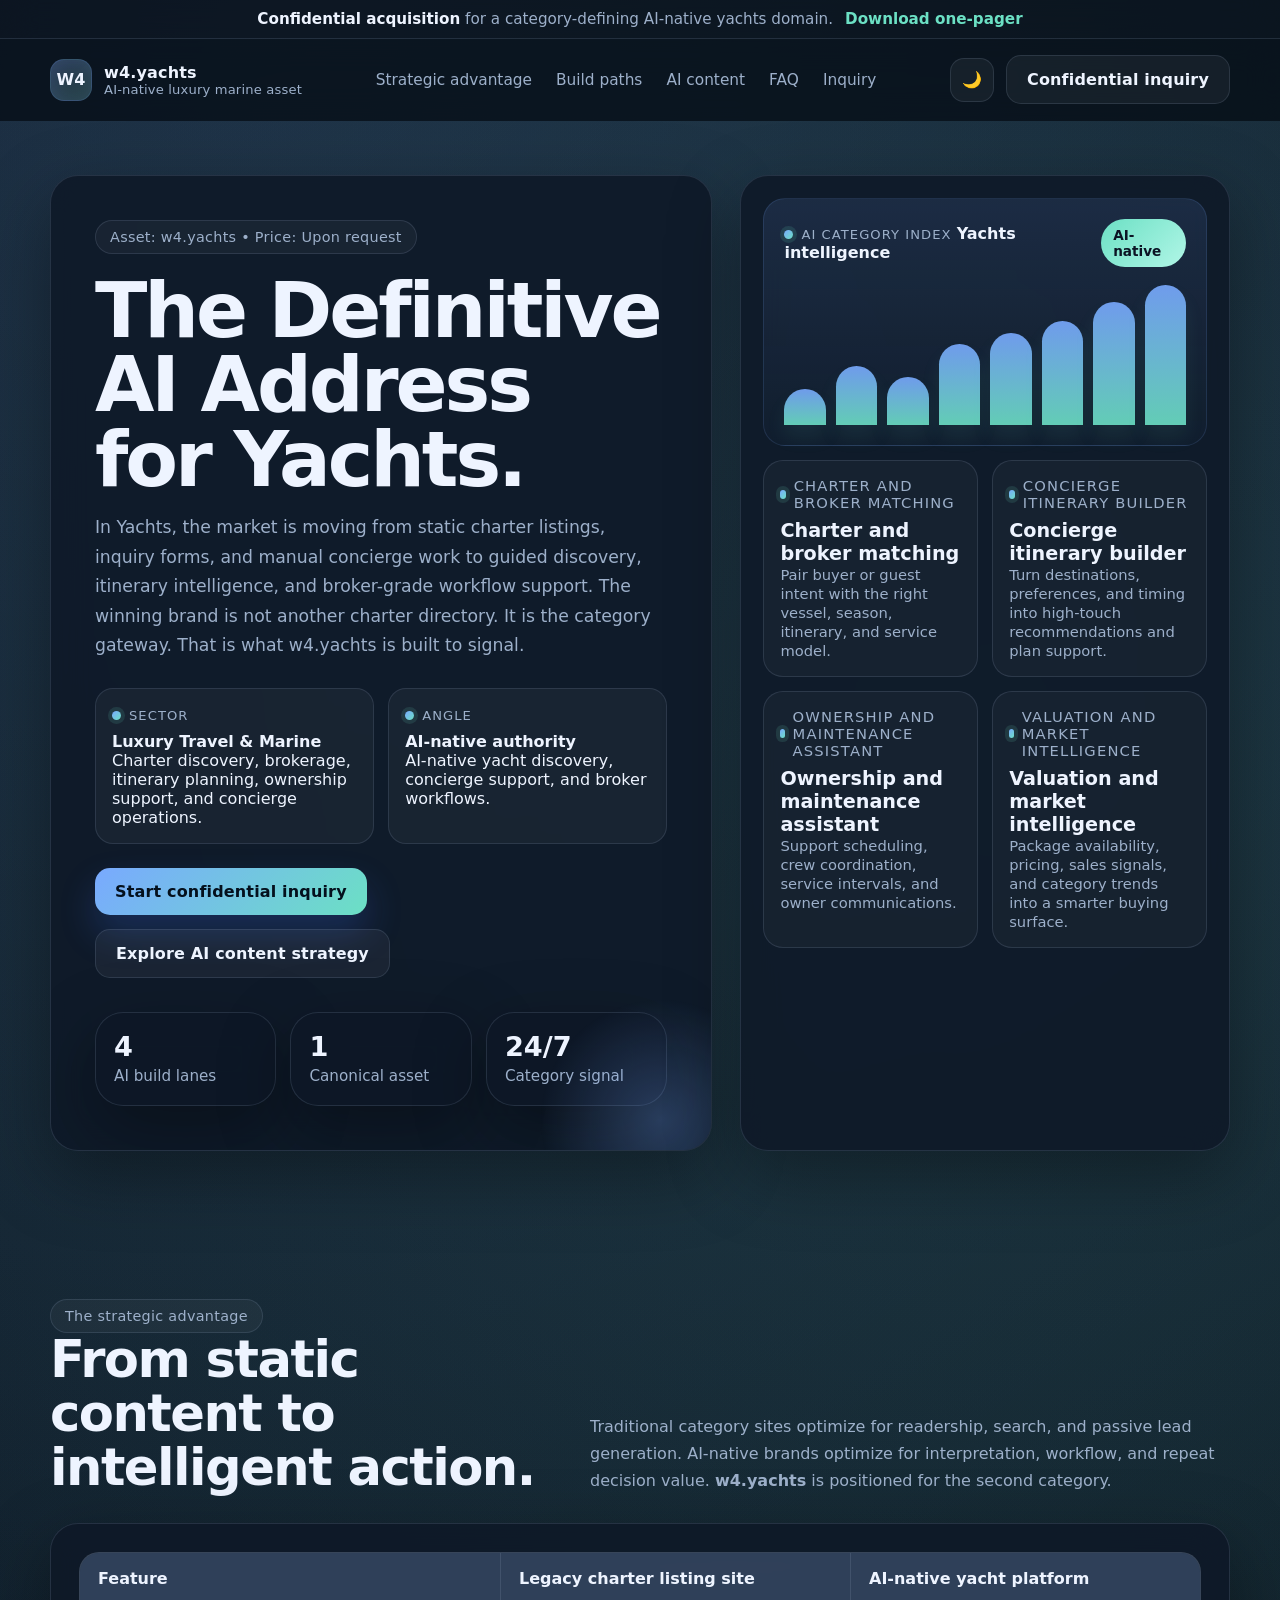
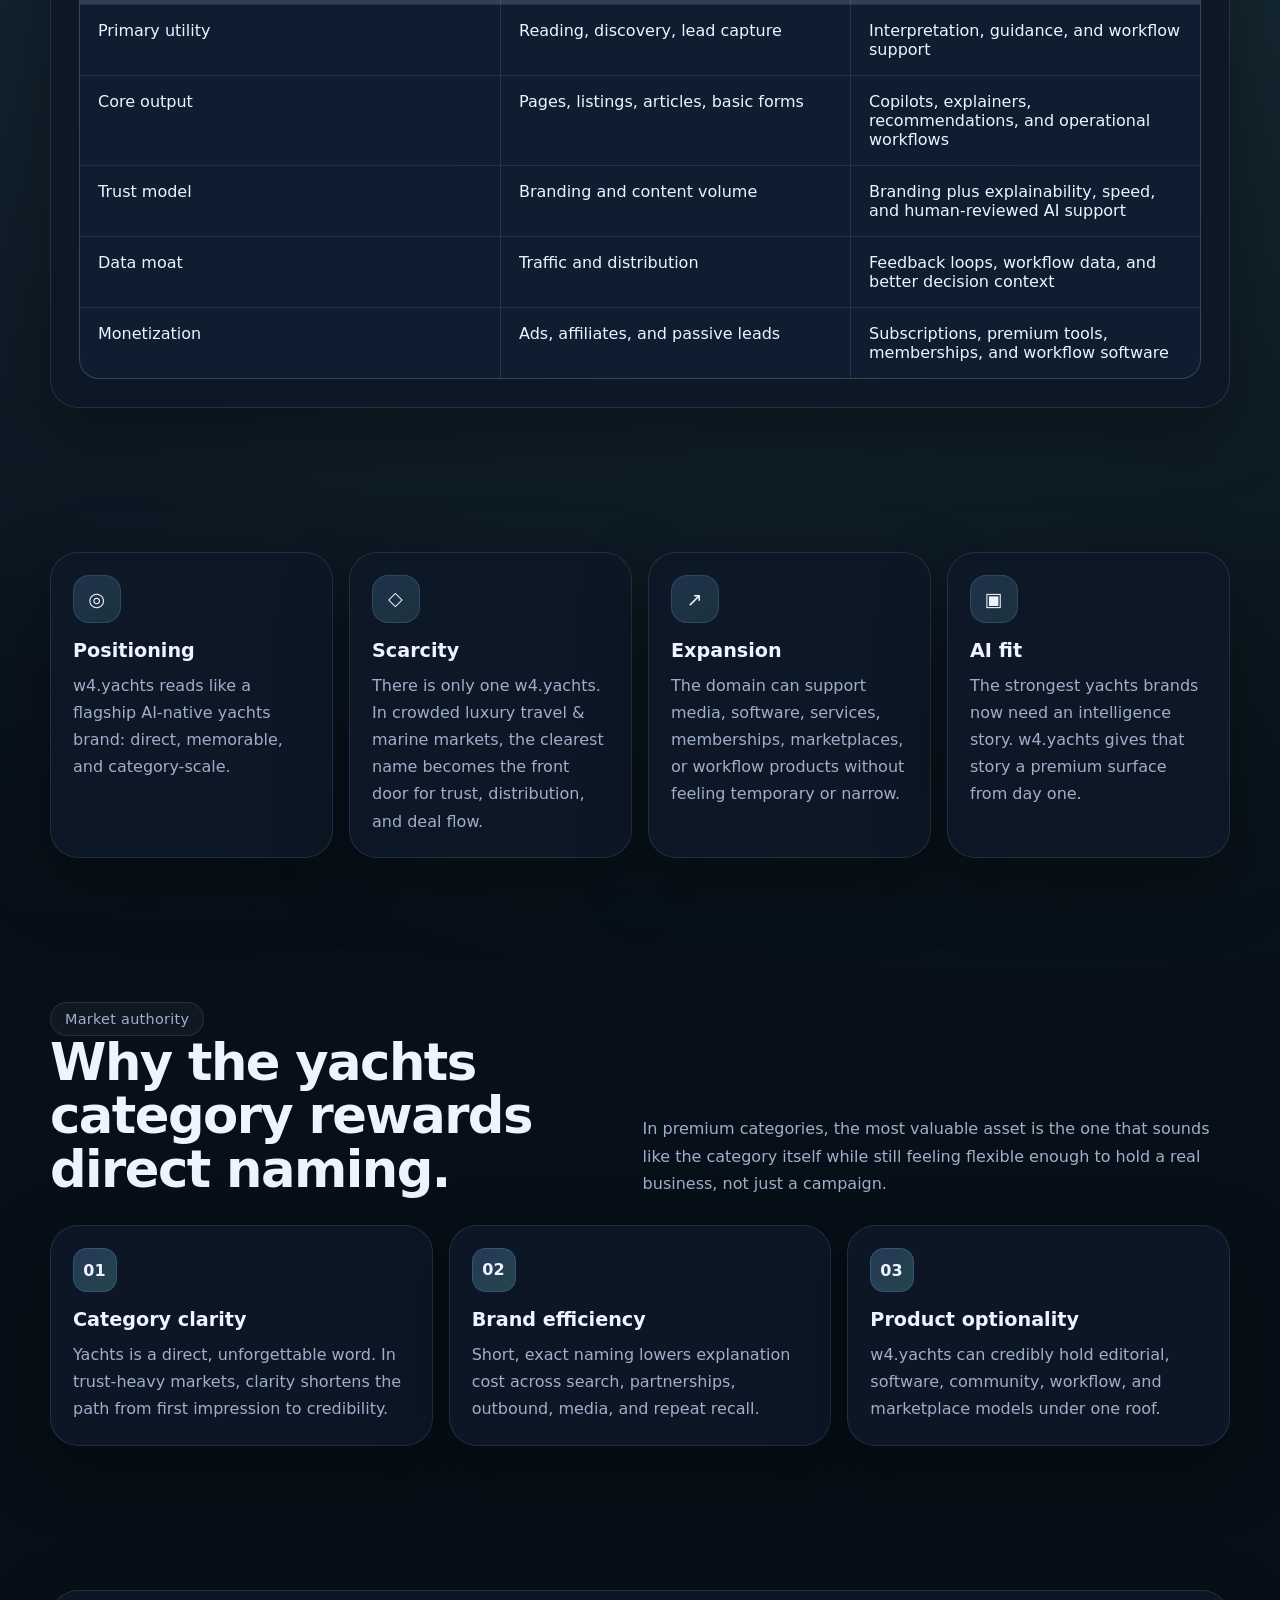
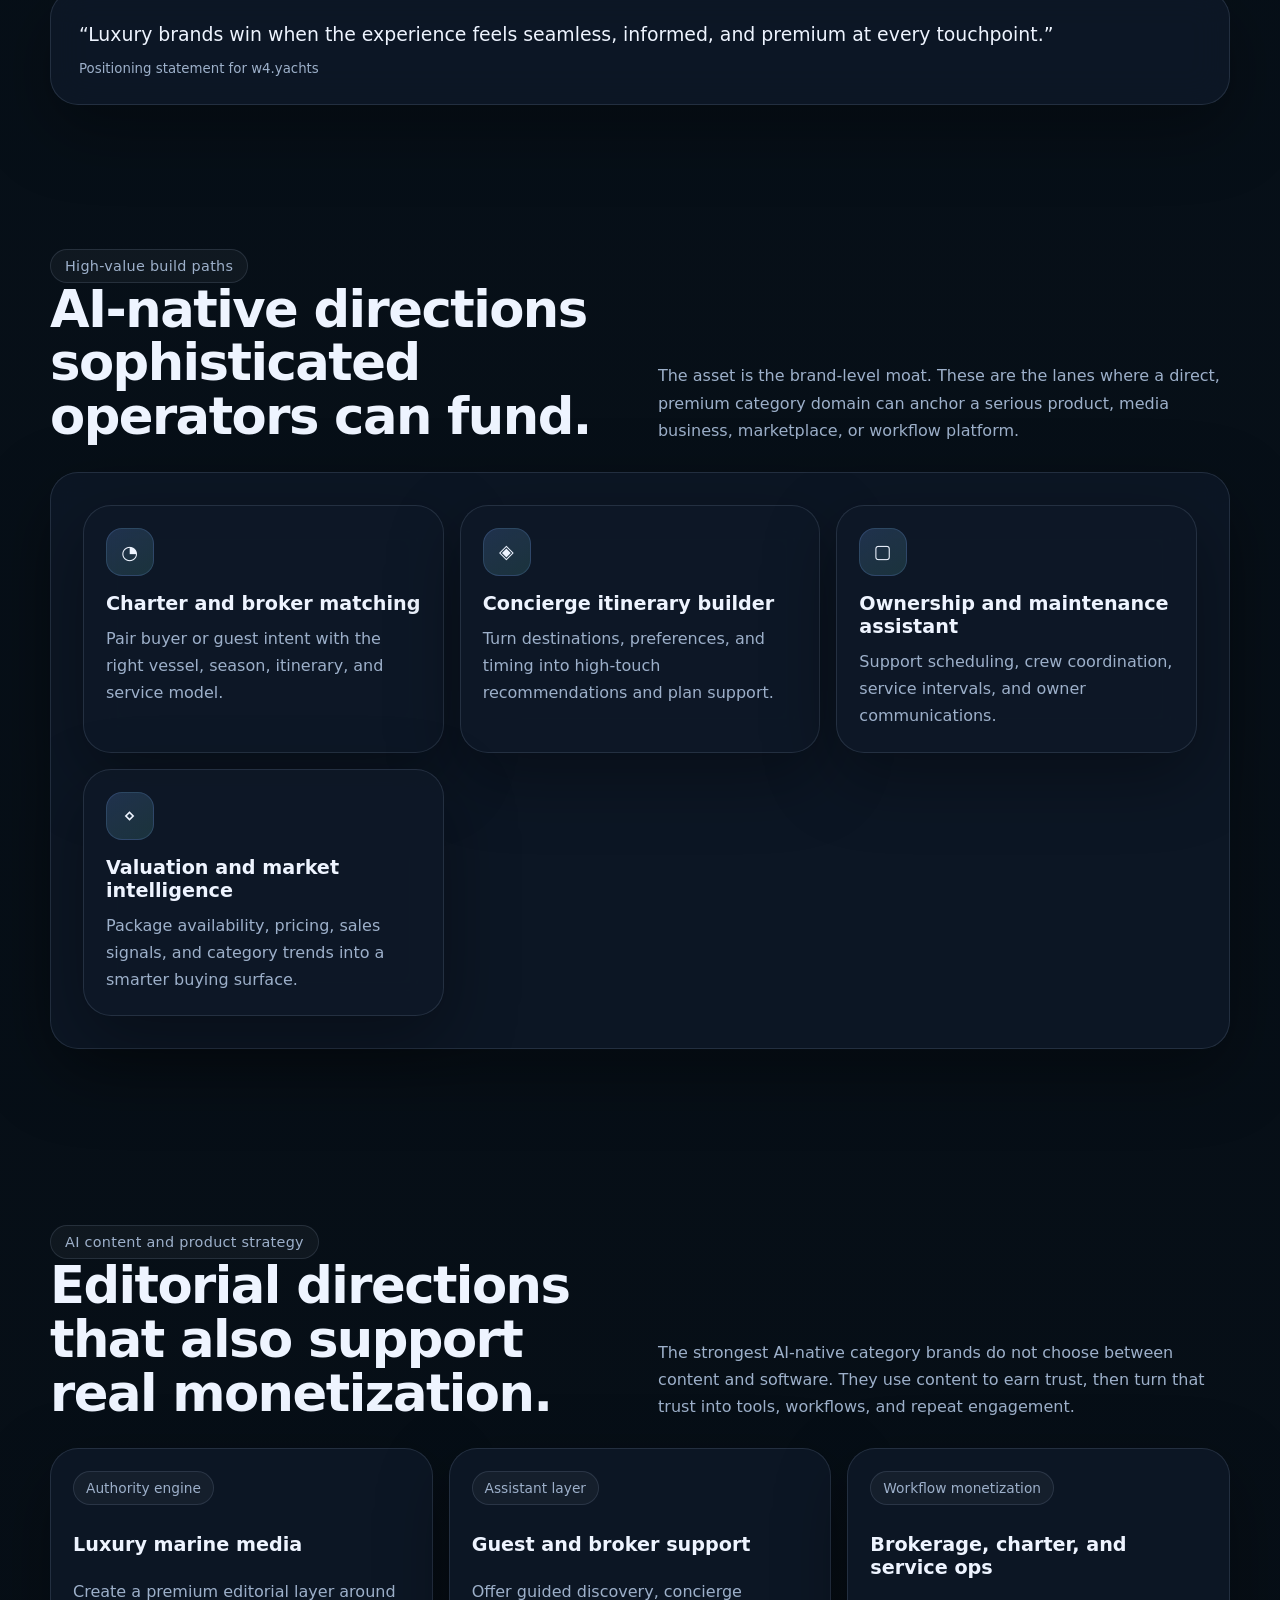
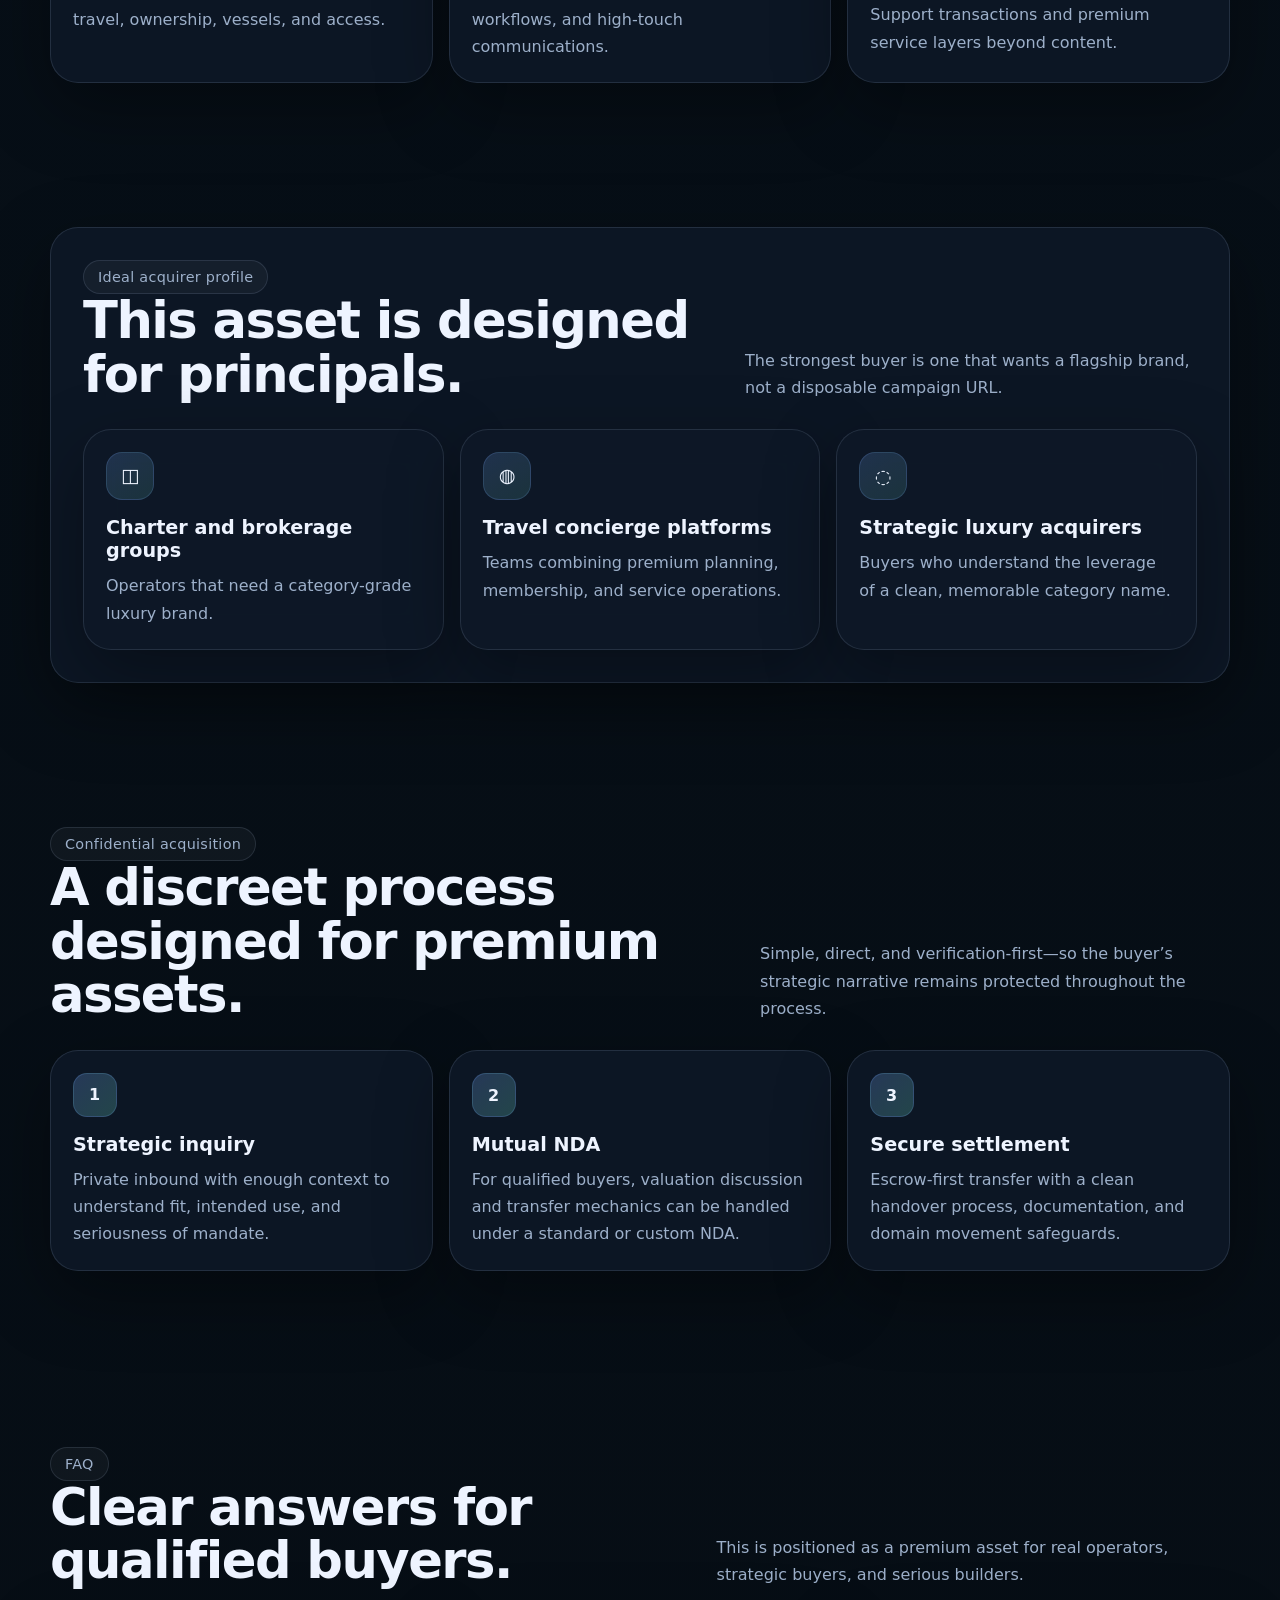
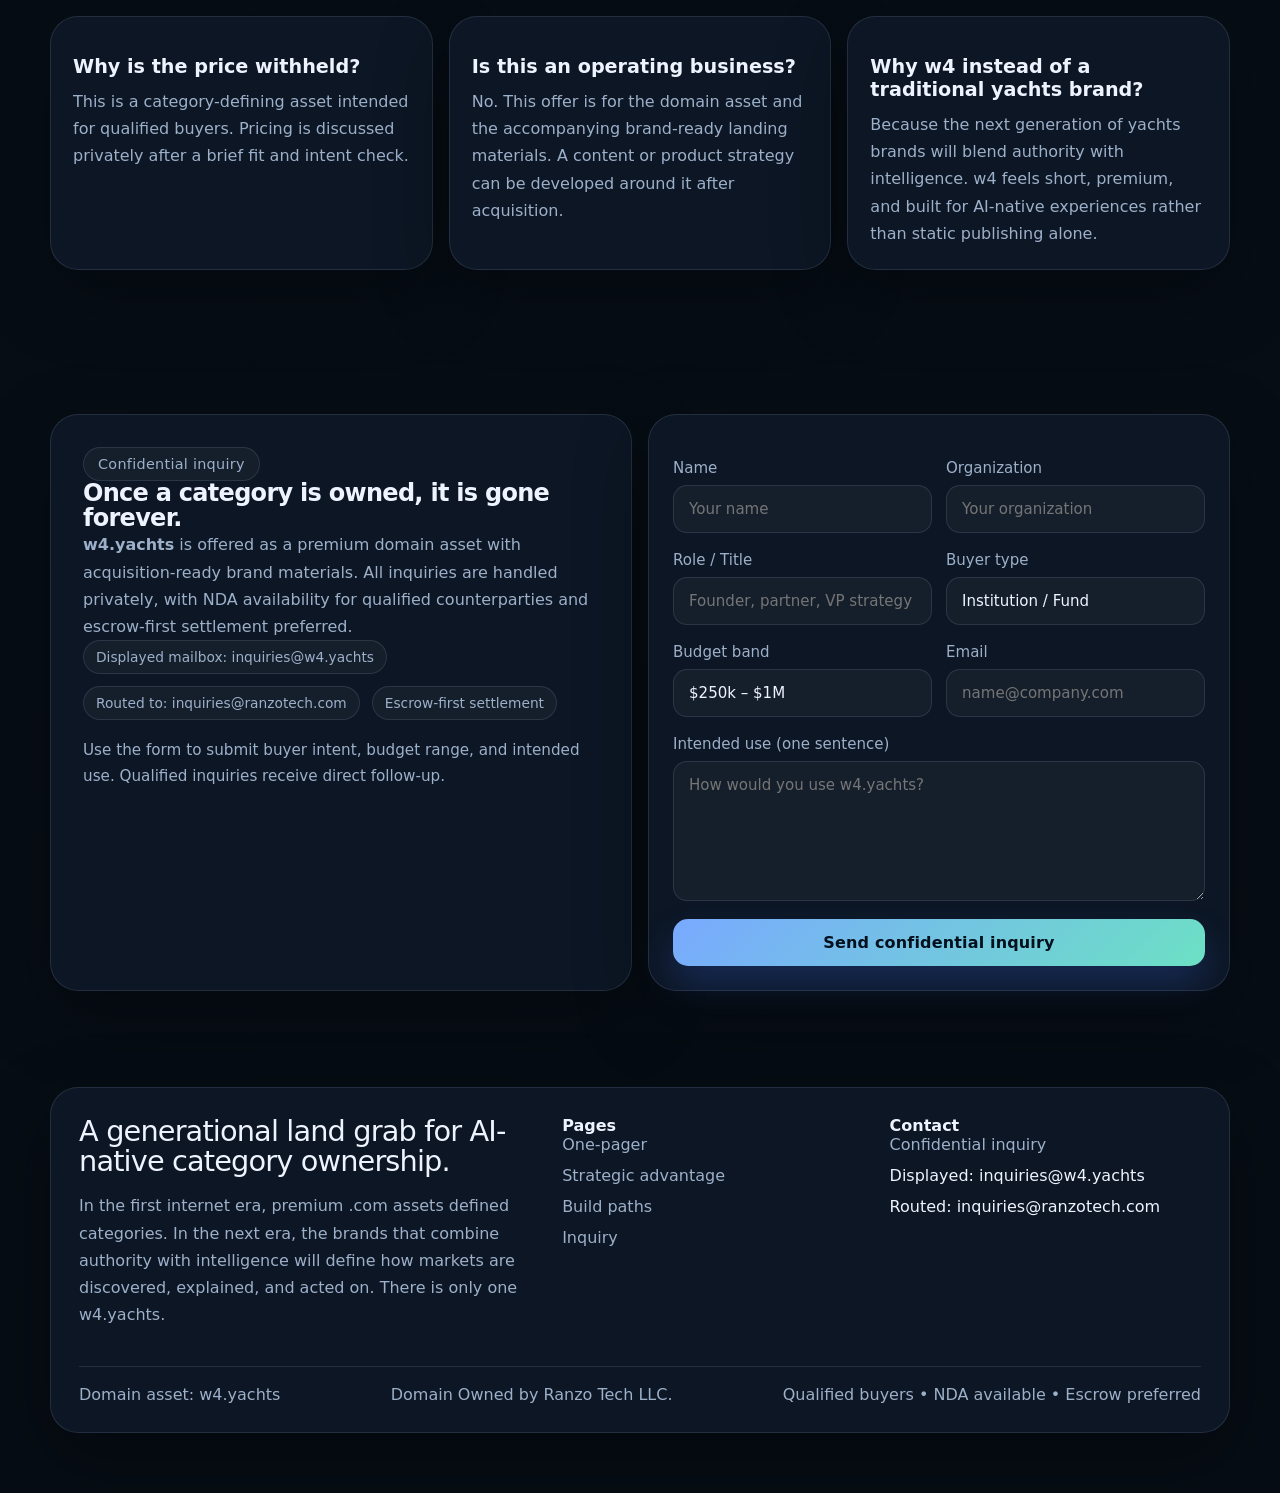
==== index.html @ 31eb798c "Initial commit" ====
<!DOCTYPE html>
<html lang="en">
<head>
  <meta charset="utf-8">
  <meta name="viewport" content="width=device-width, initial-scale=1">
  <title>w4.yachts — Confidential Acquisition</title>
  <meta name="description" content="w4.yachts is a premium AI-first yachts domain positioned for confidential acquisition, built for ai-native yacht discovery, concierge support, and broker workflows">
  <link rel="canonical" href="https://w4.yachts/">
  <meta property="og:title" content="w4.yachts — Confidential Acquisition">
  <meta property="og:description" content="w4.yachts is a premium AI-first yachts domain positioned for confidential acquisition, built for ai-native yacht discovery, concierge support, and broker workflows">
  <meta property="og:type" content="website">
  <meta property="og:url" content="https://w4.yachts/">
  <meta property="og:site_name" content="w4.yachts">
  <meta property="og:image" content="https://w4.yachts/social-card.svg">
  <meta name="twitter:card" content="summary_large_image">
  <meta name="twitter:title" content="w4.yachts — Confidential Acquisition">
  <meta name="twitter:description" content="w4.yachts is a premium AI-first yachts domain positioned for confidential acquisition, built for ai-native yacht discovery, concierge support, and broker workflows">
  <meta name="twitter:image" content="https://w4.yachts/social-card.svg">
  <link rel="icon" href="favicon.svg" type="image/svg+xml">
  <link rel="stylesheet" href="styles.css">
  <script type="application/ld+json">
  {"@context": "https://schema.org", "@type": "WebSite", "name": "w4.yachts", "url": "https://w4.yachts/", "description": "w4.yachts is a premium AI-first yachts domain positioned for confidential acquisition, built for ai-native yacht discovery, concierge support, and broker workflows", "publisher": {"@type": "Organization", "name": "Ranzo Tech LLC"}}
  </script>
</head>
<body>
  <div class="announcement">
    <div class="container">
      <span><strong>Confidential acquisition</strong> for a category-defining AI-native yachts domain.</span>
      <a href="one-pager.html">Download one-pager</a>
    </div>
  </div>

  <header class="site-header">
    <div class="container nav-shell">
      <a class="brand" href="index.html">
        <span class="brand-mark"><span>W4</span></span>
        <span>
          w4.yachts
          <small>AI-native luxury marine asset</small>
        </span>
      </a>

      <nav class="nav-links" data-mobile-nav>
        <a href="#advantage">Strategic advantage</a>
        <a href="#paths">Build paths</a>
        <a href="#content">AI content</a>
        <a href="#faq">FAQ</a>
        <a href="#inquiry">Inquiry</a>
      </nav>

      <div class="nav-actions">
        <button class="icon-button" type="button" data-theme-toggle aria-label="Switch theme">🌙</button>
        <a class="button button-secondary print-hide" href="#inquiry">Confidential inquiry</a>
        <button class="icon-button mobile-toggle" type="button" data-mobile-toggle aria-expanded="false" aria-label="Open menu">☰</button>
      </div>
    </div>
  </header>

  <main>
    <section class="hero">
      <div class="container hero-grid">
        <article class="hero-copy">
          <span class="eyebrow">Asset: w4.yachts • Price: Upon request</span>
          <h1>The Definitive AI Address for Yachts.</h1>
          <p class="hero-lead">In Yachts, the market is moving from static charter listings, inquiry forms, and manual concierge work to guided discovery, itinerary intelligence, and broker-grade workflow support. The winning brand is not another charter directory. It is the category gateway. That is what w4.yachts is built to signal.</p>

          <div class="hero-meta">
            <article>
              <span class="small-label">Sector</span>
              <strong>Luxury Travel &amp; Marine</strong>
              <span>Charter discovery, brokerage, itinerary planning, ownership support, and concierge operations.</span>
            </article>
            <article>
              <span class="small-label">Angle</span>
              <strong>AI-native authority</strong>
              <span>AI-native yacht discovery, concierge support, and broker workflows.</span>
            </article>
          </div>

          <div class="hero-actions">
            <a class="button button-primary" href="#inquiry">Start confidential inquiry</a>
            <a class="button button-secondary" href="#content">Explore AI content strategy</a>
          </div>

          <div class="hero-mini-grid">
            <article class="metric-card">
              <strong>4</strong>
              <span>AI build lanes</span>
            </article>
            <article class="metric-card">
              <strong>1</strong>
              <span>Canonical asset</span>
            </article>
            <article class="metric-card">
              <strong>24/7</strong>
              <span>Category signal</span>
            </article>
          </div>
        </article>

        <aside class="hero-panel">
          <div class="dashboard">
            <div class="dashboard-main">
              <div class="dashboard-top">
                <div>
                  <span class="small-label">AI category index</span>
                  <strong>Yachts intelligence</strong>
                </div>
                <span class="dashboard-badge">AI-native</span>
              </div>
              <div class="sparkline" aria-hidden="true">
                <span style="height: 26%"></span>
                <span style="height: 42%"></span>
                <span style="height: 34%"></span>
                <span style="height: 58%"></span>
                <span style="height: 66%"></span>
                <span style="height: 74%"></span>
                <span style="height: 88%"></span>
                <span style="height: 100%"></span>
              </div>
            </div>

            <div class="dashboard-grid">

              <article class="small-panel">
                <span class="small-label">Charter and broker matching</span>
                <strong>Charter and broker matching</strong>
                <span>Pair buyer or guest intent with the right vessel, season, itinerary, and service model.</span>
              </article>

              <article class="small-panel">
                <span class="small-label">Concierge itinerary builder</span>
                <strong>Concierge itinerary builder</strong>
                <span>Turn destinations, preferences, and timing into high-touch recommendations and plan support.</span>
              </article>

              <article class="small-panel">
                <span class="small-label">Ownership and maintenance assistant</span>
                <strong>Ownership and maintenance assistant</strong>
                <span>Support scheduling, crew coordination, service intervals, and owner communications.</span>
              </article>

              <article class="small-panel">
                <span class="small-label">Valuation and market intelligence</span>
                <strong>Valuation and market intelligence</strong>
                <span>Package availability, pricing, sales signals, and category trends into a smarter buying surface.</span>
              </article>
            </div>
          </div>
        </aside>
      </div>
    </section>

    <section class="section" id="advantage">
      <div class="container">
        <div class="section-header">
          <div>
            <span class="eyebrow">The strategic advantage</span>
            <h2>From static content to intelligent action.</h2>
          </div>
          <p>
            Traditional category sites optimize for readership, search, and passive lead generation. AI-native brands optimize for interpretation, workflow, and repeat decision value. <strong>w4.yachts</strong> is positioned for the second category.
          </p>
        </div>

        <div class="comparison-shell">
          <div class="comparison-table">
            <div class="comparison-row header">
              <div>Feature</div>
              <div>Legacy charter listing site</div>
              <div>AI-native yacht platform</div>
            </div>
            <div class="comparison-row">
              <div>Primary utility</div>
              <div>Reading, discovery, lead capture</div>
              <div>Interpretation, guidance, and workflow support</div>
            </div>
            <div class="comparison-row">
              <div>Core output</div>
              <div>Pages, listings, articles, basic forms</div>
              <div>Copilots, explainers, recommendations, and operational workflows</div>
            </div>
            <div class="comparison-row">
              <div>Trust model</div>
              <div>Branding and content volume</div>
              <div>Branding plus explainability, speed, and human-reviewed AI support</div>
            </div>
            <div class="comparison-row">
              <div>Data moat</div>
              <div>Traffic and distribution</div>
              <div>Feedback loops, workflow data, and better decision context</div>
            </div>
            <div class="comparison-row">
              <div>Monetization</div>
              <div>Ads, affiliates, and passive leads</div>
              <div>Subscriptions, premium tools, memberships, and workflow software</div>
            </div>
          </div>
        </div>
      </div>
    </section>

    <section class="section-tight">
      <div class="container cards-grid">
        <article class="card">
          <div class="card-icon">◎</div>
          <h3>Positioning</h3>
          <p>w4.yachts reads like a flagship AI-native yachts brand: direct, memorable, and category-scale.</p>
        </article>
        <article class="card">
          <div class="card-icon">◇</div>
          <h3>Scarcity</h3>
          <p>There is only one w4.yachts. In crowded luxury travel &amp; marine markets, the clearest name becomes the front door for trust, distribution, and deal flow.</p>
        </article>
        <article class="card">
          <div class="card-icon">↗</div>
          <h3>Expansion</h3>
          <p>The domain can support media, software, services, memberships, marketplaces, or workflow products without feeling temporary or narrow.</p>
        </article>
        <article class="card">
          <div class="card-icon">▣</div>
          <h3>AI fit</h3>
          <p>The strongest yachts brands now need an intelligence story. w4.yachts gives that story a premium surface from day one.</p>
        </article>
      </div>
    </section>

    <section class="section">
      <div class="container">
        <div class="section-header">
          <div>
            <span class="eyebrow">Market authority</span>
            <h2>Why the yachts category rewards direct naming.</h2>
          </div>
          <p>
            In premium categories, the most valuable asset is the one that sounds like the category itself while still feeling flexible enough to hold a real business, not just a campaign.
          </p>
        </div>

        <div class="market-grid">

          <article>
            <strong>01</strong>
            <h3>Category clarity</h3>
            <p>Yachts is a direct, unforgettable word. In trust-heavy markets, clarity shortens the path from first impression to credibility.</p>
          </article>
          <article>
            <strong>02</strong>
            <h3>Brand efficiency</h3>
            <p>Short, exact naming lowers explanation cost across search, partnerships, outbound, media, and repeat recall.</p>
          </article>
          <article>
            <strong>03</strong>
            <h3>Product optionality</h3>
            <p>w4.yachts can credibly hold editorial, software, community, workflow, and marketplace models under one roof.</p>
          </article>
        </div>
      </div>
    </section>

    <section class="section-tight">
      <div class="container">
        <div class="quote-card">
          <p>“Luxury brands win when the experience feels seamless, informed, and premium at every touchpoint.”</p>
          <small>Positioning statement for w4.yachts</small>
        </div>
      </div>
    </section>

    <section class="section" id="paths">
      <div class="container">
        <div class="section-header">
          <div>
            <span class="eyebrow">High-value build paths</span>
            <h2>AI-native directions sophisticated operators can fund.</h2>
          </div>
          <p>
            The asset is the brand-level moat. These are the lanes where a direct, premium category domain can anchor a serious product, media business, marketplace, or workflow platform.
          </p>
        </div>

        <div class="topics-shell">
          <div class="topics-grid">

            <article class="card">
              <div class="card-icon">◔</div>
              <h3>Charter and broker matching</h3>
              <p>Pair buyer or guest intent with the right vessel, season, itinerary, and service model.</p>
            </article>

            <article class="card">
              <div class="card-icon">◈</div>
              <h3>Concierge itinerary builder</h3>
              <p>Turn destinations, preferences, and timing into high-touch recommendations and plan support.</p>
            </article>

            <article class="card">
              <div class="card-icon">▢</div>
              <h3>Ownership and maintenance assistant</h3>
              <p>Support scheduling, crew coordination, service intervals, and owner communications.</p>
            </article>

            <article class="card">
              <div class="card-icon">⋄</div>
              <h3>Valuation and market intelligence</h3>
              <p>Package availability, pricing, sales signals, and category trends into a smarter buying surface.</p>
            </article>
          </div>
        </div>
      </div>
    </section>

    <section class="section" id="content">
      <div class="container">
        <div class="section-header">
          <div>
            <span class="eyebrow">AI content and product strategy</span>
            <h2>Editorial directions that also support real monetization.</h2>
          </div>
          <p>
            The strongest AI-native category brands do not choose between content and software. They use content to earn trust, then turn that trust into tools, workflows, and repeat engagement.
          </p>
        </div>

        <div class="insights-grid no-links">

          <article class="insight-card">
            <span class="tag">Authority engine</span>
            <h3>Luxury marine media</h3>
            <p>Create a premium editorial layer around travel, ownership, vessels, and access.</p>
          </article>

          <article class="insight-card">
            <span class="tag">Assistant layer</span>
            <h3>Guest and broker support</h3>
            <p>Offer guided discovery, concierge workflows, and high-touch communications.</p>
          </article>

          <article class="insight-card">
            <span class="tag">Workflow monetization</span>
            <h3>Brokerage, charter, and service ops</h3>
            <p>Support transactions and premium service layers beyond content.</p>
          </article>
        </div>
      </div>
    </section>

    <section class="section-tight">
      <div class="container value-shell">
        <div class="section-header">
          <div>
            <span class="eyebrow">Ideal acquirer profile</span>
            <h2>This asset is designed for principals.</h2>
          </div>
          <p>The strongest buyer is one that wants a flagship brand, not a disposable campaign URL.</p>
        </div>
        <div class="value-grid">

          <article class="card">
            <div class="card-icon">◫</div>
            <h3>Charter and brokerage groups</h3>
            <p>Operators that need a category-grade luxury brand.</p>
          </article>

          <article class="card">
            <div class="card-icon">◍</div>
            <h3>Travel concierge platforms</h3>
            <p>Teams combining premium planning, membership, and service operations.</p>
          </article>

          <article class="card">
            <div class="card-icon">◌</div>
            <h3>Strategic luxury acquirers</h3>
            <p>Buyers who understand the leverage of a clean, memorable category name.</p>
          </article>
        </div>
      </div>
    </section>

    <section class="section">
      <div class="container">
        <div class="section-header">
          <div>
            <span class="eyebrow">Confidential acquisition</span>
            <h2>A discreet process designed for premium assets.</h2>
          </div>
          <p>Simple, direct, and verification-first—so the buyer’s strategic narrative remains protected throughout the process.</p>
        </div>
        <div class="process-grid">
          <article>
            <span class="process-step">1</span>
            <h3>Strategic inquiry</h3>
            <p>Private inbound with enough context to understand fit, intended use, and seriousness of mandate.</p>
          </article>
          <article>
            <span class="process-step">2</span>
            <h3>Mutual NDA</h3>
            <p>For qualified buyers, valuation discussion and transfer mechanics can be handled under a standard or custom NDA.</p>
          </article>
          <article>
            <span class="process-step">3</span>
            <h3>Secure settlement</h3>
            <p>Escrow-first transfer with a clean handover process, documentation, and domain movement safeguards.</p>
          </article>
        </div>
      </div>
    </section>

    <section class="section" id="faq">
      <div class="container">
        <div class="section-header">
          <div>
            <span class="eyebrow">FAQ</span>
            <h2>Clear answers for qualified buyers.</h2>
          </div>
          <p>This is positioned as a premium asset for real operators, strategic buyers, and serious builders.</p>
        </div>

        <div class="faq-grid">
          <article>
            <h3>Why is the price withheld?</h3>
            <p>This is a category-defining asset intended for qualified buyers. Pricing is discussed privately after a brief fit and intent check.</p>
          </article>
          <article>
            <h3>Is this an operating business?</h3>
            <p>No. This offer is for the domain asset and the accompanying brand-ready landing materials. A content or product strategy can be developed around it after acquisition.</p>
          </article>
          <article>
            <h3>Why w4 instead of a traditional yachts brand?</h3>
            <p>Because the next generation of yachts brands will blend authority with intelligence. w4 feels short, premium, and built for AI-native experiences rather than static publishing alone.</p>
          </article>
        </div>
      </div>
    </section>

    <section class="section-tight" id="inquiry">
      <div class="container contact-grid">
        <article class="contact-shell">
          <span class="eyebrow">Confidential inquiry</span>
          <h2>Once a category is owned, it is gone forever.</h2>
          <p>
            <strong>w4.yachts</strong> is offered as a premium domain asset with acquisition-ready brand materials. All inquiries are handled privately, with NDA availability for qualified counterparties and escrow-first settlement preferred.
          </p>
          <div class="tag-row">
            <span class="chip">Displayed mailbox: inquiries@w4.yachts</span>
            <span class="chip">Routed to: inquiries@ranzotech.com</span>
            <span class="chip">Escrow-first settlement</span>
          </div>
          <p class="contact-note">Use the form to submit buyer intent, budget range, and intended use. Qualified inquiries receive direct follow-up.</p>
        </article>

        <aside class="form-shell">
          <form method="POST" action="/api/inquiry" accept-charset="UTF-8">
            <input type="hidden" name="portfolio" value="w4">
            <input type="hidden" name="asset_domain" value="w4.yachts">
            <input type="hidden" name="displayed_mailbox" value="inquiries@w4.yachts">
            <input type="hidden" name="route_to" value="inquiries@ranzotech.com">
            <input class="hidden-field" type="text" name="website" tabindex="-1" autocomplete="off">
            <div class="form-row">
              <label class="label">Name
                <input class="input" type="text" name="name" placeholder="Your name" required>
              </label>
              <label class="label">Organization
                <input class="input" type="text" name="organization" placeholder="Your organization">
              </label>
            </div>
            <div class="form-row">
              <label class="label">Role / Title
                <input class="input" type="text" name="role" placeholder="Founder, partner, VP strategy">
              </label>
              <label class="label">Buyer type
                <select class="select" name="buyer_type">
                  <option>Institution / Fund</option>
                  <option>Operating company</option>
                  <option>Publisher / Operator</option>
                  <option>Founder / Builder</option>
                </select>
              </label>
            </div>
            <div class="form-row">
              <label class="label">Budget band
                <select class="select" name="budget_band">
                  <option>$250k – $1M</option>
                  <option>$1M – $3M</option>
                  <option>$3M – $7M</option>
                  <option>$7M+</option>
                  <option>Prefer not to say</option>
                </select>
              </label>
              <label class="label">Email
                <input class="input" type="email" name="email" placeholder="name@company.com" required>
              </label>
            </div>
            <label class="label">Intended use (one sentence)
              <textarea class="textarea" name="message" placeholder="How would you use w4.yachts?" required></textarea>
            </label>
            <button class="button button-primary button-block" type="submit">Send confidential inquiry</button>
          </form>
        </aside>
      </div>
    </section>

    <div class="container">
      <footer class="footer-shell">
        <div class="footer-grid">
          <div>
            <div class="footer-title">A generational land grab for AI-native category ownership.</div>
            <p>
              In the first internet era, premium .com assets defined categories. In the next era, the brands that combine authority with intelligence will define how markets are discovered, explained, and acted on. There is only one w4.yachts.
            </p>
          </div>
          <div>
            <strong>Pages</strong>
            <div class="footer-links">
              <a href="one-pager.html">One-pager</a>
              <a href="#advantage">Strategic advantage</a>
              <a href="#paths">Build paths</a>
              <a href="#inquiry">Inquiry</a>
            </div>
          </div>
          <div>
            <strong>Contact</strong>
            <div class="footer-links">
              <a href="#inquiry">Confidential inquiry</a>
              <span>Displayed: inquiries@w4.yachts</span>
              <span>Routed: inquiries@ranzotech.com</span>
            </div>
          </div>
        </div>
        <div class="footer-meta">
          <span>Domain asset: w4.yachts</span>
          <span>Domain Owned by Ranzo Tech LLC.</span>
          <span>Qualified buyers • NDA available • Escrow preferred</span>
        </div>
      </footer>
    </div>
  </main>

  <script src="script.js"></script>
</body>
</html>
---- styles.css ----
:root {
  --bg: #071019;
  --bg-elevated: rgba(10, 19, 31, 0.85);
  --bg-soft: #0f1d31;
  --panel: rgba(14, 24, 39, 0.88);
  --panel-strong: #13263d;
  --text: #eef4ff;
  --muted: #9db0ca;
  --line: rgba(157, 176, 202, 0.16);
  --brand: #6ce0c4;
  --brand-2: #79a9ff;
  --accent: #9b8cff;
  --danger: #ff7a8a;
  --shadow: 0 24px 70px rgba(0, 0, 0, 0.35);
  --radius-lg: 28px;
  --radius-md: 18px;
  --radius-sm: 12px;
  --max: 1180px;
}

body.light-mode {
  --bg: #f2f6fc;
  --bg-elevated: rgba(255, 255, 255, 0.92);
  --bg-soft: #ffffff;
  --panel: rgba(255, 255, 255, 0.9);
  --panel-strong: #ffffff;
  --text: #0d1a2d;
  --muted: #607188;
  --line: rgba(24, 39, 64, 0.11);
  --brand: #0ea58b;
  --brand-2: #3f72ff;
  --accent: #775dff;
  --danger: #df546a;
  --shadow: 0 18px 44px rgba(21, 40, 74, 0.12);
}

* { box-sizing: border-box; }
html { scroll-behavior: smooth; }
body {
  margin: 0;
  font-family: Inter, ui-sans-serif, system-ui, -apple-system, BlinkMacSystemFont, "Segoe UI", sans-serif;
  color: var(--text);
  background:
    radial-gradient(circle at 20% 0%, rgba(121, 169, 255, 0.18), transparent 32%),
    radial-gradient(circle at 80% 10%, rgba(108, 224, 196, 0.14), transparent 26%),
    linear-gradient(180deg, #050d16 0%, var(--bg) 24%, #060d14 100%);
  min-height: 100vh;
}
body.light-mode {
  background:
    radial-gradient(circle at 20% 0%, rgba(63, 114, 255, 0.13), transparent 30%),
    radial-gradient(circle at 80% 10%, rgba(14, 165, 139, 0.12), transparent 24%),
    linear-gradient(180deg, #f8fbff 0%, var(--bg) 22%, #eef4fb 100%);
}
img { max-width: 100%; display: block; }
a { color: inherit; text-decoration: none; }
p { line-height: 1.7; }
.container { width: min(calc(100% - 32px), var(--max)); margin: 0 auto; }
.section { padding: 88px 0; }
.section-tight { padding: 56px 0; }
.eyebrow {
  display: inline-flex;
  align-items: center;
  gap: 8px;
  padding: 8px 14px;
  border-radius: 999px;
  border: 1px solid var(--line);
  background: rgba(255, 255, 255, 0.04);
  color: var(--muted);
  font-size: 0.9rem;
  letter-spacing: 0.02em;
}
body.light-mode .eyebrow { background: rgba(255, 255, 255, 0.7); }
.small-label {
  display: inline-flex;
  align-items: center;
  gap: 8px;
  color: var(--muted);
  font-size: 0.82rem;
  letter-spacing: 0.08em;
  text-transform: uppercase;
}
.small-label::before {
  content: "";
  width: 9px;
  height: 9px;
  border-radius: 999px;
  background: linear-gradient(135deg, var(--brand-2), var(--brand));
  box-shadow: 0 0 0 4px rgba(108, 224, 196, 0.12);
}
.announcement {
  border-bottom: 1px solid var(--line);
  background: rgba(6, 12, 20, 0.7);
  backdrop-filter: blur(18px);
}
body.light-mode .announcement { background: rgba(255, 255, 255, 0.8); }
.announcement .container {
  padding: 10px 0;
  display: flex;
  justify-content: center;
  align-items: center;
  gap: 12px;
  color: var(--muted);
  font-size: 0.95rem;
  text-align: center;
}
.announcement strong { color: var(--text); font-weight: 600; }
.announcement a { color: var(--brand); font-weight: 600; }
.site-header {
  position: sticky;
  top: 0;
  z-index: 20;
  border-bottom: 1px solid transparent;
  background: rgba(5, 12, 20, 0.74);
  backdrop-filter: blur(16px);
}
body.light-mode .site-header { background: rgba(248, 251, 255, 0.82); }
.site-header.scrolled { border-color: var(--line); }
.nav-shell {
  display: flex;
  align-items: center;
  justify-content: space-between;
  gap: 20px;
  padding: 16px 0;
}
.brand {
  display: inline-flex;
  align-items: center;
  gap: 12px;
  font-weight: 700;
  letter-spacing: 0.01em;
}
.brand-mark {
  width: 42px;
  height: 42px;
  border-radius: 14px;
  background:
    linear-gradient(145deg, rgba(121, 169, 255, 0.22), rgba(108, 224, 196, 0.16)),
    rgba(255, 255, 255, 0.05);
  border: 1px solid rgba(121, 169, 255, 0.2);
  display: grid;
  place-items: center;
  box-shadow: inset 0 0 18px rgba(121, 169, 255, 0.12);
}
.brand-mark span { font-size: 1rem; color: var(--text); }
.brand small { display: block; color: var(--muted); font-weight: 500; font-size: 0.82rem; }
.nav-links { display: flex; align-items: center; gap: 24px; }
.nav-links a { color: var(--muted); font-size: 0.96rem; }
.nav-links a:hover,
.nav-links a:focus-visible { color: var(--text); }
.nav-actions { display: flex; align-items: center; gap: 12px; }
.icon-button,
.button,
.chip-button,
.input,
.select,
.textarea {
  appearance: none;
  border: 0;
  font: inherit;
}
.icon-button,
.button,
.chip-button { cursor: pointer; }
.icon-button {
  width: 44px;
  height: 44px;
  display: grid;
  place-items: center;
  border-radius: 14px;
  background: rgba(255, 255, 255, 0.05);
  border: 1px solid var(--line);
  color: var(--text);
}
body.light-mode .icon-button { background: rgba(255, 255, 255, 0.78); }
.icon-button:hover { transform: translateY(-1px); }
.mobile-toggle { display: none; }
.button {
  display: inline-flex;
  align-items: center;
  justify-content: center;
  gap: 10px;
  padding: 14px 20px;
  border-radius: 15px;
  font-weight: 700;
  letter-spacing: 0.01em;
  transition: transform 0.18s ease, box-shadow 0.18s ease, background 0.18s ease;
}
.button:hover { transform: translateY(-2px); }
.button-primary {
  background: linear-gradient(135deg, var(--brand-2), var(--brand));
  color: #04101d;
  box-shadow: 0 18px 36px rgba(63, 114, 255, 0.22);
}
.button-secondary {
  background: rgba(255, 255, 255, 0.05);
  color: var(--text);
  border: 1px solid var(--line);
}
body.light-mode .button-secondary { background: rgba(255, 255, 255, 0.85); }
.button-text {
  color: var(--brand);
  padding: 0;
  background: transparent;
  font-weight: 700;
}
.button-block { width: 100%; }
.hero { padding: 54px 0 60px; }
.hero-grid {
  display: grid;
  grid-template-columns: 1.15fr 0.85fr;
  gap: 28px;
  align-items: stretch;
}
.hero-copy,
.hero-panel,
.card,
.metric-card,
.quote-card,
.insight-card,
.timeline,
.cta-panel,
.footer-shell,
.article-shell,
.article-side,
.article-summary,
.newsletter-shell,
.why-shell,
.topics-shell,
.value-shell,
.comparison-shell,
.market-grid > article,
.process-grid > article,
.faq-grid > article,
.contact-shell,
.form-shell,
.article-card,
.onepager-grid > article,
.note-panel {
  background: var(--panel);
  border: 1px solid var(--line);
  border-radius: var(--radius-lg);
  box-shadow: var(--shadow);
  backdrop-filter: blur(18px);
}
.hero-copy {
  padding: 44px;
  position: relative;
  overflow: hidden;
}
.hero-copy::after {
  content: "";
  position: absolute;
  inset: auto -80px -100px auto;
  width: 260px;
  height: 260px;
  background: radial-gradient(circle, rgba(121, 169, 255, 0.26), transparent 66%);
  pointer-events: none;
}
.hero h1 {
  font-size: clamp(2.8rem, 6vw, 5rem);
  line-height: 0.97;
  margin: 20px 0 16px;
  letter-spacing: -0.04em;
}
.gradient-text {
  background: linear-gradient(135deg, #c5d8ff, #8be8d4 62%, #9d91ff);
  -webkit-background-clip: text;
  background-clip: text;
  color: transparent;
}
body.light-mode .gradient-text {
  background: linear-gradient(135deg, #1d4ed8, #0f766e 62%, #6d28d9);
  -webkit-background-clip: text;
  background-clip: text;
}
.hero-lead {
  max-width: 640px;
  margin: 0 0 28px;
  color: var(--muted);
  font-size: 1.08rem;
}
.hero-meta {
  display: grid;
  grid-template-columns: repeat(2, minmax(0, 1fr));
  gap: 14px;
  margin: 0 0 24px;
}
.hero-meta article {
  padding: 16px;
  border-radius: 18px;
  background: rgba(255, 255, 255, 0.04);
  border: 1px solid var(--line);
}
.hero-meta strong { display: block; margin-top: 8px; }
.hero-actions { display: flex; flex-wrap: wrap; gap: 14px; margin-bottom: 34px; }
.hero-mini-grid {
  display: grid;
  grid-template-columns: repeat(3, minmax(0, 1fr));
  gap: 14px;
}
.metric-card { padding: 18px 18px 20px; }
.metric-card strong { display: block; font-size: 1.7rem; margin-bottom: 4px; }
.metric-card span { color: var(--muted); font-size: 0.95rem; }
.hero-panel { padding: 22px; display: flex; flex-direction: column; gap: 16px; }
.dashboard { display: grid; gap: 14px; }
.dashboard-main {
  padding: 20px;
  border-radius: 22px;
  background: linear-gradient(180deg, rgba(121, 169, 255, 0.12), rgba(121, 169, 255, 0.02));
  border: 1px solid rgba(121, 169, 255, 0.14);
}
.dashboard-top {
  display: flex;
  justify-content: space-between;
  align-items: center;
  gap: 16px;
  margin-bottom: 18px;
}
.dashboard-badge {
  font-size: 0.85rem;
  color: #0b1424;
  background: linear-gradient(135deg, var(--brand), #b1f6e7);
  border-radius: 999px;
  padding: 8px 12px;
  font-weight: 800;
}
body.light-mode .dashboard-badge { color: white; background: linear-gradient(135deg, var(--brand), var(--brand-2)); }
.sparkline {
  display: grid;
  grid-template-columns: repeat(8, 1fr);
  gap: 10px;
  align-items: end;
  min-height: 140px;
}
.sparkline span {
  display: block;
  border-radius: 999px 999px 10px 10px;
  background: linear-gradient(180deg, rgba(121, 169, 255, 0.9), rgba(108, 224, 196, 0.9));
  box-shadow: 0 12px 20px rgba(108, 224, 196, 0.08);
}
.dashboard-grid { display: grid; grid-template-columns: 1fr 1fr; gap: 14px; }
.small-panel {
  padding: 16px;
  border-radius: 20px;
  background: rgba(255, 255, 255, 0.03);
  border: 1px solid var(--line);
}
.small-panel strong { display: block; font-size: 1.2rem; margin-top: 8px; }
.small-panel span { color: var(--muted); font-size: 0.92rem; }
.section-header {
  display: flex;
  align-items: end;
  justify-content: space-between;
  gap: 22px;
  margin-bottom: 28px;
}
.section-header h2,
.cta-panel h2,
.footer-title,
.article-shell h1,
.newsletter-shell h2,
.why-shell h2,
.value-shell h2,
.comparison-shell h2,
.contact-shell h2,
.onepager-grid h1,
.onepager-grid h2 {
  margin: 0;
  line-height: 1.05;
  letter-spacing: -0.03em;
}
.section-header h2 { font-size: clamp(2rem, 4vw, 3.2rem); }
.section-header p { color: var(--muted); max-width: 640px; margin: 10px 0 0; }
.cards-grid {
  display: grid;
  grid-template-columns: repeat(4, minmax(0, 1fr));
  gap: 16px;
}
.card,
.insight-card,
.article-card,
.market-grid > article,
.process-grid > article,
.faq-grid > article { padding: 22px; }
.card h3,
.insight-card h3,
.article-card h3,
.market-grid > article h3,
.process-grid > article h3,
.faq-grid > article h3 { margin: 16px 0 10px; font-size: 1.2rem; }
.card p,
.insight-card p,
.article-card p,
.market-grid > article p,
.process-grid > article p,
.faq-grid > article p,
.market-grid > article li,
.process-grid > article li,
.article-side p,
.contact-shell p,
.note-panel p { color: var(--muted); margin: 0; }
.card-icon,
.article-icon {
  width: 48px;
  height: 48px;
  display: grid;
  place-items: center;
  border-radius: 16px;
  background: linear-gradient(145deg, rgba(121, 169, 255, 0.18), rgba(108, 224, 196, 0.14));
  border: 1px solid rgba(121, 169, 255, 0.18);
  font-size: 1.2rem;
}
.comparison-shell { padding: 28px; }
.comparison-table {
  display: grid;
  gap: 1px;
  overflow: hidden;
  border-radius: 20px;
  border: 1px solid var(--line);
  background: var(--line);
}
.comparison-row {
  display: grid;
  grid-template-columns: 1.2fr 1fr 1fr;
  background: var(--bg-soft);
}
.comparison-row > div { padding: 16px 18px; }
.comparison-row.header { font-weight: 700; background: rgba(121, 169, 255, 0.12); }
.comparison-row > div:not(:first-child) { border-left: 1px solid var(--line); }
.market-grid,
.process-grid,
.faq-grid,
.onepager-grid {
  display: grid;
  grid-template-columns: repeat(3, minmax(0, 1fr));
  gap: 16px;
}
.market-grid > article strong,
.process-step {
  display: inline-flex;
  align-items: center;
  justify-content: center;
  width: 44px;
  height: 44px;
  border-radius: 14px;
  background: linear-gradient(135deg, rgba(121, 169, 255, 0.24), rgba(108, 224, 196, 0.24));
  border: 1px solid rgba(121, 169, 255, 0.2);
  font-size: 1rem;
  font-weight: 800;
}
.quote-card {
  padding: 28px;
  display: grid;
  gap: 12px;
}
.quote-card p {
  margin: 0;
  font-size: 1.18rem;
  line-height: 1.6;
}
.quote-card small { color: var(--muted); }
.topics-shell,
.value-shell,
.why-shell,
.newsletter-shell,
.contact-shell {
  padding: 32px;
}
.topics-grid,
.value-grid,
.insights-grid,
.contact-grid,
.article-grid,
.footer-grid,
.onepager-grid {
  display: grid;
  gap: 16px;
}
.topics-grid,
.value-grid,
.insights-grid { grid-template-columns: repeat(3, minmax(0, 1fr)); }
.insight-card {
  display: flex;
  flex-direction: column;
  gap: 12px;
  min-height: 100%;
}
.insight-card .tag,
.article-tag,
.chip {
  display: inline-flex;
  align-items: center;
  gap: 8px;
  align-self: flex-start;
  padding: 8px 12px;
  border-radius: 999px;
  color: var(--muted);
  border: 1px solid var(--line);
  background: rgba(255, 255, 255, 0.04);
  font-size: 0.86rem;
}
.tag-row,
.chip-row {
  display: flex;
  gap: 12px;
  flex-wrap: wrap;
  margin-bottom: 18px;
}
.article-link {
  display: inline-flex;
  align-items: center;
  gap: 8px;
  color: var(--brand);
  font-weight: 700;
  margin-top: auto;
}
.filter-bar {
  display: flex;
  gap: 10px;
  flex-wrap: wrap;
  margin-bottom: 20px;
}
.chip-button {
  padding: 10px 14px;
  border-radius: 999px;
  background: rgba(255, 255, 255, 0.04);
  border: 1px solid var(--line);
  color: var(--muted);
  font-weight: 600;
}
.chip-button.active,
.chip-button:hover {
  background: rgba(121, 169, 255, 0.16);
  color: var(--text);
}
.cta-panel {
  padding: 36px;
  display: grid;
  grid-template-columns: 1.1fr 0.9fr;
  gap: 22px;
  align-items: center;
}
.cta-panel p,
.footer-shell p,
.value-shell p,
.why-shell p,
.newsletter-shell p { color: var(--muted); }
.cta-panel .button-row,
.newsletter-actions,
.contact-actions { display: flex; gap: 12px; flex-wrap: wrap; }
.note-panel { padding: 22px; }
.note-panel ul { margin: 10px 0 0 18px; color: var(--muted); }
.newsletter-shell form,
.form-shell form { display: grid; gap: 14px; margin-top: 20px; }
.form-row { display: grid; grid-template-columns: 1fr 1fr; gap: 14px; }
.label {
  display: grid;
  gap: 8px;
  color: var(--muted);
  font-size: 0.94rem;
}
.input,
.select,
.textarea {
  width: 100%;
  padding: 14px 15px;
  border-radius: 14px;
  border: 1px solid var(--line);
  background: rgba(255, 255, 255, 0.04);
  color: var(--text);
}
body.light-mode .input,
body.light-mode .select,
body.light-mode .textarea { background: rgba(255, 255, 255, 0.86); }
.textarea { min-height: 140px; resize: vertical; }
.form-message {
  display: none;
  padding: 14px 16px;
  border-radius: 14px;
  background: rgba(108, 224, 196, 0.12);
  border: 1px solid rgba(108, 224, 196, 0.22);
  color: var(--text);
}
.form-message.visible { display: block; }
.contact-grid { grid-template-columns: 1fr 1fr; }
.form-shell { padding: 24px; }
.footer-shell { padding: 28px; margin: 40px 0 60px; }
.footer-grid { grid-template-columns: 1.2fr 0.8fr 0.8fr; }
.footer-title { font-size: 1.8rem; margin-bottom: 10px; }
.footer-links { display: grid; gap: 12px; }
.footer-links a { color: var(--muted); }
.footer-links a:hover { color: var(--text); }
.footer-meta {
  padding-top: 18px;
  margin-top: 22px;
  border-top: 1px solid var(--line);
  display: flex;
  justify-content: space-between;
  gap: 16px;
  flex-wrap: wrap;
  color: var(--muted);
}
.article-hero { padding: 42px 0 24px; }
.article-grid { grid-template-columns: minmax(0, 1fr) 320px; align-items: start; }
.article-shell { padding: 34px; }
.article-shell h1 { font-size: clamp(2.4rem, 5vw, 4rem); margin-top: 16px; }
.article-shell .article-lead { font-size: 1.08rem; color: var(--muted); max-width: 780px; }
.article-shell h2 { margin: 30px 0 12px; font-size: 1.6rem; }
.article-shell ul,
.article-shell ol { color: var(--muted); padding-left: 20px; }
.article-shell li { margin-bottom: 10px; }
.article-side,
.article-summary { padding: 24px; position: sticky; top: 104px; }
.article-summary { margin-top: 16px; }
.kicker {
  color: var(--brand);
  font-weight: 800;
  letter-spacing: 0.12em;
  text-transform: uppercase;
  font-size: 0.82rem;
}
.back-link {
  display: inline-flex;
  align-items: center;
  gap: 8px;
  color: var(--muted);
  margin-bottom: 18px;
}
.hidden { display: none !important; }
.onepager-main { padding: 38px 0 60px; }
.onepager-grid { grid-template-columns: 1.2fr 0.8fr; align-items: start; }
.onepager-grid > article { padding: 28px; }
.onepager-grid .full { grid-column: 1 / -1; }
.print-only { display: none; }
@media print {
  body {
    background: white;
    color: #081323;
  }
  .announcement,
  .site-header,
  .footer-shell,
  .button,
  .newsletter-shell,
  .contact-shell,
  .print-hide { display: none !important; }
  .print-only { display: block; }
  .onepager-grid,
  .market-grid,
  .process-grid,
  .faq-grid { grid-template-columns: 1fr 1fr; }
  .onepager-main { padding: 0; }
  .onepager-grid > article,
  .comparison-shell,
  .note-panel { box-shadow: none; border-color: #d7e1ef; }
}
@media (max-width: 1080px) {
  .hero-grid,
  .cta-panel,
  .contact-grid,
  .article-grid,
  .onepager-grid,
  .footer-grid { grid-template-columns: 1fr; }
  .cards-grid,
  .market-grid,
  .process-grid,
  .faq-grid,
  .topics-grid,
  .value-grid,
  .insights-grid { grid-template-columns: repeat(2, minmax(0, 1fr)); }
  .article-side,
  .article-summary { position: static; }
}
@media (max-width: 780px) {
  .mobile-toggle { display: grid; }
  .nav-links {
    position: absolute;
    top: calc(100% + 10px);
    left: 16px;
    right: 16px;
    display: none;
    flex-direction: column;
    align-items: stretch;
    gap: 8px;
    padding: 14px;
    background: var(--bg-elevated);
    border: 1px solid var(--line);
    border-radius: 18px;
    box-shadow: var(--shadow);
  }
  .nav-links.open { display: flex; }
  .nav-links a { padding: 12px; border-radius: 12px; }
  .nav-links a:hover { background: rgba(255, 255, 255, 0.04); }
  .hero-copy,
  .hero-panel,
  .comparison-shell,
  .topics-shell,
  .value-shell,
  .why-shell,
  .newsletter-shell,
  .contact-shell,
  .cta-panel,
  .footer-shell,
  .article-shell,
  .article-side,
  .article-summary,
  .form-shell,
  .onepager-grid > article { padding: 24px; }
  .hero-meta,
  .form-row,
  .comparison-row,
  .hero-mini-grid,
  .dashboard-grid,
  .cards-grid,
  .market-grid,
  .process-grid,
  .faq-grid,
  .topics-grid,
  .value-grid,
  .insights-grid { grid-template-columns: 1fr; }
  .section { padding: 72px 0; }
  .hero { padding-top: 32px; }
  .section-header { align-items: start; flex-direction: column; }
}


.insights-grid.no-links .insight-card { min-height: 100%; }
.insights-grid.no-links .insight-card p:last-child { margin-bottom: 0; }
.contact-note { color: var(--muted); margin-top: 14px; font-size: 0.95rem; }
.footer-meta { gap: 18px; }
.form-shell form { display: grid; gap: 18px; }
.hidden-field { position: absolute; left: -9999px; opacity: 0; pointer-events: none; }
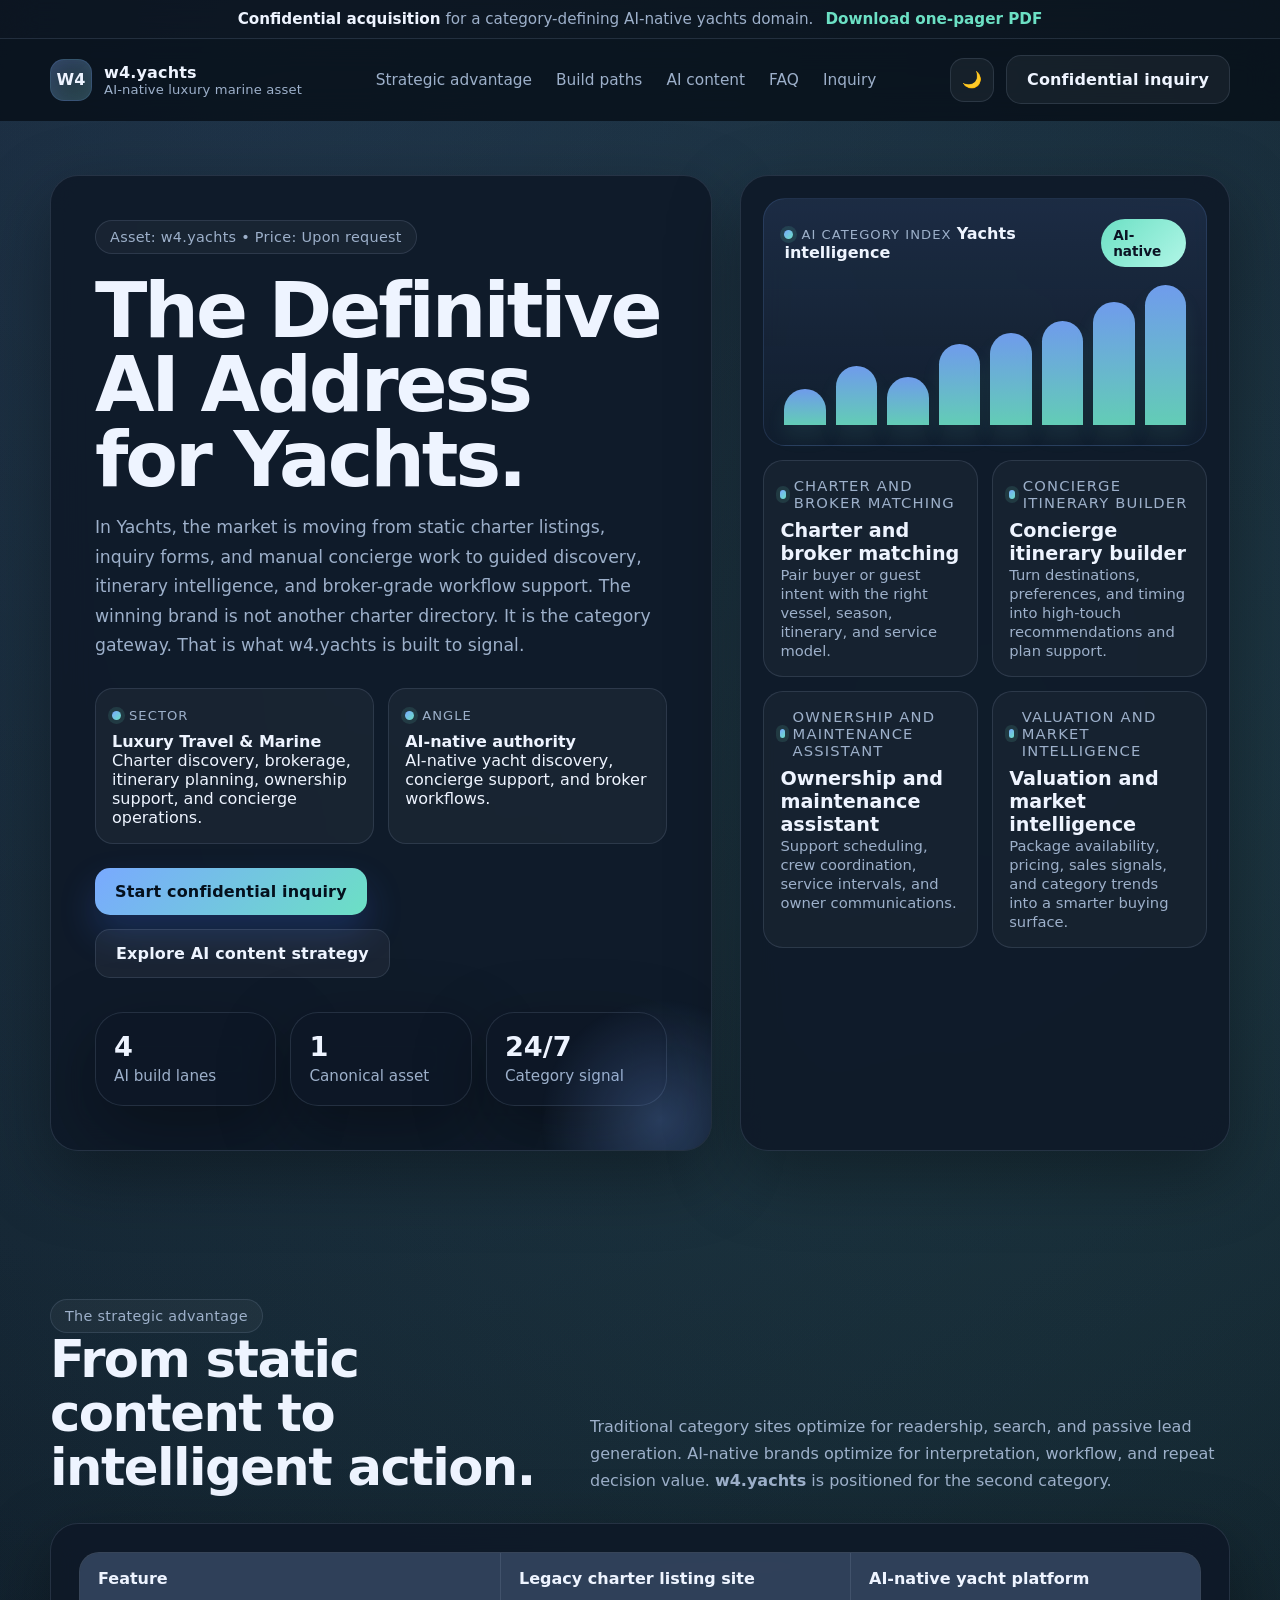
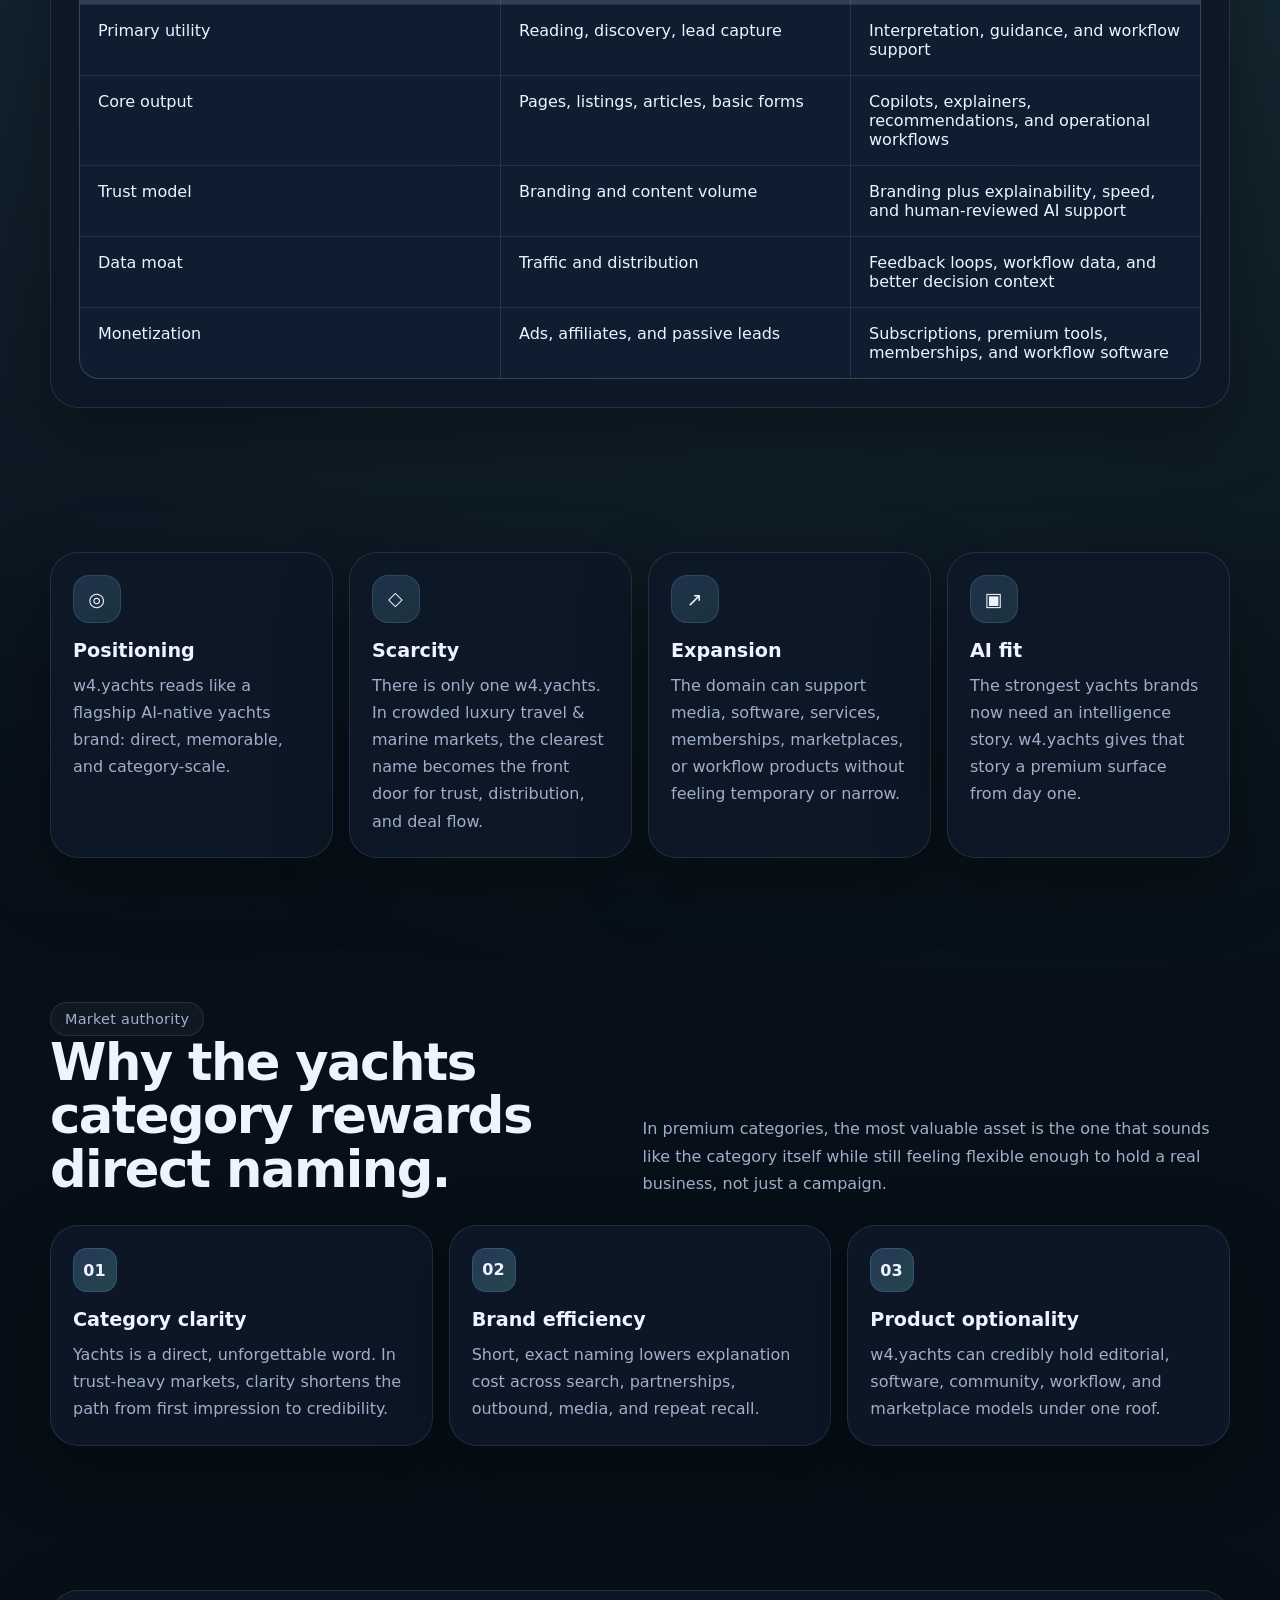
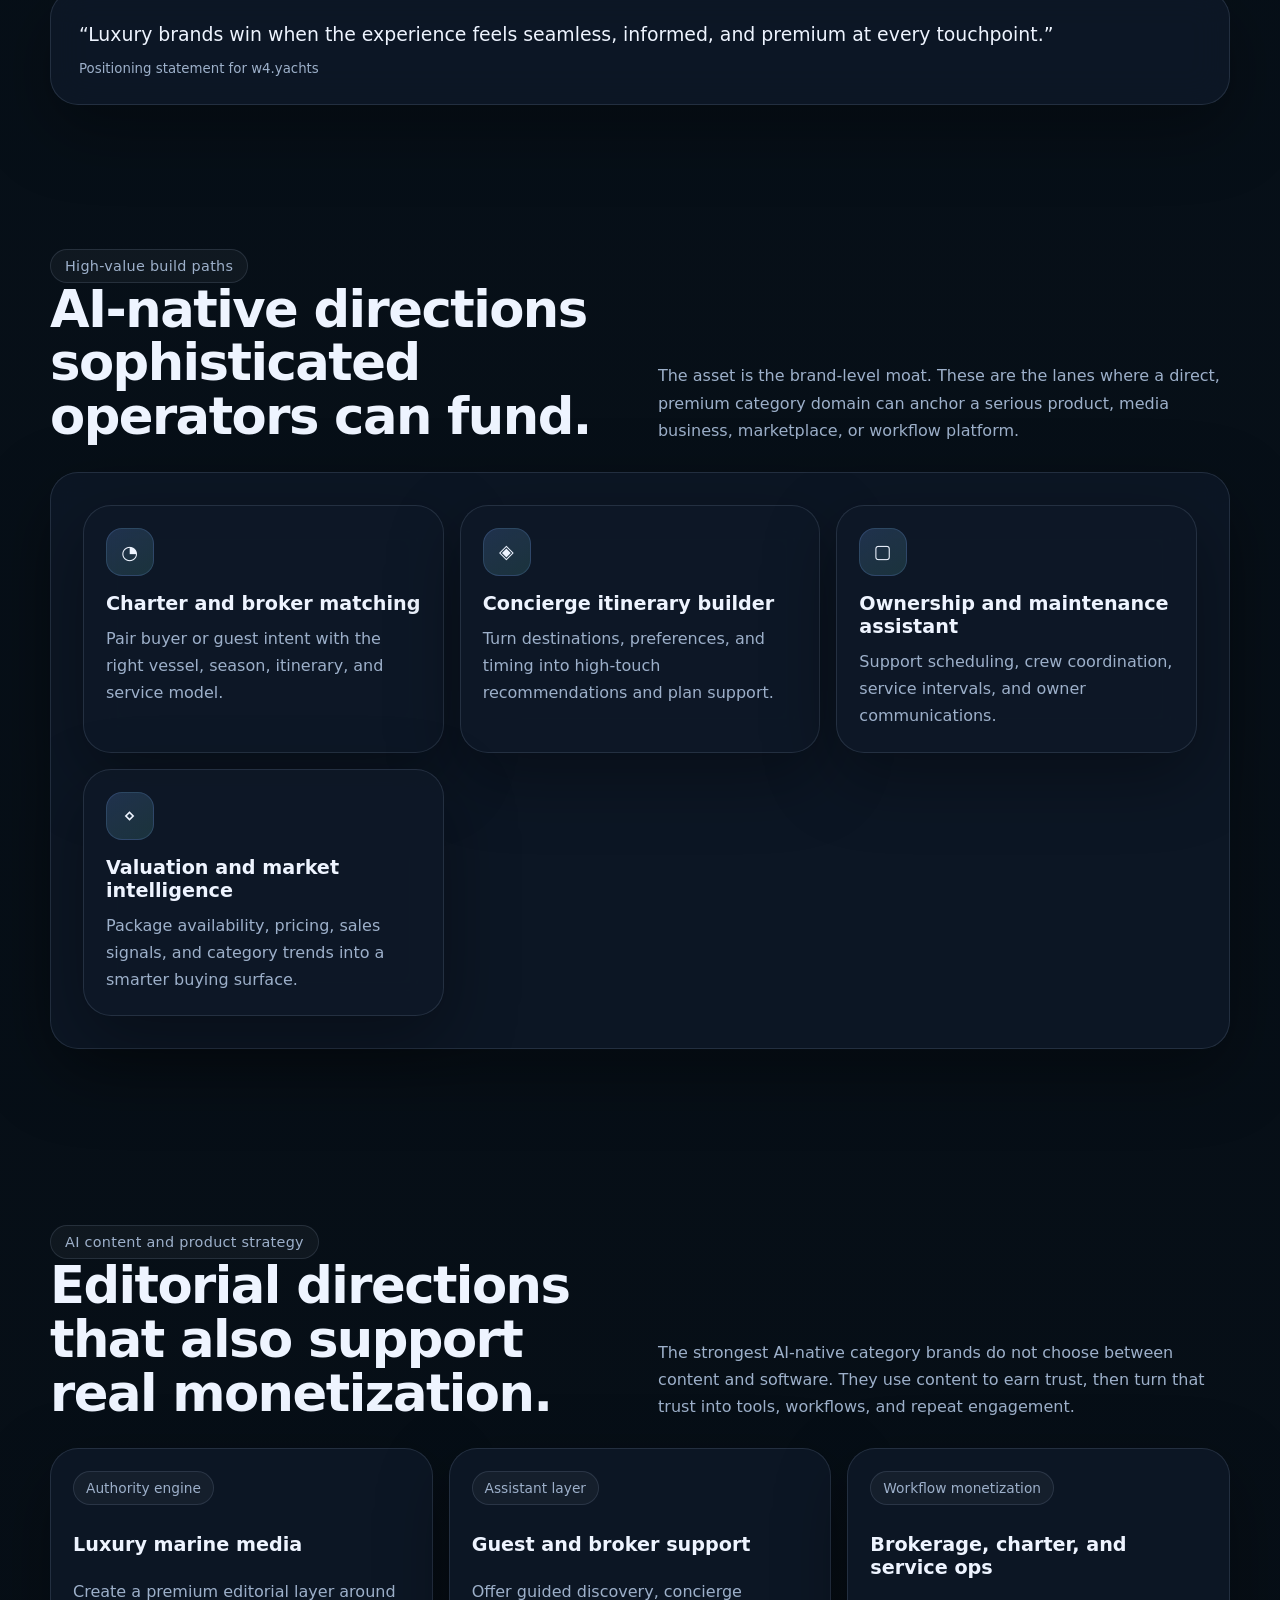
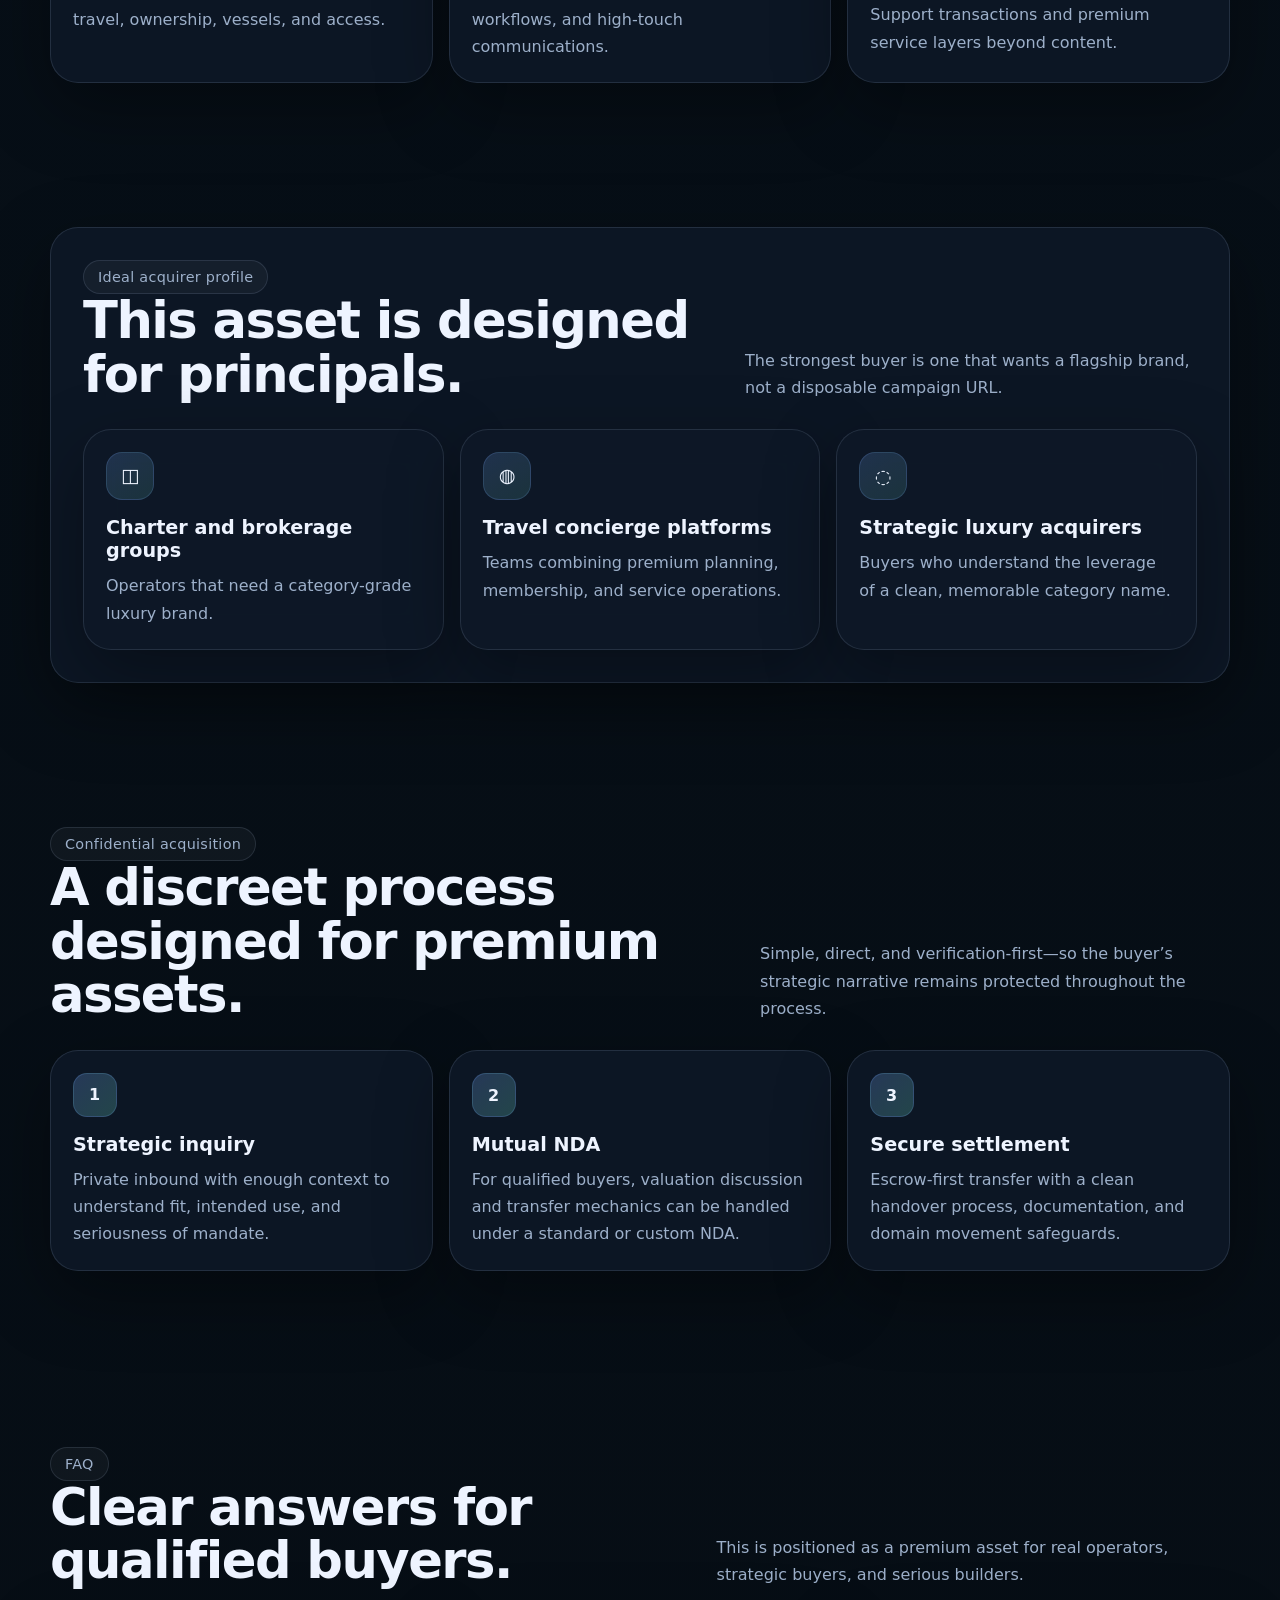
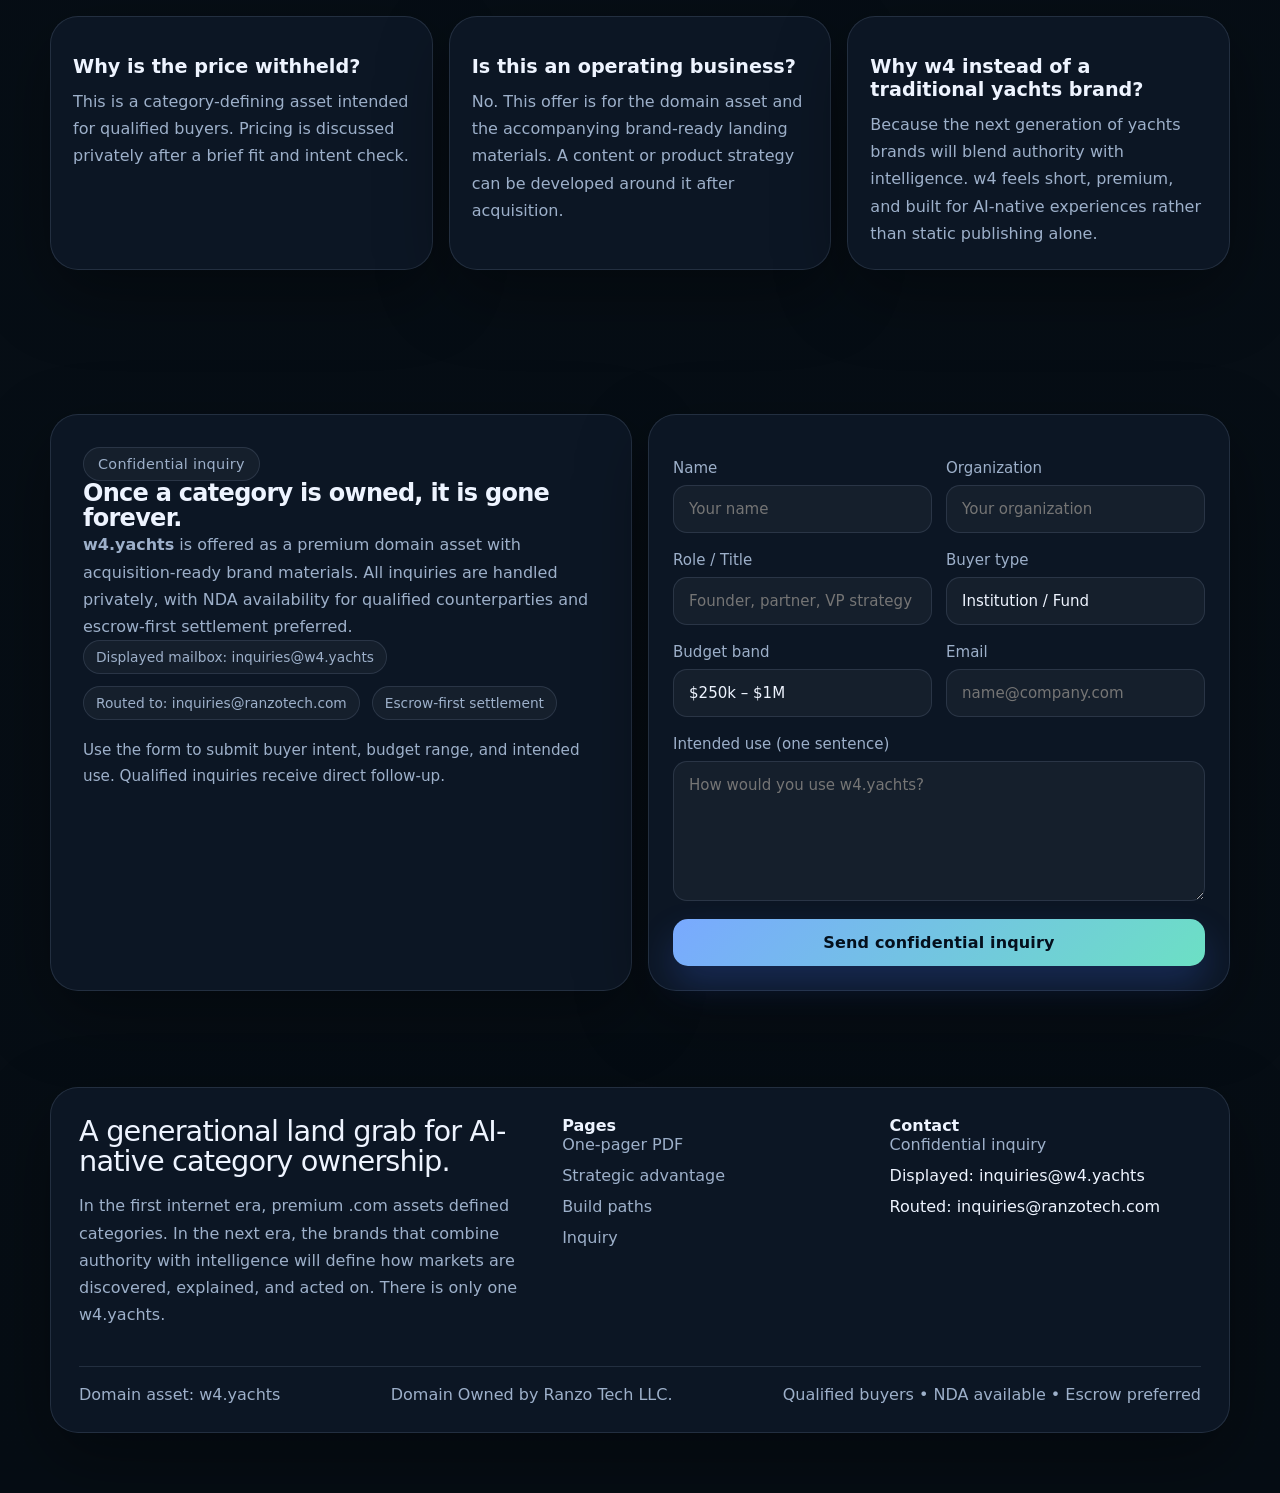
==== commit 9a4d3aa9: "Sync updates from w4.yachts" ====
--- a/index.html
+++ b/index.html
@@ -1,541 +1,500 @@
 <!DOCTYPE html>
+
 <html lang="en">
 <head>
-  <meta charset="utf-8">
-  <meta name="viewport" content="width=device-width, initial-scale=1">
-  <title>w4.yachts — Confidential Acquisition</title>
-  <meta name="description" content="w4.yachts is a premium AI-first yachts domain positioned for confidential acquisition, built for ai-native yacht discovery, concierge support, and broker workflows">
-  <link rel="canonical" href="https://w4.yachts/">
-  <meta property="og:title" content="w4.yachts — Confidential Acquisition">
-  <meta property="og:description" content="w4.yachts is a premium AI-first yachts domain positioned for confidential acquisition, built for ai-native yacht discovery, concierge support, and broker workflows">
-  <meta property="og:type" content="website">
-  <meta property="og:url" content="https://w4.yachts/">
-  <meta property="og:site_name" content="w4.yachts">
-  <meta property="og:image" content="https://w4.yachts/social-card.svg">
-  <meta name="twitter:card" content="summary_large_image">
-  <meta name="twitter:title" content="w4.yachts — Confidential Acquisition">
-  <meta name="twitter:description" content="w4.yachts is a premium AI-first yachts domain positioned for confidential acquisition, built for ai-native yacht discovery, concierge support, and broker workflows">
-  <meta name="twitter:image" content="https://w4.yachts/social-card.svg">
-  <link rel="icon" href="favicon.svg" type="image/svg+xml">
-  <link rel="stylesheet" href="styles.css">
-  <script type="application/ld+json">
+<meta charset="utf-8"/>
+<meta content="width=device-width, initial-scale=1" name="viewport"/>
+<title>w4.yachts — Confidential Acquisition</title>
+<meta content="w4.yachts is a premium AI-first yachts domain positioned for confidential acquisition, built for ai-native yacht discovery, concierge support, and broker workflows" name="description"/>
+<link href="https://w4.yachts/" rel="canonical"/>
+<meta content="w4.yachts — Confidential Acquisition" property="og:title"/>
+<meta content="w4.yachts is a premium AI-first yachts domain positioned for confidential acquisition, built for ai-native yacht discovery, concierge support, and broker workflows" property="og:description"/>
+<meta content="website" property="og:type"/>
+<meta content="https://w4.yachts/" property="og:url"/>
+<meta content="w4.yachts" property="og:site_name"/>
+<meta content="https://w4.yachts/social-card.svg" property="og:image"/>
+<meta content="summary_large_image" name="twitter:card"/>
+<meta content="w4.yachts — Confidential Acquisition" name="twitter:title"/>
+<meta content="w4.yachts is a premium AI-first yachts domain positioned for confidential acquisition, built for ai-native yacht discovery, concierge support, and broker workflows" name="twitter:description"/>
+<meta content="https://w4.yachts/social-card.svg" name="twitter:image"/>
+<link href="favicon.svg" rel="icon" type="image/svg+xml"/>
+<link href="styles.css" rel="stylesheet"/>
+<script type="application/ld+json">
   {"@context": "https://schema.org", "@type": "WebSite", "name": "w4.yachts", "url": "https://w4.yachts/", "description": "w4.yachts is a premium AI-first yachts domain positioned for confidential acquisition, built for ai-native yacht discovery, concierge support, and broker workflows", "publisher": {"@type": "Organization", "name": "Ranzo Tech LLC"}}
   </script>
 </head>
 <body>
-  <div class="announcement">
-    <div class="container">
-      <span><strong>Confidential acquisition</strong> for a category-defining AI-native yachts domain.</span>
-      <a href="one-pager.html">Download one-pager</a>
-    </div>
-  </div>
-
-  <header class="site-header">
-    <div class="container nav-shell">
-      <a class="brand" href="index.html">
-        <span class="brand-mark"><span>W4</span></span>
-        <span>
+<div class="announcement">
+<div class="container">
+<span><strong>Confidential acquisition</strong> for a category-defining AI-native yachts domain.</span>
+<a download="" href="one-pager.pdf">Download one-pager PDF</a>
+</div>
+</div>
+<header class="site-header">
+<div class="container nav-shell">
+<a class="brand" href="index.html">
+<span class="brand-mark"><span>W4</span></span>
+<span>
           w4.yachts
           <small>AI-native luxury marine asset</small>
-        </span>
-      </a>
-
-      <nav class="nav-links" data-mobile-nav>
-        <a href="#advantage">Strategic advantage</a>
-        <a href="#paths">Build paths</a>
-        <a href="#content">AI content</a>
-        <a href="#faq">FAQ</a>
-        <a href="#inquiry">Inquiry</a>
-      </nav>
-
-      <div class="nav-actions">
-        <button class="icon-button" type="button" data-theme-toggle aria-label="Switch theme">🌙</button>
-        <a class="button button-secondary print-hide" href="#inquiry">Confidential inquiry</a>
-        <button class="icon-button mobile-toggle" type="button" data-mobile-toggle aria-expanded="false" aria-label="Open menu">☰</button>
-      </div>
-    </div>
-  </header>
-
-  <main>
-    <section class="hero">
-      <div class="container hero-grid">
-        <article class="hero-copy">
-          <span class="eyebrow">Asset: w4.yachts • Price: Upon request</span>
-          <h1>The Definitive AI Address for Yachts.</h1>
-          <p class="hero-lead">In Yachts, the market is moving from static charter listings, inquiry forms, and manual concierge work to guided discovery, itinerary intelligence, and broker-grade workflow support. The winning brand is not another charter directory. It is the category gateway. That is what w4.yachts is built to signal.</p>
-
-          <div class="hero-meta">
-            <article>
-              <span class="small-label">Sector</span>
-              <strong>Luxury Travel &amp; Marine</strong>
-              <span>Charter discovery, brokerage, itinerary planning, ownership support, and concierge operations.</span>
-            </article>
-            <article>
-              <span class="small-label">Angle</span>
-              <strong>AI-native authority</strong>
-              <span>AI-native yacht discovery, concierge support, and broker workflows.</span>
-            </article>
-          </div>
-
-          <div class="hero-actions">
-            <a class="button button-primary" href="#inquiry">Start confidential inquiry</a>
-            <a class="button button-secondary" href="#content">Explore AI content strategy</a>
-          </div>
-
-          <div class="hero-mini-grid">
-            <article class="metric-card">
-              <strong>4</strong>
-              <span>AI build lanes</span>
-            </article>
-            <article class="metric-card">
-              <strong>1</strong>
-              <span>Canonical asset</span>
-            </article>
-            <article class="metric-card">
-              <strong>24/7</strong>
-              <span>Category signal</span>
-            </article>
-          </div>
-        </article>
-
-        <aside class="hero-panel">
-          <div class="dashboard">
-            <div class="dashboard-main">
-              <div class="dashboard-top">
-                <div>
-                  <span class="small-label">AI category index</span>
-                  <strong>Yachts intelligence</strong>
-                </div>
-                <span class="dashboard-badge">AI-native</span>
-              </div>
-              <div class="sparkline" aria-hidden="true">
-                <span style="height: 26%"></span>
-                <span style="height: 42%"></span>
-                <span style="height: 34%"></span>
-                <span style="height: 58%"></span>
-                <span style="height: 66%"></span>
-                <span style="height: 74%"></span>
-                <span style="height: 88%"></span>
-                <span style="height: 100%"></span>
-              </div>
-            </div>
-
-            <div class="dashboard-grid">
-
-              <article class="small-panel">
-                <span class="small-label">Charter and broker matching</span>
-                <strong>Charter and broker matching</strong>
-                <span>Pair buyer or guest intent with the right vessel, season, itinerary, and service model.</span>
-              </article>
-
-              <article class="small-panel">
-                <span class="small-label">Concierge itinerary builder</span>
-                <strong>Concierge itinerary builder</strong>
-                <span>Turn destinations, preferences, and timing into high-touch recommendations and plan support.</span>
-              </article>
-
-              <article class="small-panel">
-                <span class="small-label">Ownership and maintenance assistant</span>
-                <strong>Ownership and maintenance assistant</strong>
-                <span>Support scheduling, crew coordination, service intervals, and owner communications.</span>
-              </article>
-
-              <article class="small-panel">
-                <span class="small-label">Valuation and market intelligence</span>
-                <strong>Valuation and market intelligence</strong>
-                <span>Package availability, pricing, sales signals, and category trends into a smarter buying surface.</span>
-              </article>
-            </div>
-          </div>
-        </aside>
-      </div>
-    </section>
-
-    <section class="section" id="advantage">
-      <div class="container">
-        <div class="section-header">
-          <div>
-            <span class="eyebrow">The strategic advantage</span>
-            <h2>From static content to intelligent action.</h2>
-          </div>
-          <p>
+</span>
+</a>
+<nav class="nav-links" data-mobile-nav="">
+<a href="#advantage">Strategic advantage</a>
+<a href="#paths">Build paths</a>
+<a href="#content">AI content</a>
+<a href="#faq">FAQ</a>
+<a href="#inquiry">Inquiry</a>
+</nav>
+<div class="nav-actions">
+<button aria-label="Switch theme" class="icon-button" data-theme-toggle="" type="button">🌙</button>
+<a class="button button-secondary print-hide" href="#inquiry">Confidential inquiry</a>
+<button aria-expanded="false" aria-label="Open menu" class="icon-button mobile-toggle" data-mobile-toggle="" type="button">☰</button>
+</div>
+</div>
+</header>
+<main>
+<section class="hero">
+<div class="container hero-grid">
+<article class="hero-copy">
+<span class="eyebrow">Asset: w4.yachts • Price: Upon request</span>
+<h1>The Definitive AI Address for Yachts.</h1>
+<p class="hero-lead">In Yachts, the market is moving from static charter listings, inquiry forms, and manual concierge work to guided discovery, itinerary intelligence, and broker-grade workflow support. The winning brand is not another charter directory. It is the category gateway. That is what w4.yachts is built to signal.</p>
+<div class="hero-meta">
+<article>
+<span class="small-label">Sector</span>
+<strong>Luxury Travel &amp; Marine</strong>
+<span>Charter discovery, brokerage, itinerary planning, ownership support, and concierge operations.</span>
+</article>
+<article>
+<span class="small-label">Angle</span>
+<strong>AI-native authority</strong>
+<span>AI-native yacht discovery, concierge support, and broker workflows.</span>
+</article>
+</div>
+<div class="hero-actions">
+<a class="button button-primary" href="#inquiry">Start confidential inquiry</a>
+<a class="button button-secondary" href="#content">Explore AI content strategy</a>
+</div>
+<div class="hero-mini-grid">
+<article class="metric-card">
+<strong>4</strong>
+<span>AI build lanes</span>
+</article>
+<article class="metric-card">
+<strong>1</strong>
+<span>Canonical asset</span>
+</article>
+<article class="metric-card">
+<strong>24/7</strong>
+<span>Category signal</span>
+</article>
+</div>
+</article>
+<aside class="hero-panel">
+<div class="dashboard">
+<div class="dashboard-main">
+<div class="dashboard-top">
+<div>
+<span class="small-label">AI category index</span>
+<strong>Yachts intelligence</strong>
+</div>
+<span class="dashboard-badge">AI-native</span>
+</div>
+<div aria-hidden="true" class="sparkline">
+<span style="height: 26%"></span>
+<span style="height: 42%"></span>
+<span style="height: 34%"></span>
+<span style="height: 58%"></span>
+<span style="height: 66%"></span>
+<span style="height: 74%"></span>
+<span style="height: 88%"></span>
+<span style="height: 100%"></span>
+</div>
+</div>
+<div class="dashboard-grid">
+<article class="small-panel">
+<span class="small-label">Charter and broker matching</span>
+<strong>Charter and broker matching</strong>
+<span>Pair buyer or guest intent with the right vessel, season, itinerary, and service model.</span>
+</article>
+<article class="small-panel">
+<span class="small-label">Concierge itinerary builder</span>
+<strong>Concierge itinerary builder</strong>
+<span>Turn destinations, preferences, and timing into high-touch recommendations and plan support.</span>
+</article>
+<article class="small-panel">
+<span class="small-label">Ownership and maintenance assistant</span>
+<strong>Ownership and maintenance assistant</strong>
+<span>Support scheduling, crew coordination, service intervals, and owner communications.</span>
+</article>
+<article class="small-panel">
+<span class="small-label">Valuation and market intelligence</span>
+<strong>Valuation and market intelligence</strong>
+<span>Package availability, pricing, sales signals, and category trends into a smarter buying surface.</span>
+</article>
+</div>
+</div>
+</aside>
+</div>
+</section>
+<section class="section" id="advantage">
+<div class="container">
+<div class="section-header">
+<div>
+<span class="eyebrow">The strategic advantage</span>
+<h2>From static content to intelligent action.</h2>
+</div>
+<p>
             Traditional category sites optimize for readership, search, and passive lead generation. AI-native brands optimize for interpretation, workflow, and repeat decision value. <strong>w4.yachts</strong> is positioned for the second category.
           </p>
-        </div>
-
-        <div class="comparison-shell">
-          <div class="comparison-table">
-            <div class="comparison-row header">
-              <div>Feature</div>
-              <div>Legacy charter listing site</div>
-              <div>AI-native yacht platform</div>
-            </div>
-            <div class="comparison-row">
-              <div>Primary utility</div>
-              <div>Reading, discovery, lead capture</div>
-              <div>Interpretation, guidance, and workflow support</div>
-            </div>
-            <div class="comparison-row">
-              <div>Core output</div>
-              <div>Pages, listings, articles, basic forms</div>
-              <div>Copilots, explainers, recommendations, and operational workflows</div>
-            </div>
-            <div class="comparison-row">
-              <div>Trust model</div>
-              <div>Branding and content volume</div>
-              <div>Branding plus explainability, speed, and human-reviewed AI support</div>
-            </div>
-            <div class="comparison-row">
-              <div>Data moat</div>
-              <div>Traffic and distribution</div>
-              <div>Feedback loops, workflow data, and better decision context</div>
-            </div>
-            <div class="comparison-row">
-              <div>Monetization</div>
-              <div>Ads, affiliates, and passive leads</div>
-              <div>Subscriptions, premium tools, memberships, and workflow software</div>
-            </div>
-          </div>
-        </div>
-      </div>
-    </section>
-
-    <section class="section-tight">
-      <div class="container cards-grid">
-        <article class="card">
-          <div class="card-icon">◎</div>
-          <h3>Positioning</h3>
-          <p>w4.yachts reads like a flagship AI-native yachts brand: direct, memorable, and category-scale.</p>
-        </article>
-        <article class="card">
-          <div class="card-icon">◇</div>
-          <h3>Scarcity</h3>
-          <p>There is only one w4.yachts. In crowded luxury travel &amp; marine markets, the clearest name becomes the front door for trust, distribution, and deal flow.</p>
-        </article>
-        <article class="card">
-          <div class="card-icon">↗</div>
-          <h3>Expansion</h3>
-          <p>The domain can support media, software, services, memberships, marketplaces, or workflow products without feeling temporary or narrow.</p>
-        </article>
-        <article class="card">
-          <div class="card-icon">▣</div>
-          <h3>AI fit</h3>
-          <p>The strongest yachts brands now need an intelligence story. w4.yachts gives that story a premium surface from day one.</p>
-        </article>
-      </div>
-    </section>
-
-    <section class="section">
-      <div class="container">
-        <div class="section-header">
-          <div>
-            <span class="eyebrow">Market authority</span>
-            <h2>Why the yachts category rewards direct naming.</h2>
-          </div>
-          <p>
+</div>
+<div class="comparison-shell">
+<div class="comparison-table">
+<div class="comparison-row header">
+<div>Feature</div>
+<div>Legacy charter listing site</div>
+<div>AI-native yacht platform</div>
+</div>
+<div class="comparison-row">
+<div>Primary utility</div>
+<div>Reading, discovery, lead capture</div>
+<div>Interpretation, guidance, and workflow support</div>
+</div>
+<div class="comparison-row">
+<div>Core output</div>
+<div>Pages, listings, articles, basic forms</div>
+<div>Copilots, explainers, recommendations, and operational workflows</div>
+</div>
+<div class="comparison-row">
+<div>Trust model</div>
+<div>Branding and content volume</div>
+<div>Branding plus explainability, speed, and human-reviewed AI support</div>
+</div>
+<div class="comparison-row">
+<div>Data moat</div>
+<div>Traffic and distribution</div>
+<div>Feedback loops, workflow data, and better decision context</div>
+</div>
+<div class="comparison-row">
+<div>Monetization</div>
+<div>Ads, affiliates, and passive leads</div>
+<div>Subscriptions, premium tools, memberships, and workflow software</div>
+</div>
+</div>
+</div>
+</div>
+</section>
+<section class="section-tight">
+<div class="container cards-grid">
+<article class="card">
+<div class="card-icon">◎</div>
+<h3>Positioning</h3>
+<p>w4.yachts reads like a flagship AI-native yachts brand: direct, memorable, and category-scale.</p>
+</article>
+<article class="card">
+<div class="card-icon">◇</div>
+<h3>Scarcity</h3>
+<p>There is only one w4.yachts. In crowded luxury travel &amp; marine markets, the clearest name becomes the front door for trust, distribution, and deal flow.</p>
+</article>
+<article class="card">
+<div class="card-icon">↗</div>
+<h3>Expansion</h3>
+<p>The domain can support media, software, services, memberships, marketplaces, or workflow products without feeling temporary or narrow.</p>
+</article>
+<article class="card">
+<div class="card-icon">▣</div>
+<h3>AI fit</h3>
+<p>The strongest yachts brands now need an intelligence story. w4.yachts gives that story a premium surface from day one.</p>
+</article>
+</div>
+</section>
+<section class="section">
+<div class="container">
+<div class="section-header">
+<div>
+<span class="eyebrow">Market authority</span>
+<h2>Why the yachts category rewards direct naming.</h2>
+</div>
+<p>
             In premium categories, the most valuable asset is the one that sounds like the category itself while still feeling flexible enough to hold a real business, not just a campaign.
           </p>
-        </div>
-
-        <div class="market-grid">
-
-          <article>
-            <strong>01</strong>
-            <h3>Category clarity</h3>
-            <p>Yachts is a direct, unforgettable word. In trust-heavy markets, clarity shortens the path from first impression to credibility.</p>
-          </article>
-          <article>
-            <strong>02</strong>
-            <h3>Brand efficiency</h3>
-            <p>Short, exact naming lowers explanation cost across search, partnerships, outbound, media, and repeat recall.</p>
-          </article>
-          <article>
-            <strong>03</strong>
-            <h3>Product optionality</h3>
-            <p>w4.yachts can credibly hold editorial, software, community, workflow, and marketplace models under one roof.</p>
-          </article>
-        </div>
-      </div>
-    </section>
-
-    <section class="section-tight">
-      <div class="container">
-        <div class="quote-card">
-          <p>“Luxury brands win when the experience feels seamless, informed, and premium at every touchpoint.”</p>
-          <small>Positioning statement for w4.yachts</small>
-        </div>
-      </div>
-    </section>
-
-    <section class="section" id="paths">
-      <div class="container">
-        <div class="section-header">
-          <div>
-            <span class="eyebrow">High-value build paths</span>
-            <h2>AI-native directions sophisticated operators can fund.</h2>
-          </div>
-          <p>
+</div>
+<div class="market-grid">
+<article>
+<strong>01</strong>
+<h3>Category clarity</h3>
+<p>Yachts is a direct, unforgettable word. In trust-heavy markets, clarity shortens the path from first impression to credibility.</p>
+</article>
+<article>
+<strong>02</strong>
+<h3>Brand efficiency</h3>
+<p>Short, exact naming lowers explanation cost across search, partnerships, outbound, media, and repeat recall.</p>
+</article>
+<article>
+<strong>03</strong>
+<h3>Product optionality</h3>
+<p>w4.yachts can credibly hold editorial, software, community, workflow, and marketplace models under one roof.</p>
+</article>
+</div>
+</div>
+</section>
+<section class="section-tight">
+<div class="container">
+<div class="quote-card">
+<p>“Luxury brands win when the experience feels seamless, informed, and premium at every touchpoint.”</p>
+<small>Positioning statement for w4.yachts</small>
+</div>
+</div>
+</section>
+<section class="section" id="paths">
+<div class="container">
+<div class="section-header">
+<div>
+<span class="eyebrow">High-value build paths</span>
+<h2>AI-native directions sophisticated operators can fund.</h2>
+</div>
+<p>
             The asset is the brand-level moat. These are the lanes where a direct, premium category domain can anchor a serious product, media business, marketplace, or workflow platform.
           </p>
-        </div>
-
-        <div class="topics-shell">
-          <div class="topics-grid">
-
-            <article class="card">
-              <div class="card-icon">◔</div>
-              <h3>Charter and broker matching</h3>
-              <p>Pair buyer or guest intent with the right vessel, season, itinerary, and service model.</p>
-            </article>
-
-            <article class="card">
-              <div class="card-icon">◈</div>
-              <h3>Concierge itinerary builder</h3>
-              <p>Turn destinations, preferences, and timing into high-touch recommendations and plan support.</p>
-            </article>
-
-            <article class="card">
-              <div class="card-icon">▢</div>
-              <h3>Ownership and maintenance assistant</h3>
-              <p>Support scheduling, crew coordination, service intervals, and owner communications.</p>
-            </article>
-
-            <article class="card">
-              <div class="card-icon">⋄</div>
-              <h3>Valuation and market intelligence</h3>
-              <p>Package availability, pricing, sales signals, and category trends into a smarter buying surface.</p>
-            </article>
-          </div>
-        </div>
-      </div>
-    </section>
-
-    <section class="section" id="content">
-      <div class="container">
-        <div class="section-header">
-          <div>
-            <span class="eyebrow">AI content and product strategy</span>
-            <h2>Editorial directions that also support real monetization.</h2>
-          </div>
-          <p>
+</div>
+<div class="topics-shell">
+<div class="topics-grid">
+<article class="card">
+<div class="card-icon">◔</div>
+<h3>Charter and broker matching</h3>
+<p>Pair buyer or guest intent with the right vessel, season, itinerary, and service model.</p>
+</article>
+<article class="card">
+<div class="card-icon">◈</div>
+<h3>Concierge itinerary builder</h3>
+<p>Turn destinations, preferences, and timing into high-touch recommendations and plan support.</p>
+</article>
+<article class="card">
+<div class="card-icon">▢</div>
+<h3>Ownership and maintenance assistant</h3>
+<p>Support scheduling, crew coordination, service intervals, and owner communications.</p>
+</article>
+<article class="card">
+<div class="card-icon">⋄</div>
+<h3>Valuation and market intelligence</h3>
+<p>Package availability, pricing, sales signals, and category trends into a smarter buying surface.</p>
+</article>
+</div>
+</div>
+</div>
+</section>
+<section class="section" id="content">
+<div class="container">
+<div class="section-header">
+<div>
+<span class="eyebrow">AI content and product strategy</span>
+<h2>Editorial directions that also support real monetization.</h2>
+</div>
+<p>
             The strongest AI-native category brands do not choose between content and software. They use content to earn trust, then turn that trust into tools, workflows, and repeat engagement.
           </p>
-        </div>
+</div>
+<div class="insights-grid no-links">
+<article class="insight-card">
+<span class="tag">Authority engine</span>
+<h3>Luxury marine media</h3>
+<p>Create a premium editorial layer around travel, ownership, vessels, and access.</p>
+</article>
+<article class="insight-card">
+<span class="tag">Assistant layer</span>
+<h3>Guest and broker support</h3>
+<p>Offer guided discovery, concierge workflows, and high-touch communications.</p>
+</article>
+<article class="insight-card">
+<span class="tag">Workflow monetization</span>
+<h3>Brokerage, charter, and service ops</h3>
+<p>Support transactions and premium service layers beyond content.</p>
+</article>
+</div>
+</div>
+</section>
+<section class="section-tight">
+<div class="container value-shell">
+<div class="section-header">
+<div>
+<span class="eyebrow">Ideal acquirer profile</span>
+<h2>This asset is designed for principals.</h2>
+</div>
+<p>The strongest buyer is one that wants a flagship brand, not a disposable campaign URL.</p>
+</div>
+<div class="value-grid">
+<article class="card">
+<div class="card-icon">◫</div>
+<h3>Charter and brokerage groups</h3>
+<p>Operators that need a category-grade luxury brand.</p>
+</article>
+<article class="card">
+<div class="card-icon">◍</div>
+<h3>Travel concierge platforms</h3>
+<p>Teams combining premium planning, membership, and service operations.</p>
+</article>
+<article class="card">
+<div class="card-icon">◌</div>
+<h3>Strategic luxury acquirers</h3>
+<p>Buyers who understand the leverage of a clean, memorable category name.</p>
+</article>
+</div>
+</div>
+</section>
+<section class="section">
+<div class="container">
+<div class="section-header">
+<div>
+<span class="eyebrow">Confidential acquisition</span>
+<h2>A discreet process designed for premium assets.</h2>
+</div>
+<p>Simple, direct, and verification-first—so the buyer’s strategic narrative remains protected throughout the process.</p>
+</div>
+<div class="process-grid">
+<article>
+<span class="process-step">1</span>
+<h3>Strategic inquiry</h3>
+<p>Private inbound with enough context to understand fit, intended use, and seriousness of mandate.</p>
+</article>
+<article>
+<span class="process-step">2</span>
+<h3>Mutual NDA</h3>
+<p>For qualified buyers, valuation discussion and transfer mechanics can be handled under a standard or custom NDA.</p>
+</article>
+<article>
+<span class="process-step">3</span>
+<h3>Secure settlement</h3>
+<p>Escrow-first transfer with a clean handover process, documentation, and domain movement safeguards.</p>
+</article>
+</div>
+</div>
+</section>
+<section class="section" id="faq">
+<div class="container">
+<div class="section-header">
+<div>
+<span class="eyebrow">FAQ</span>
+<h2>Clear answers for qualified buyers.</h2>
+</div>
+<p>This is positioned as a premium asset for real operators, strategic buyers, and serious builders.</p>
+</div>
+<div class="faq-grid">
+<article>
+<h3>Why is the price withheld?</h3>
+<p>This is a category-defining asset intended for qualified buyers. Pricing is discussed privately after a brief fit and intent check.</p>
+</article>
+<article>
+<h3>Is this an operating business?</h3>
+<p>No. This offer is for the domain asset and the accompanying brand-ready landing materials. A content or product strategy can be developed around it after acquisition.</p>
+</article>
+<article>
+<h3>Why w4 instead of a traditional yachts brand?</h3>
+<p>Because the next generation of yachts brands will blend authority with intelligence. w4 feels short, premium, and built for AI-native experiences rather than static publishing alone.</p>
+</article>
+</div>
+</div>
+</section>
+<section class="section-tight" id="inquiry">
+<div class="container contact-grid">
+<article class="contact-shell">
+<span class="eyebrow">Confidential inquiry</span>
+<h2>Once a category is owned, it is gone forever.</h2>
+<p>
+<strong>w4.yachts</strong> is offered as a premium domain asset with acquisition-ready brand materials. All inquiries are handled privately, with NDA availability for qualified counterparties and escrow-first settlement preferred.
+          </p>
+<div class="tag-row">
+<span class="chip">Displayed mailbox: inquiries@w4.yachts</span>
+<span class="chip">Routed to: inquiries@ranzotech.com</span>
+<span class="chip">Escrow-first settlement</span>
+</div>
+<p class="contact-note">Use the form to submit buyer intent, budget range, and intended use. Qualified inquiries receive direct follow-up.</p>
+</article>
+<aside class="form-shell">
+<form accept-charset="UTF-8" action="https://ranzotech.com/form/contact.php" data-async-form="contact" method="POST">
+<input name="portfolio" type="hidden" value="w4"/>
 
-        <div class="insights-grid no-links">
 
-          <article class="insight-card">
-            <span class="tag">Authority engine</span>
-            <h3>Luxury marine media</h3>
-            <p>Create a premium editorial layer around travel, ownership, vessels, and access.</p>
-          </article>
 
-          <article class="insight-card">
-            <span class="tag">Assistant layer</span>
-            <h3>Guest and broker support</h3>
-            <p>Offer guided discovery, concierge workflows, and high-touch communications.</p>
-          </article>
-
-          <article class="insight-card">
-            <span class="tag">Workflow monetization</span>
-            <h3>Brokerage, charter, and service ops</h3>
-            <p>Support transactions and premium service layers beyond content.</p>
-          </article>
-        </div>
-      </div>
-    </section>
-
-    <section class="section-tight">
-      <div class="container value-shell">
-        <div class="section-header">
-          <div>
-            <span class="eyebrow">Ideal acquirer profile</span>
-            <h2>This asset is designed for principals.</h2>
-          </div>
-          <p>The strongest buyer is one that wants a flagship brand, not a disposable campaign URL.</p>
-        </div>
-        <div class="value-grid">
-
-          <article class="card">
-            <div class="card-icon">◫</div>
-            <h3>Charter and brokerage groups</h3>
-            <p>Operators that need a category-grade luxury brand.</p>
-          </article>
-
-          <article class="card">
-            <div class="card-icon">◍</div>
-            <h3>Travel concierge platforms</h3>
-            <p>Teams combining premium planning, membership, and service operations.</p>
-          </article>
-
-          <article class="card">
-            <div class="card-icon">◌</div>
-            <h3>Strategic luxury acquirers</h3>
-            <p>Buyers who understand the leverage of a clean, memorable category name.</p>
-          </article>
-        </div>
-      </div>
-    </section>
-
-    <section class="section">
-      <div class="container">
-        <div class="section-header">
-          <div>
-            <span class="eyebrow">Confidential acquisition</span>
-            <h2>A discreet process designed for premium assets.</h2>
-          </div>
-          <p>Simple, direct, and verification-first—so the buyer’s strategic narrative remains protected throughout the process.</p>
-        </div>
-        <div class="process-grid">
-          <article>
-            <span class="process-step">1</span>
-            <h3>Strategic inquiry</h3>
-            <p>Private inbound with enough context to understand fit, intended use, and seriousness of mandate.</p>
-          </article>
-          <article>
-            <span class="process-step">2</span>
-            <h3>Mutual NDA</h3>
-            <p>For qualified buyers, valuation discussion and transfer mechanics can be handled under a standard or custom NDA.</p>
-          </article>
-          <article>
-            <span class="process-step">3</span>
-            <h3>Secure settlement</h3>
-            <p>Escrow-first transfer with a clean handover process, documentation, and domain movement safeguards.</p>
-          </article>
-        </div>
-      </div>
-    </section>
-
-    <section class="section" id="faq">
-      <div class="container">
-        <div class="section-header">
-          <div>
-            <span class="eyebrow">FAQ</span>
-            <h2>Clear answers for qualified buyers.</h2>
-          </div>
-          <p>This is positioned as a premium asset for real operators, strategic buyers, and serious builders.</p>
-        </div>
-
-        <div class="faq-grid">
-          <article>
-            <h3>Why is the price withheld?</h3>
-            <p>This is a category-defining asset intended for qualified buyers. Pricing is discussed privately after a brief fit and intent check.</p>
-          </article>
-          <article>
-            <h3>Is this an operating business?</h3>
-            <p>No. This offer is for the domain asset and the accompanying brand-ready landing materials. A content or product strategy can be developed around it after acquisition.</p>
-          </article>
-          <article>
-            <h3>Why w4 instead of a traditional yachts brand?</h3>
-            <p>Because the next generation of yachts brands will blend authority with intelligence. w4 feels short, premium, and built for AI-native experiences rather than static publishing alone.</p>
-          </article>
-        </div>
-      </div>
-    </section>
-
-    <section class="section-tight" id="inquiry">
-      <div class="container contact-grid">
-        <article class="contact-shell">
-          <span class="eyebrow">Confidential inquiry</span>
-          <h2>Once a category is owned, it is gone forever.</h2>
-          <p>
-            <strong>w4.yachts</strong> is offered as a premium domain asset with acquisition-ready brand materials. All inquiries are handled privately, with NDA availability for qualified counterparties and escrow-first settlement preferred.
-          </p>
-          <div class="tag-row">
-            <span class="chip">Displayed mailbox: inquiries@w4.yachts</span>
-            <span class="chip">Routed to: inquiries@ranzotech.com</span>
-            <span class="chip">Escrow-first settlement</span>
-          </div>
-          <p class="contact-note">Use the form to submit buyer intent, budget range, and intended use. Qualified inquiries receive direct follow-up.</p>
-        </article>
-
-        <aside class="form-shell">
-          <form method="POST" action="/api/inquiry" accept-charset="UTF-8">
-            <input type="hidden" name="portfolio" value="w4">
-            <input type="hidden" name="asset_domain" value="w4.yachts">
-            <input type="hidden" name="displayed_mailbox" value="inquiries@w4.yachts">
-            <input type="hidden" name="route_to" value="inquiries@ranzotech.com">
-            <input class="hidden-field" type="text" name="website" tabindex="-1" autocomplete="off">
-            <div class="form-row">
-              <label class="label">Name
-                <input class="input" type="text" name="name" placeholder="Your name" required>
-              </label>
-              <label class="label">Organization
-                <input class="input" type="text" name="organization" placeholder="Your organization">
-              </label>
-            </div>
-            <div class="form-row">
-              <label class="label">Role / Title
-                <input class="input" type="text" name="role" placeholder="Founder, partner, VP strategy">
-              </label>
-              <label class="label">Buyer type
+<input name="source_url" type="hidden" value="https://w4.yachts/"/><input name="display_email" type="hidden" value="inquiries@w4.yachts"/><input name="domain" type="hidden" value="w4.yachts"/><input aria-hidden="true" autocomplete="off" class="hidden-field" name="website" tabindex="-1" type="text"/>
+<div class="form-row">
+<label class="label">Name
+                <input autocomplete="name" class="input" name="name" placeholder="Your name" required="" type="text"/>
+</label>
+<label class="label">Organization
+                <input autocomplete="organization" class="input" name="company" placeholder="Your organization" type="text"/>
+</label>
+</div>
+<div class="form-row">
+<label class="label">Role / Title
+                <input autocomplete="organization-title" class="input" name="role" placeholder="Founder, partner, VP strategy" type="text"/>
+</label>
+<label class="label">Buyer type
                 <select class="select" name="buyer_type">
-                  <option>Institution / Fund</option>
-                  <option>Operating company</option>
-                  <option>Publisher / Operator</option>
-                  <option>Founder / Builder</option>
-                </select>
-              </label>
-            </div>
-            <div class="form-row">
-              <label class="label">Budget band
-                <select class="select" name="budget_band">
-                  <option>$250k – $1M</option>
-                  <option>$1M – $3M</option>
-                  <option>$3M – $7M</option>
-                  <option>$7M+</option>
-                  <option>Prefer not to say</option>
-                </select>
-              </label>
-              <label class="label">Email
-                <input class="input" type="email" name="email" placeholder="name@company.com" required>
-              </label>
-            </div>
-            <label class="label">Intended use (one sentence)
-              <textarea class="textarea" name="message" placeholder="How would you use w4.yachts?" required></textarea>
-            </label>
-            <button class="button button-primary button-block" type="submit">Send confidential inquiry</button>
-          </form>
-        </aside>
-      </div>
-    </section>
-
-    <div class="container">
-      <footer class="footer-shell">
-        <div class="footer-grid">
-          <div>
-            <div class="footer-title">A generational land grab for AI-native category ownership.</div>
-            <p>
+<option>Institution / Fund</option>
+<option>Operating company</option>
+<option>Publisher / Operator</option>
+<option>Founder / Builder</option>
+</select>
+</label>
+</div>
+<div class="form-row">
+<label class="label">Budget band
+                <select class="select" name="budget">
+<option>$250k – $1M</option>
+<option>$1M – $3M</option>
+<option>$3M – $7M</option>
+<option>$7M+</option>
+<option>Prefer not to say</option>
+</select>
+</label>
+<label class="label">Email
+                <input autocomplete="email" class="input" name="email" placeholder="name@company.com" required="" type="email"/>
+</label>
+</div>
+<label class="label">Intended use (one sentence)
+              <textarea class="textarea" name="message" placeholder="How would you use w4.yachts?" required=""></textarea>
+</label>
+<button class="button button-primary button-block" type="submit">Send confidential inquiry</button><div aria-live="polite" class="form-message" data-form-message="true"></div>
+</form>
+</aside>
+</div>
+</section>
+<div class="container">
+<footer class="footer-shell">
+<div class="footer-grid">
+<div>
+<div class="footer-title">A generational land grab for AI-native category ownership.</div>
+<p>
               In the first internet era, premium .com assets defined categories. In the next era, the brands that combine authority with intelligence will define how markets are discovered, explained, and acted on. There is only one w4.yachts.
             </p>
-          </div>
-          <div>
-            <strong>Pages</strong>
-            <div class="footer-links">
-              <a href="one-pager.html">One-pager</a>
-              <a href="#advantage">Strategic advantage</a>
-              <a href="#paths">Build paths</a>
-              <a href="#inquiry">Inquiry</a>
-            </div>
-          </div>
-          <div>
-            <strong>Contact</strong>
-            <div class="footer-links">
-              <a href="#inquiry">Confidential inquiry</a>
-              <span>Displayed: inquiries@w4.yachts</span>
-              <span>Routed: inquiries@ranzotech.com</span>
-            </div>
-          </div>
-        </div>
-        <div class="footer-meta">
-          <span>Domain asset: w4.yachts</span>
-          <span>Domain Owned by Ranzo Tech LLC.</span>
-          <span>Qualified buyers • NDA available • Escrow preferred</span>
-        </div>
-      </footer>
-    </div>
-  </main>
-
-  <script src="script.js"></script>
+</div>
+<div>
+<strong>Pages</strong>
+<div class="footer-links">
+<a download="" href="one-pager.pdf">One-pager PDF</a>
+<a href="#advantage">Strategic advantage</a>
+<a href="#paths">Build paths</a>
+<a href="#inquiry">Inquiry</a>
+</div>
+</div>
+<div>
+<strong>Contact</strong>
+<div class="footer-links">
+<a href="#inquiry">Confidential inquiry</a>
+<span>Displayed: inquiries@w4.yachts</span>
+<span>Routed: inquiries@ranzotech.com</span>
+</div>
+</div>
+</div>
+<div class="footer-meta">
+<span>Domain asset: w4.yachts</span>
+<span>Domain Owned by Ranzo Tech LLC.</span>
+<span>Qualified buyers • NDA available • Escrow preferred</span>
+</div>
+</footer>
+</div>
+</main>
+<script src="script.js"></script>
 </body>
 </html>
--- a/styles.css
+++ b/styles.css
@@ -584,6 +584,11 @@
   color: var(--text);
 }
 .form-message.visible { display: block; }
+.form-message.error {
+  background: rgba(255, 112, 112, 0.12);
+  border-color: rgba(255, 112, 112, 0.24);
+}
+.button[disabled] { opacity: 0.72; cursor: wait; }
 .contact-grid { grid-template-columns: 1fr 1fr; }
 .form-shell { padding: 24px; }
 .footer-shell { padding: 28px; margin: 40px 0 60px; }
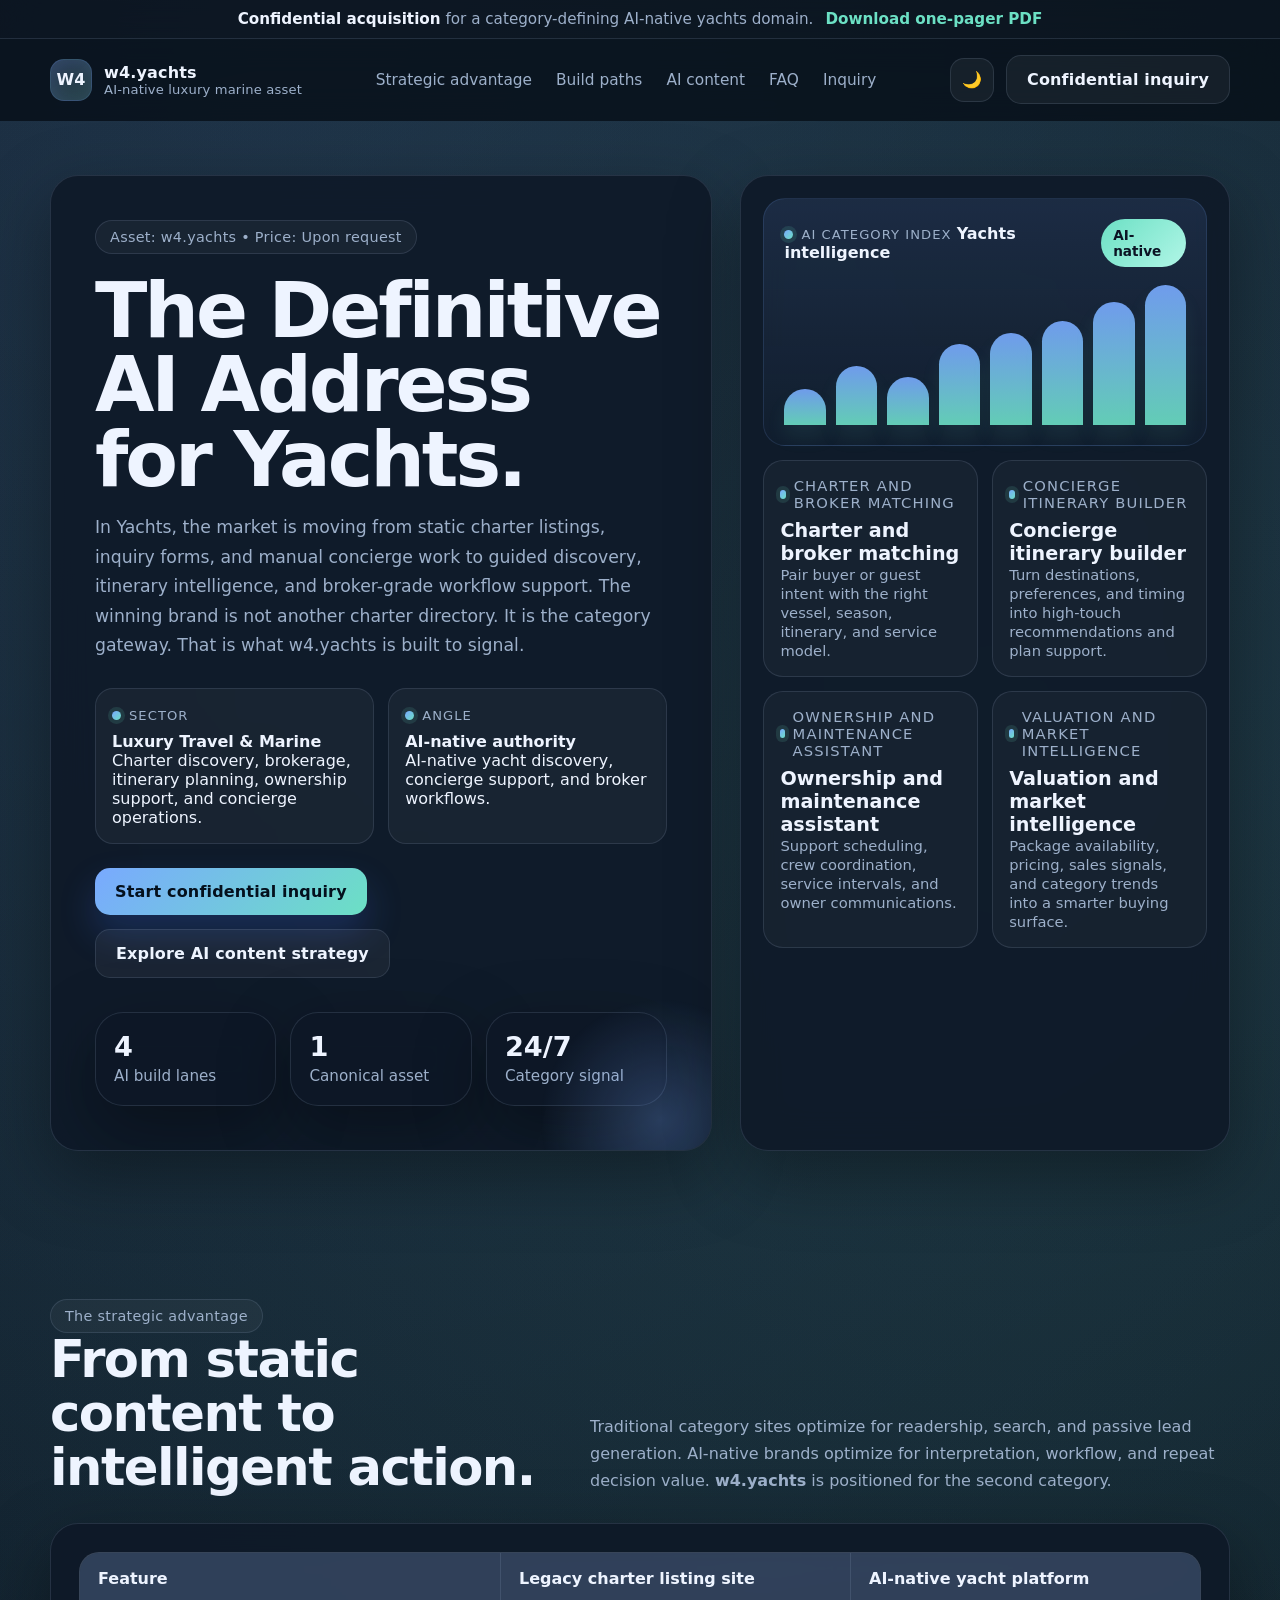
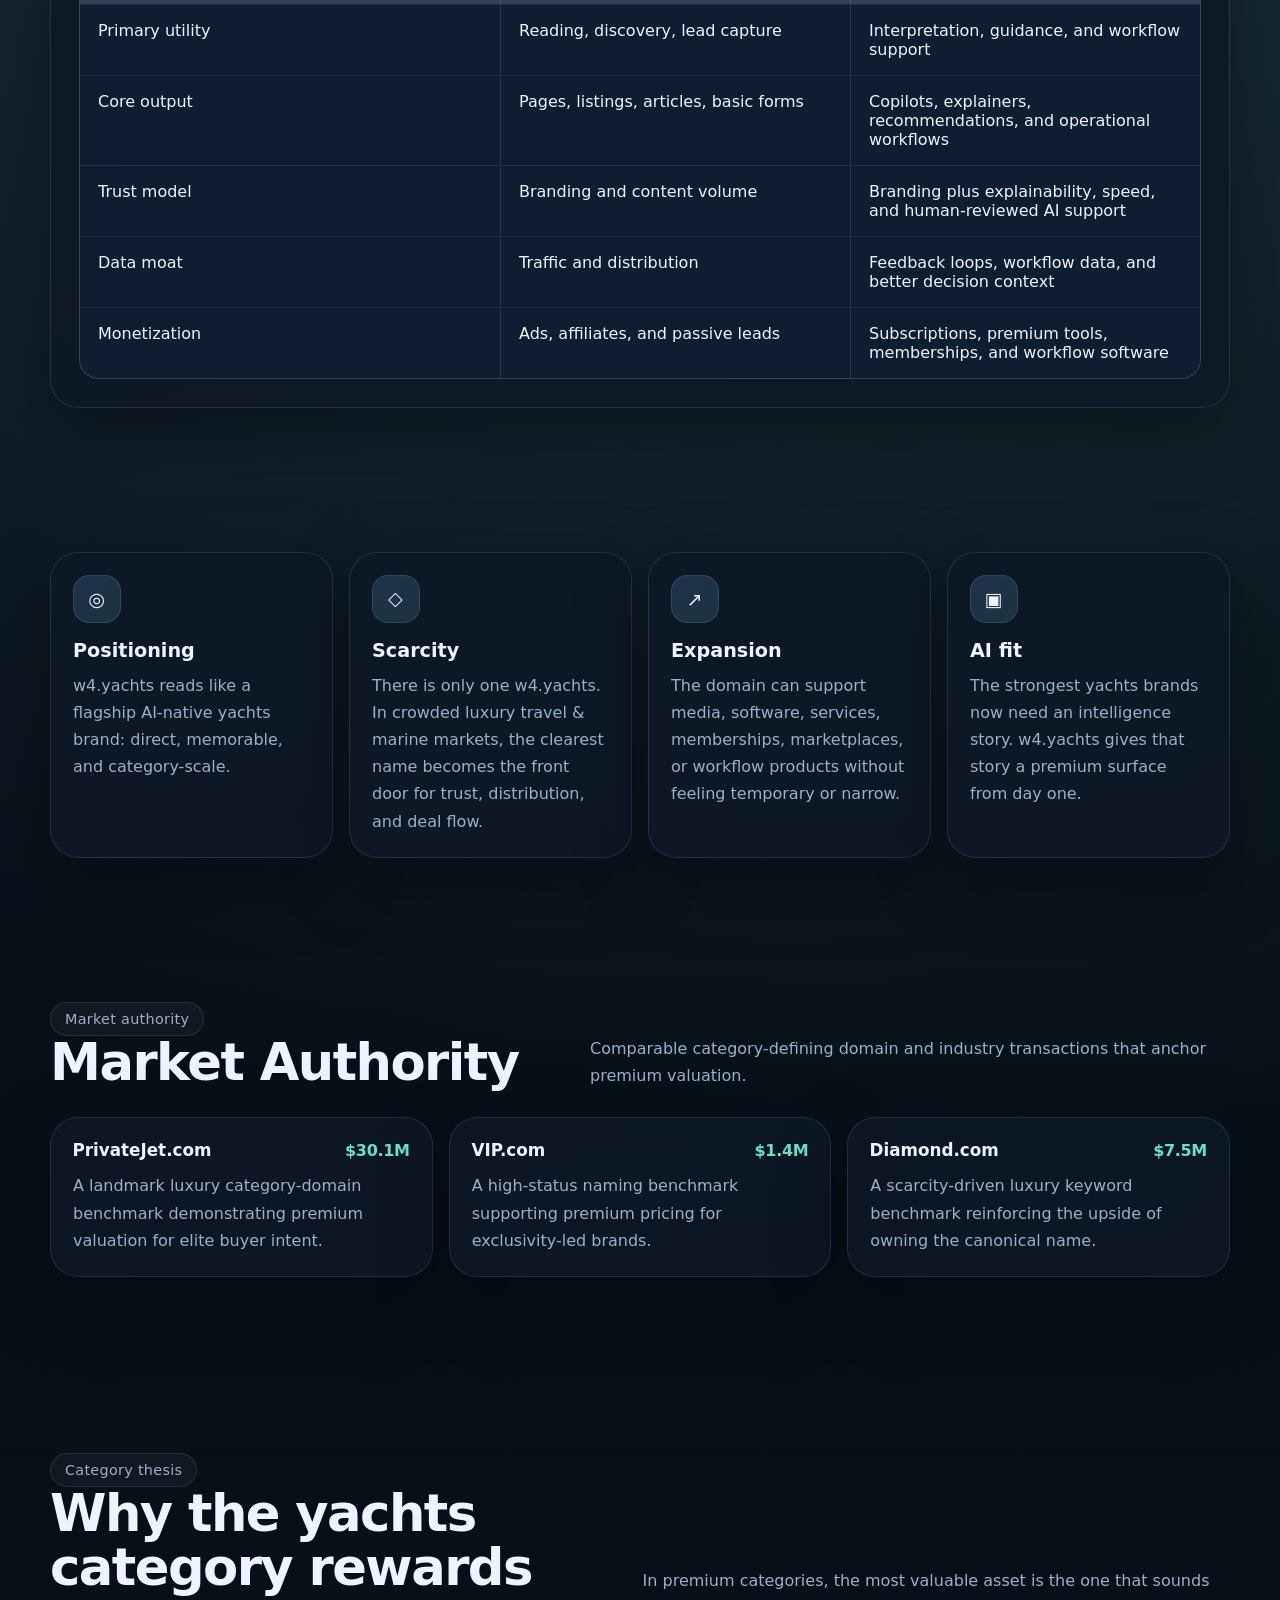
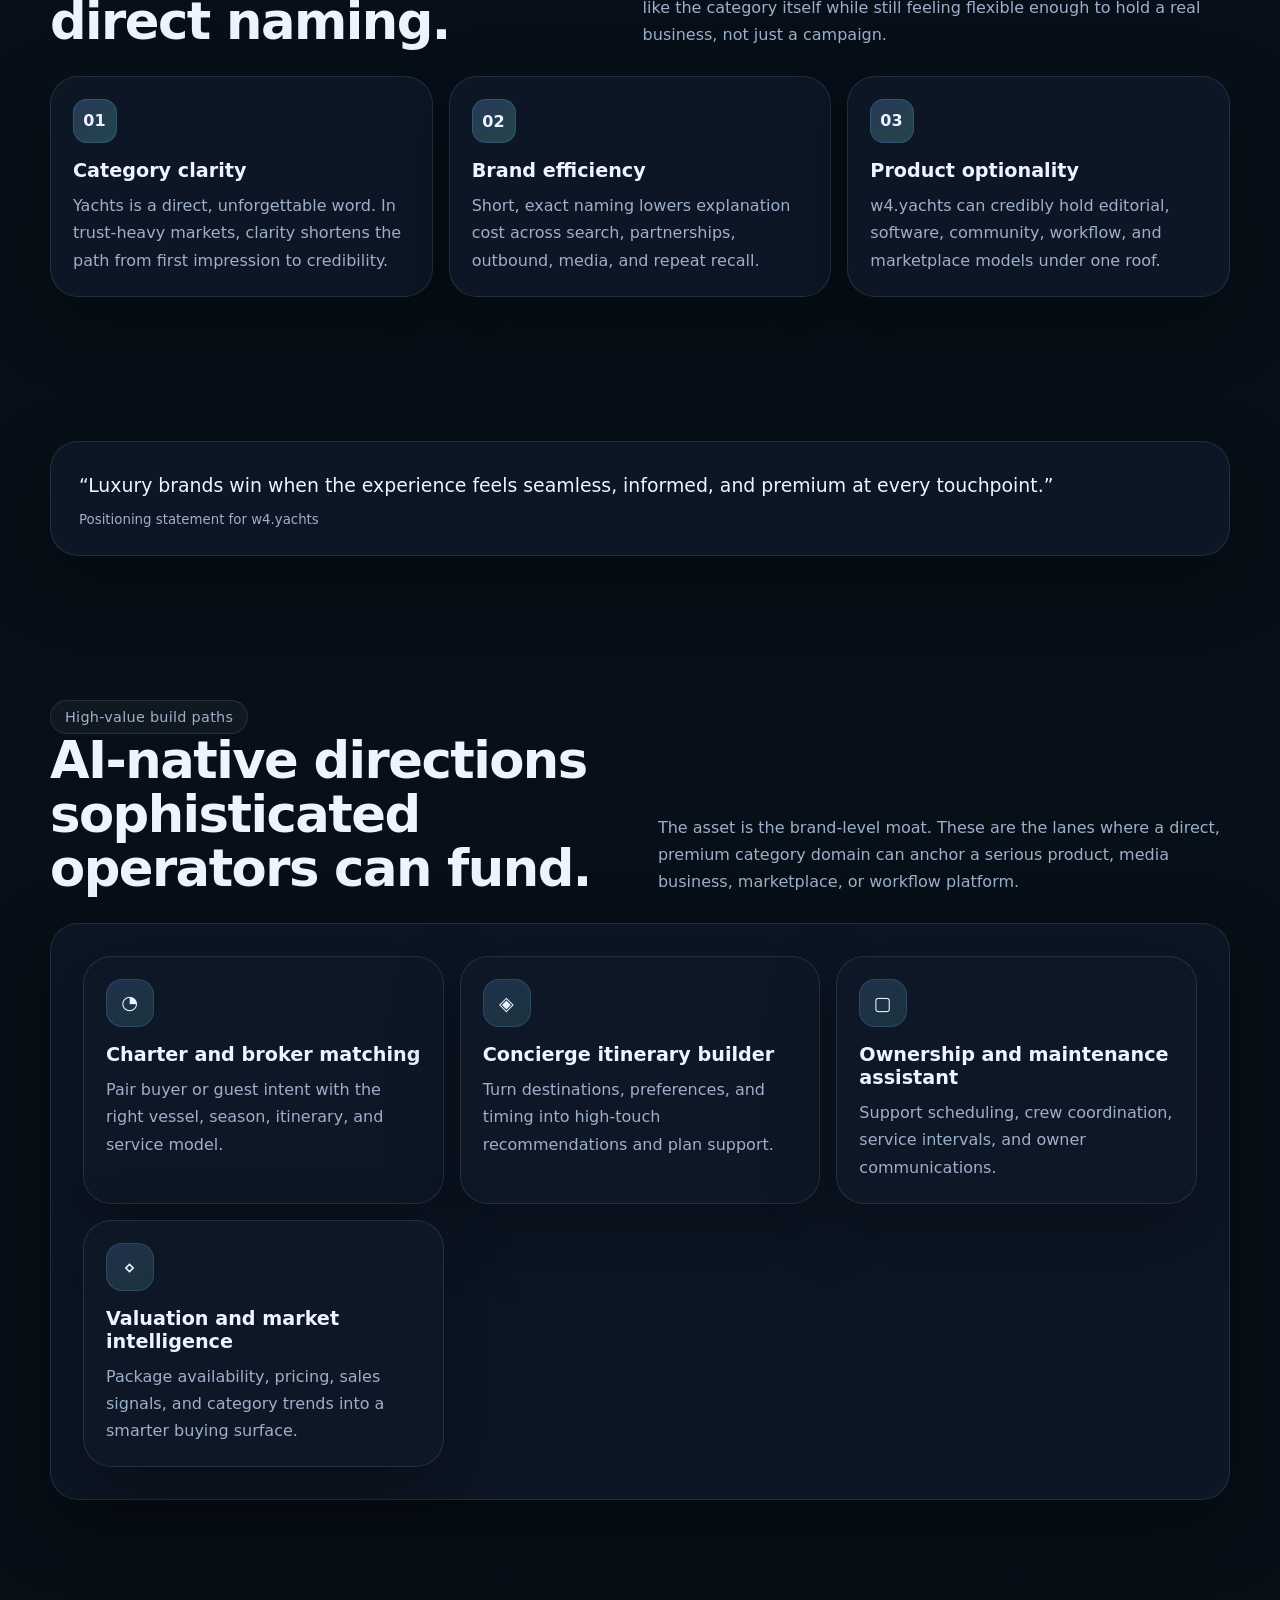
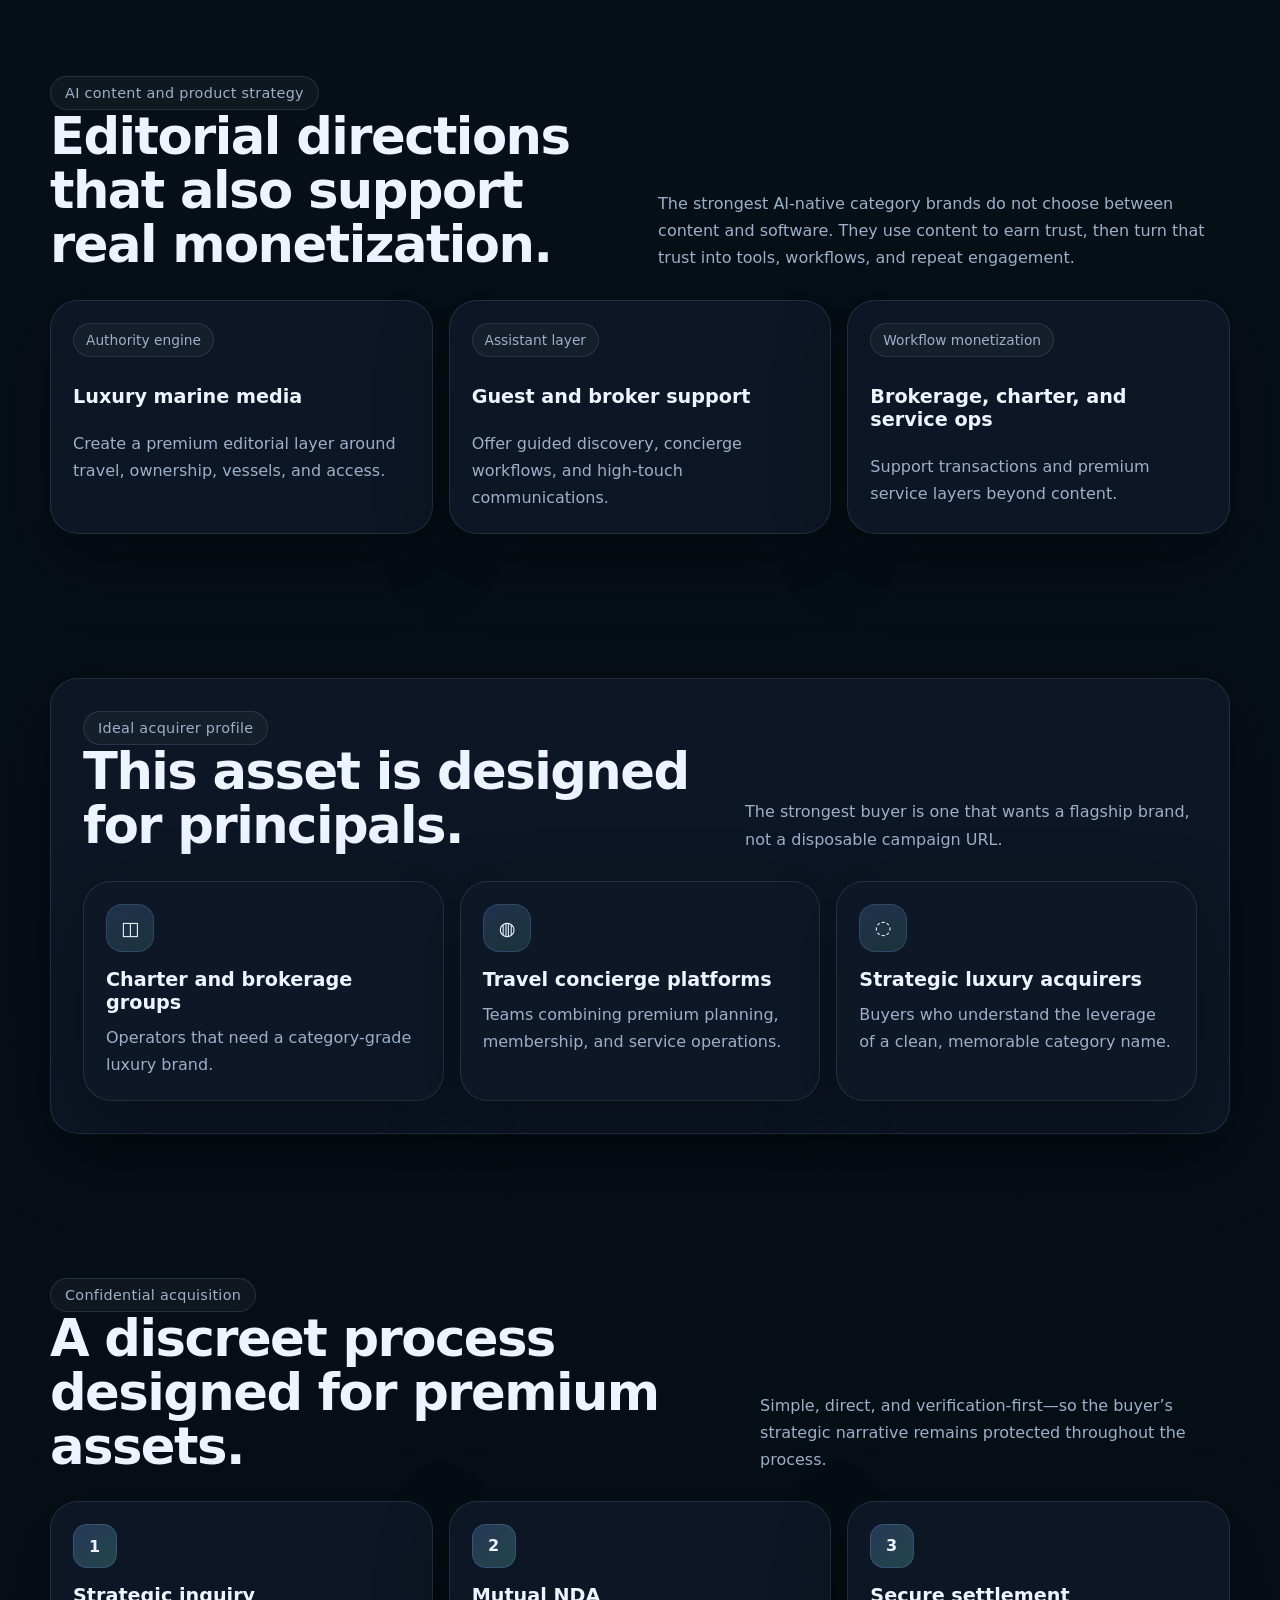
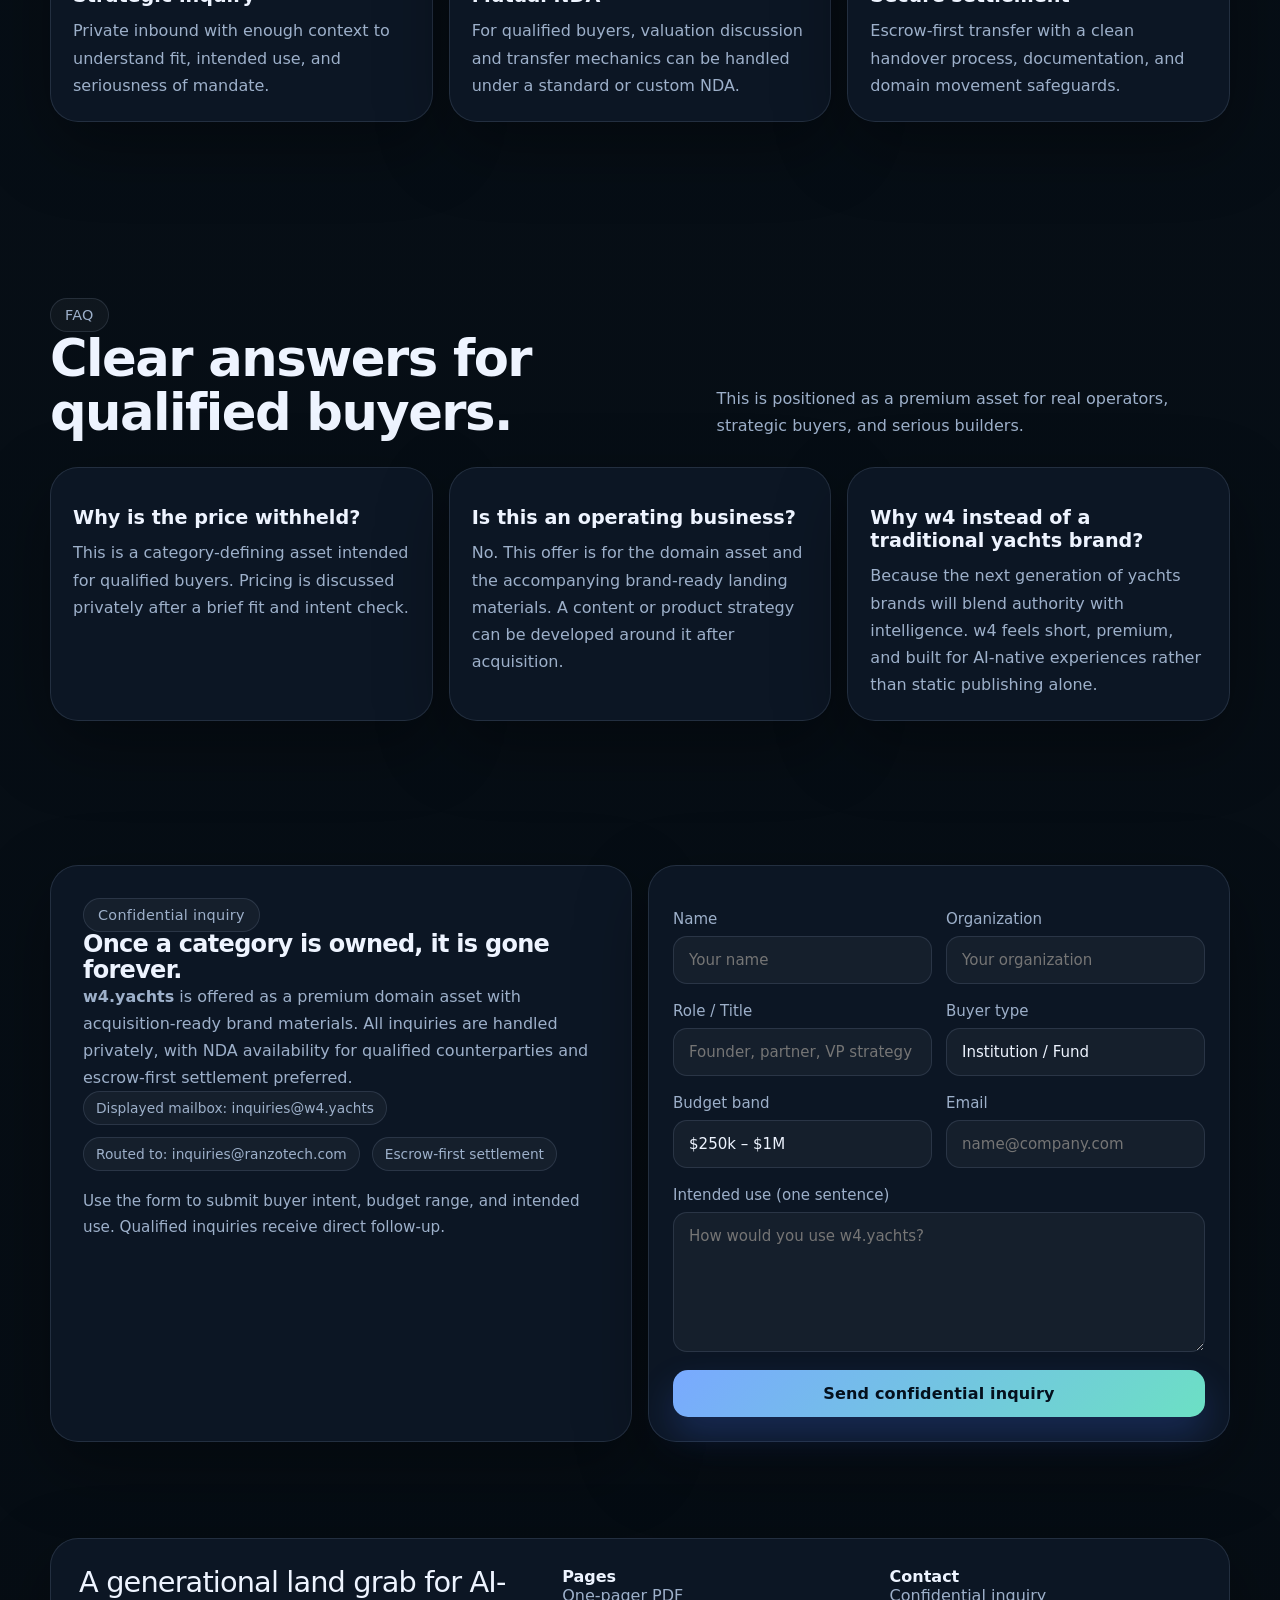
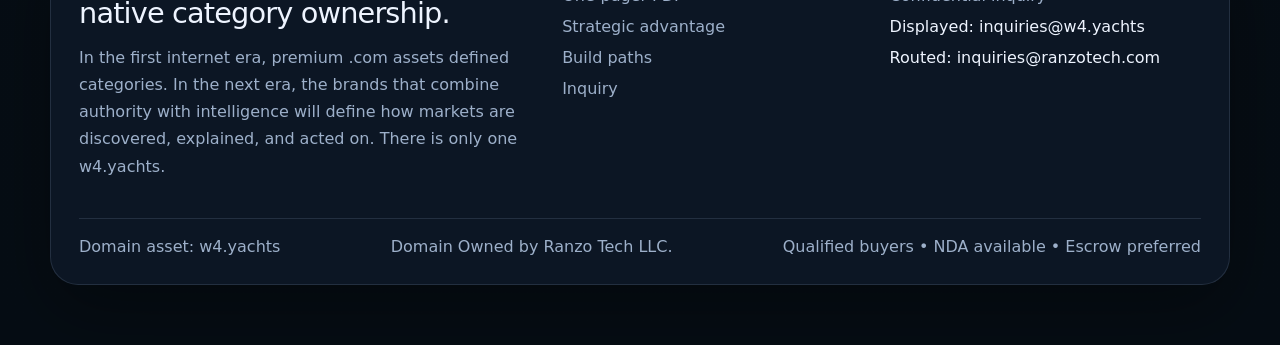
==== commit 605597fa: "chore: update site content" ====
--- a/index.html
+++ b/index.html
@@ -209,11 +209,47 @@
 </article>
 </div>
 </section>
+
+    <section class="section" id="market-authority">
+      <div class="container">
+        <div class="section-header">
+          <div>
+            <span class="eyebrow">Market authority</span>
+            <h2>Market Authority</h2>
+          </div>
+          <p>Comparable category-defining domain and industry transactions that anchor premium valuation.</p>
+        </div>
+
+        <div class="market-grid deal-grid">
+          <article class="deal-card">
+            <div class="deal-head">
+              <h3>PrivateJet.com</h3>
+              <div class="deal-amount">$30.1M</div>
+            </div>
+            <p>A landmark luxury category-domain benchmark demonstrating premium valuation for elite buyer intent.</p>
+          </article>
+          <article class="deal-card">
+            <div class="deal-head">
+              <h3>VIP.com</h3>
+              <div class="deal-amount">$1.4M</div>
+            </div>
+            <p>A high-status naming benchmark supporting premium pricing for exclusivity-led brands.</p>
+          </article>
+          <article class="deal-card">
+            <div class="deal-head">
+              <h3>Diamond.com</h3>
+              <div class="deal-amount">$7.5M</div>
+            </div>
+            <p>A scarcity-driven luxury keyword benchmark reinforcing the upside of owning the canonical name.</p>
+          </article>
+        </div>
+      </div>
+    </section>
 <section class="section">
 <div class="container">
 <div class="section-header">
 <div>
-<span class="eyebrow">Market authority</span>
+<span class="eyebrow">Category thesis</span>
 <h2>Why the yachts category rewards direct naming.</h2>
 </div>
 <p>
--- a/styles.css
+++ b/styles.css
@@ -737,3 +737,29 @@
 .footer-meta { gap: 18px; }
 .form-shell form { display: grid; gap: 18px; }
 .hidden-field { position: absolute; left: -9999px; opacity: 0; pointer-events: none; }
+
+
+/* Market Authority — comparable benchmarks */
+.deal-grid .deal-head {
+  display: flex;
+  align-items: baseline;
+  justify-content: space-between;
+  gap: 12px;
+}
+.deal-grid .deal-head h3 {
+  margin: 0;
+  font-size: 1.05rem;
+}
+.deal-grid .deal-amount {
+  font-weight: 800;
+  letter-spacing: -0.02em;
+  color: var(--brand);
+  white-space: nowrap;
+}
+.deal-grid .deal-card p {
+  margin-top: 12px;
+}
+@media (max-width: 1080px) {
+  .deal-grid .deal-amount { white-space: normal; }
+}
+
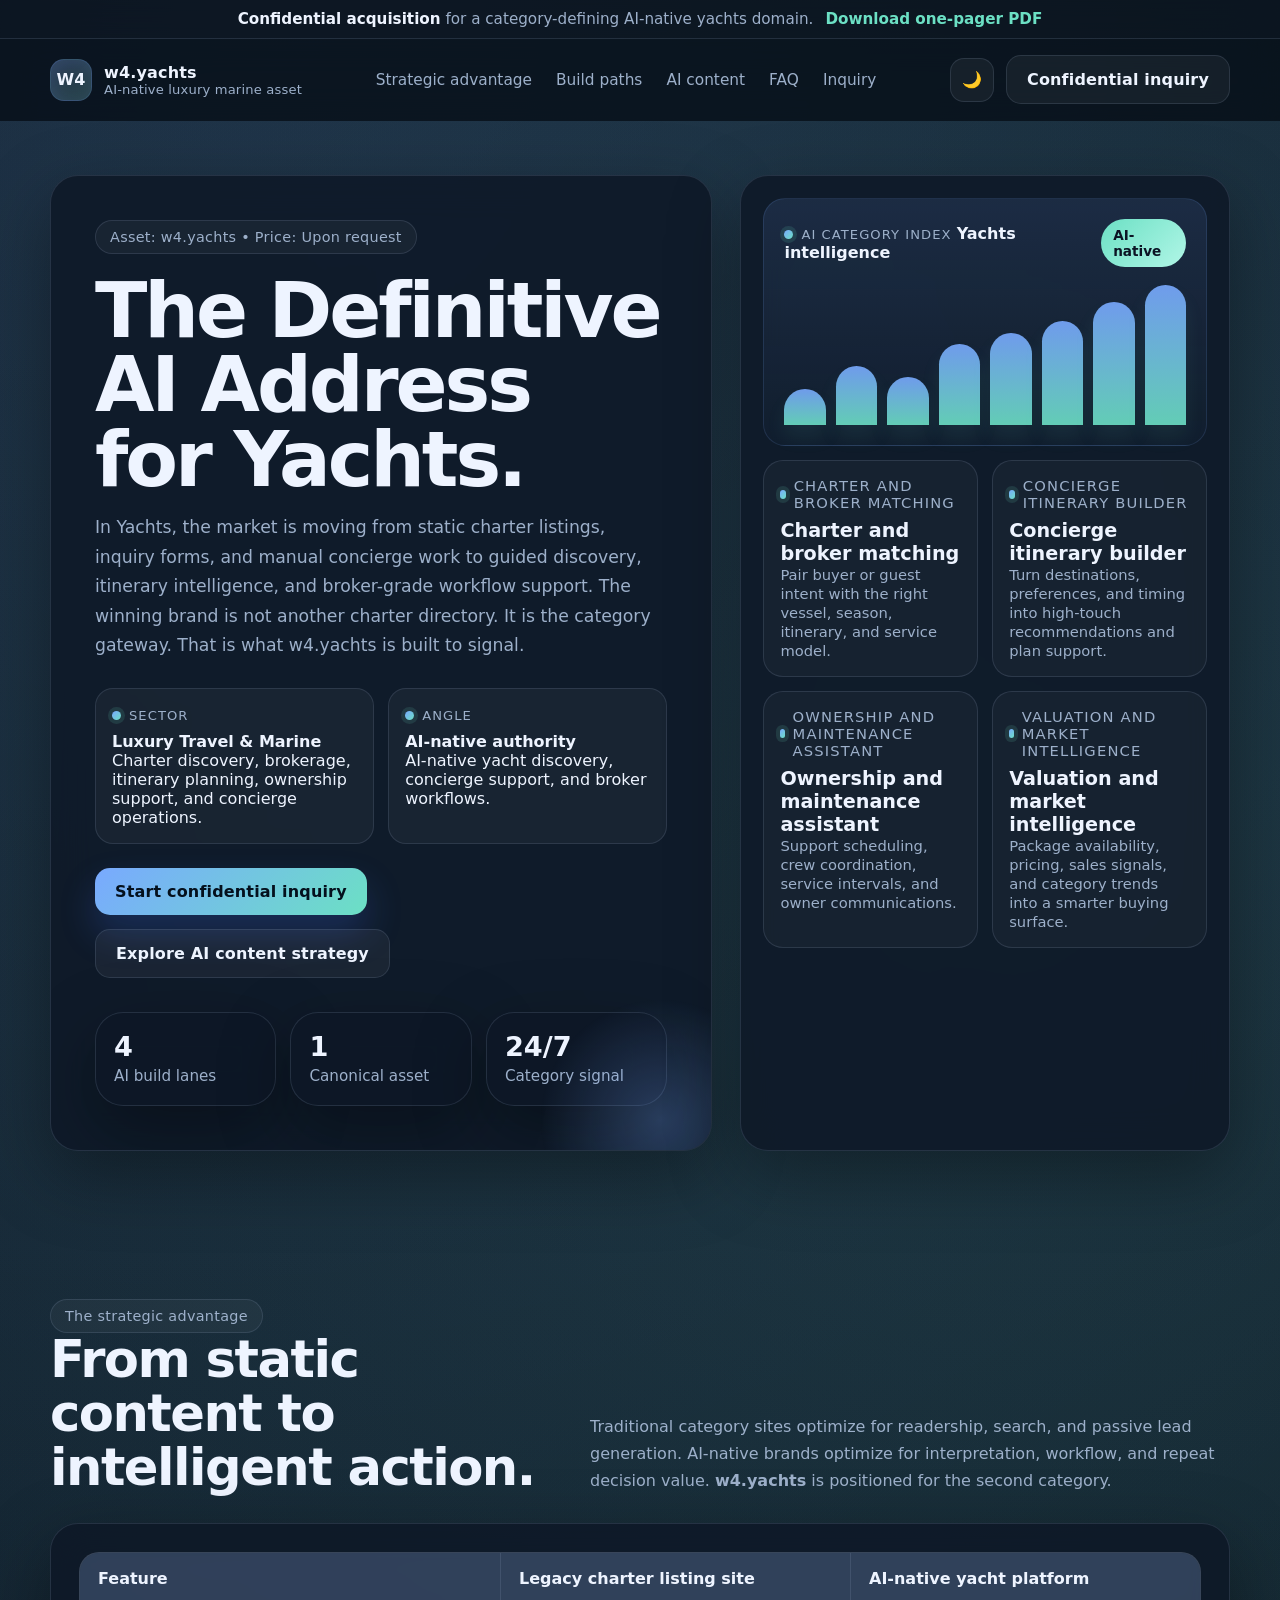
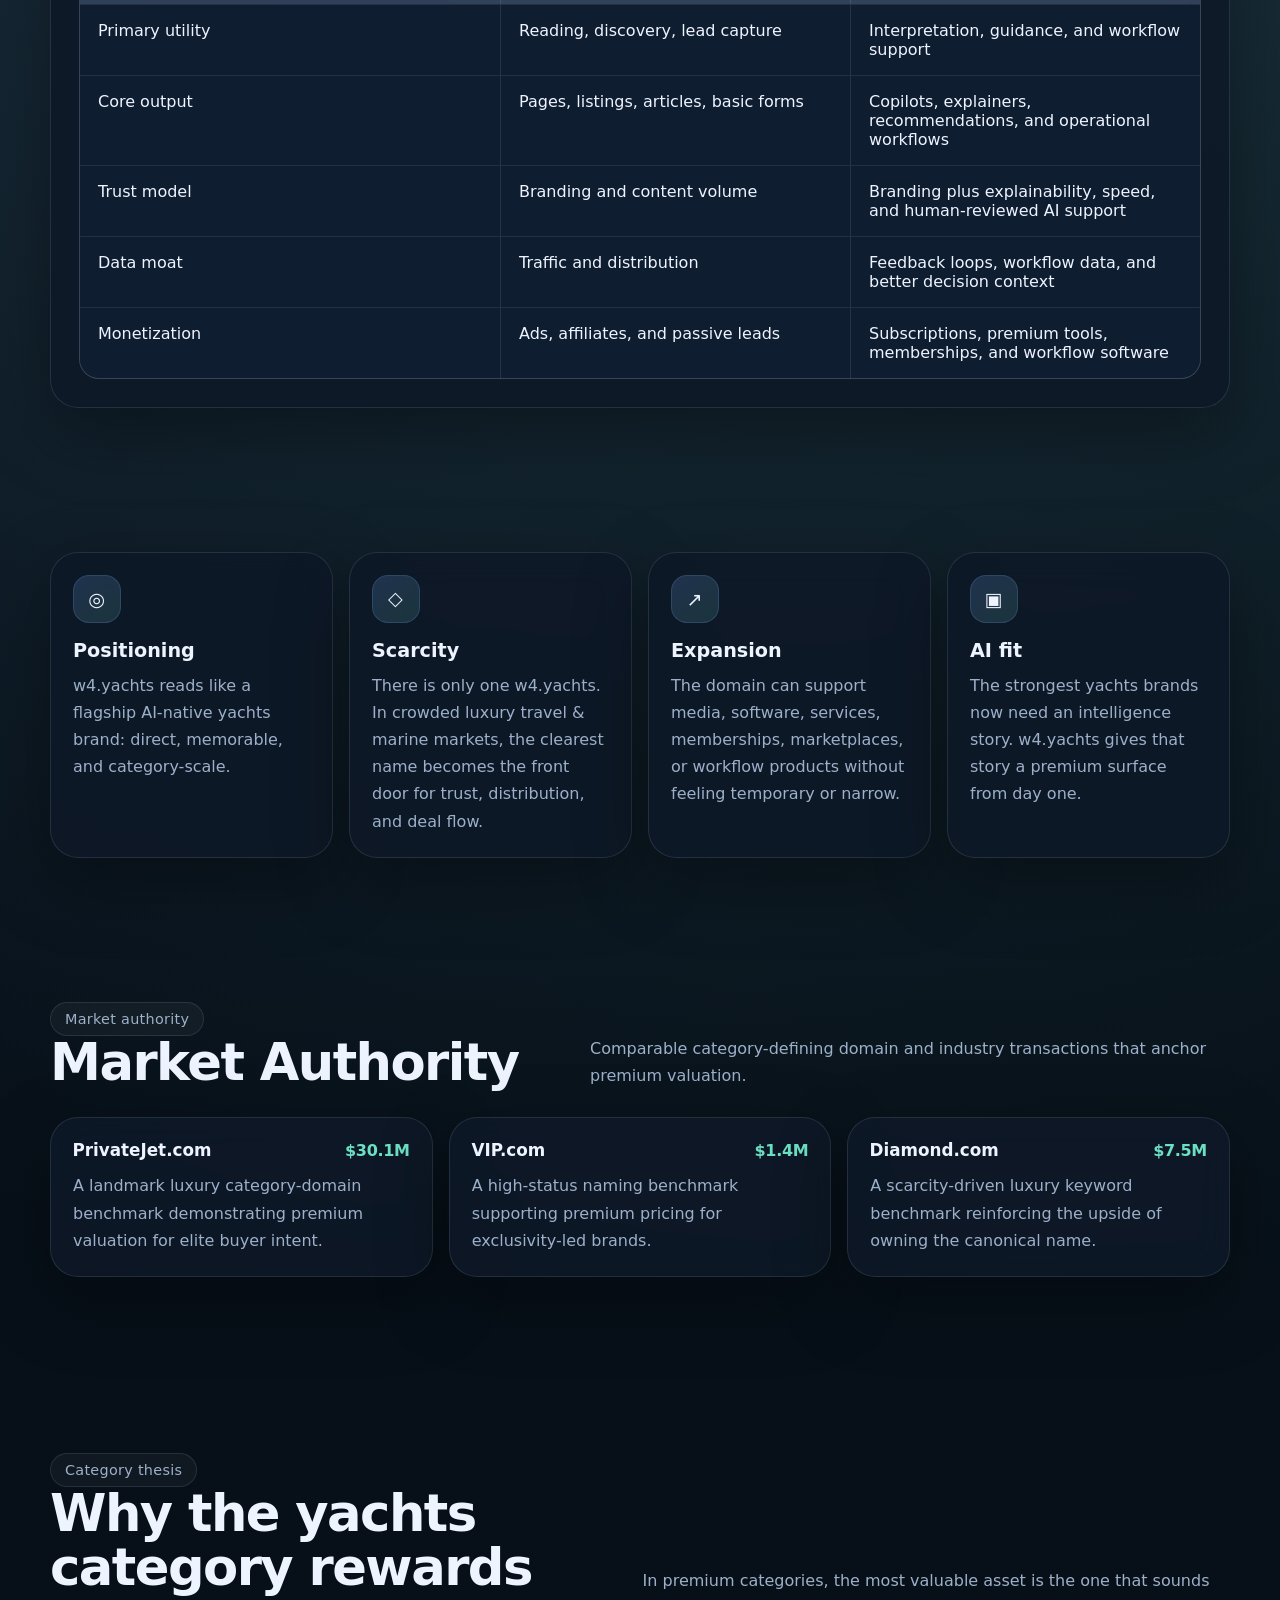
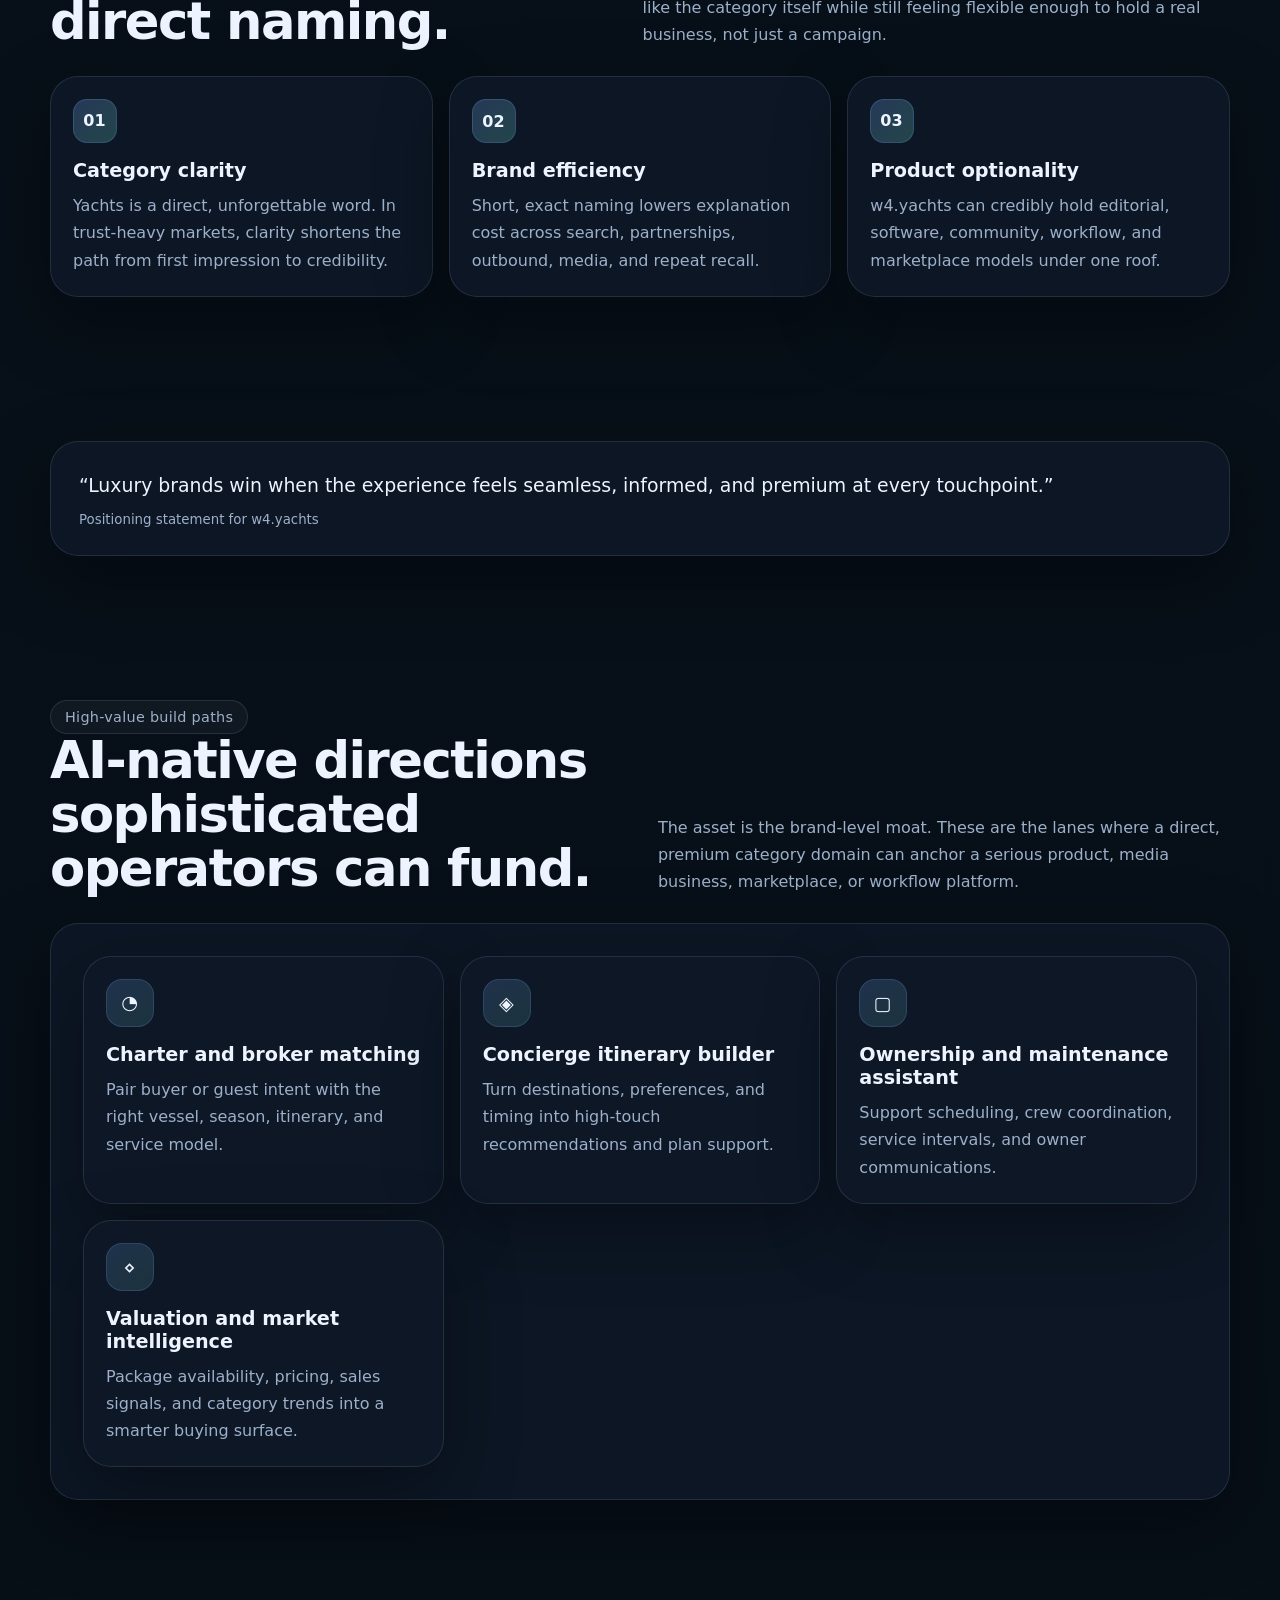
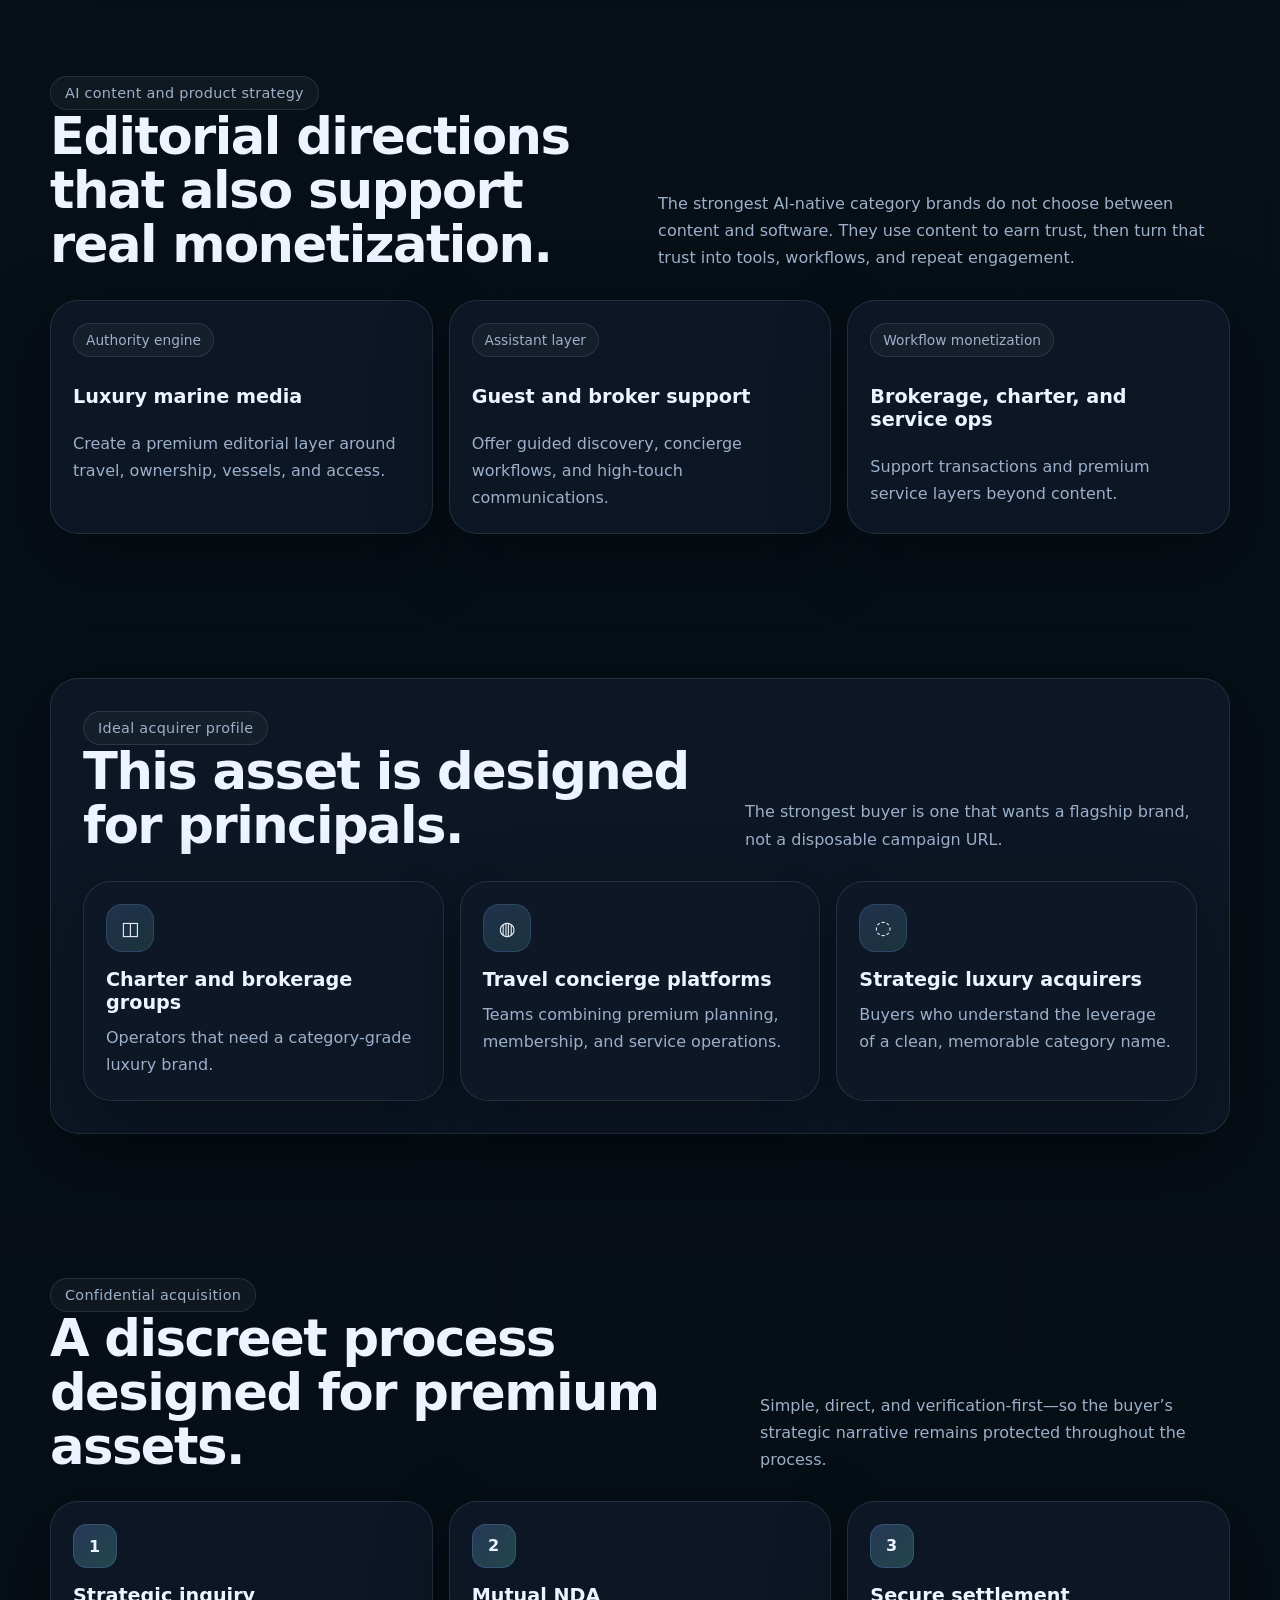
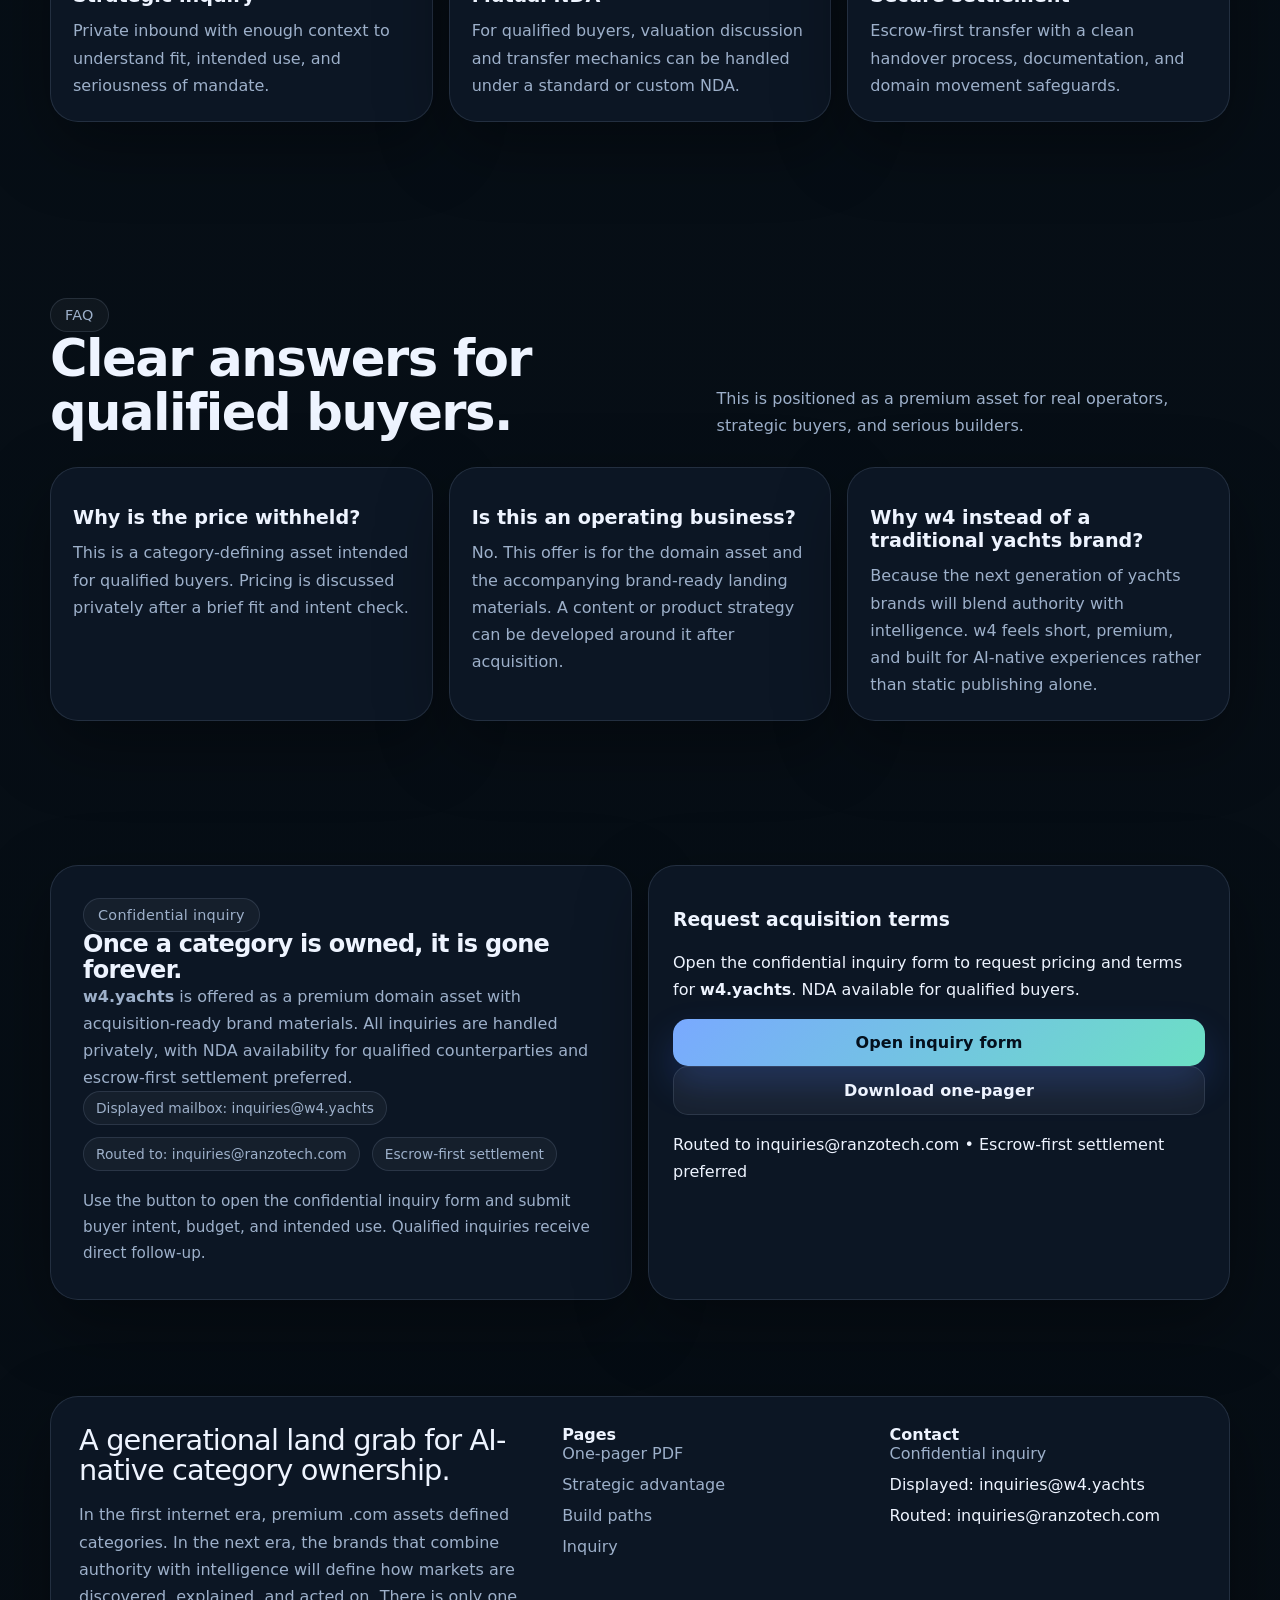
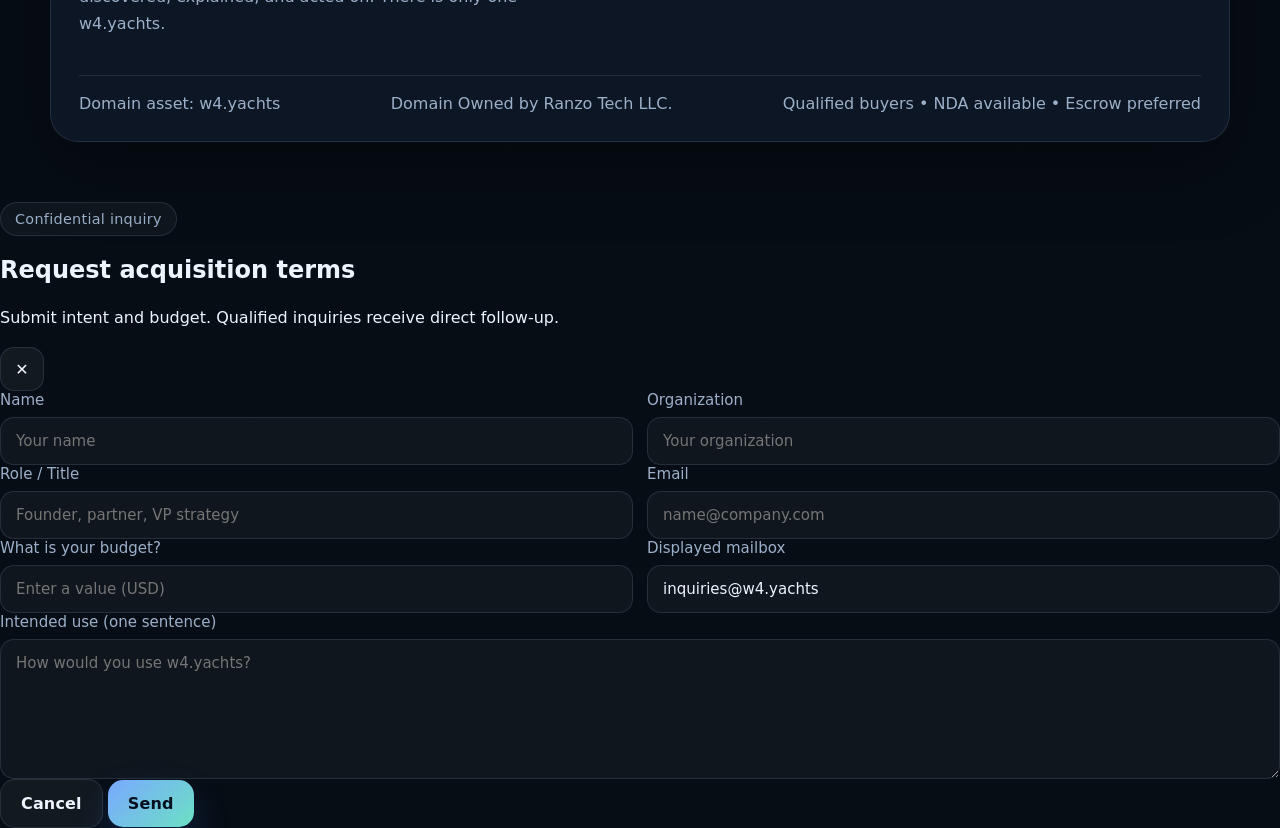
==== commit 48bea2ae: "Use safer honeypot field name" ====
--- a/index.html
+++ b/index.html
@@ -48,7 +48,7 @@
 </nav>
 <div class="nav-actions">
 <button aria-label="Switch theme" class="icon-button" data-theme-toggle="" type="button">🌙</button>
-<a class="button button-secondary print-hide" href="#inquiry">Confidential inquiry</a>
+<a class="button button-secondary print-hide" href="#inquiry" data-open-inquiry>Confidential inquiry</a>
 <button aria-expanded="false" aria-label="Open menu" class="icon-button mobile-toggle" data-mobile-toggle="" type="button">☰</button>
 </div>
 </div>
@@ -73,7 +73,7 @@
 </article>
 </div>
 <div class="hero-actions">
-<a class="button button-primary" href="#inquiry">Start confidential inquiry</a>
+<a class="button button-primary" href="#inquiry" data-open-inquiry>Start confidential inquiry</a>
 <a class="button button-secondary" href="#content">Explore AI content strategy</a>
 </div>
 <div class="hero-mini-grid">
@@ -444,56 +444,19 @@
 <span class="chip">Routed to: inquiries@ranzotech.com</span>
 <span class="chip">Escrow-first settlement</span>
 </div>
-<p class="contact-note">Use the form to submit buyer intent, budget range, and intended use. Qualified inquiries receive direct follow-up.</p>
+<p class="contact-note">Use the button to open the confidential inquiry form and submit buyer intent, budget, and intended use. Qualified inquiries receive direct follow-up.</p>
 </article>
 <aside class="form-shell">
-<form accept-charset="UTF-8" action="https://ranzotech.com/form/contact.php" data-async-form="contact" method="POST">
-<input name="portfolio" type="hidden" value="w4"/>
-
-
-
-<input name="source_url" type="hidden" value="https://w4.yachts/"/><input name="display_email" type="hidden" value="inquiries@w4.yachts"/><input name="domain" type="hidden" value="w4.yachts"/><input aria-hidden="true" autocomplete="off" class="hidden-field" name="website" tabindex="-1" type="text"/>
-<div class="form-row">
-<label class="label">Name
-                <input autocomplete="name" class="input" name="name" placeholder="Your name" required="" type="text"/>
-</label>
-<label class="label">Organization
-                <input autocomplete="organization" class="input" name="company" placeholder="Your organization" type="text"/>
-</label>
-</div>
-<div class="form-row">
-<label class="label">Role / Title
-                <input autocomplete="organization-title" class="input" name="role" placeholder="Founder, partner, VP strategy" type="text"/>
-</label>
-<label class="label">Buyer type
-                <select class="select" name="buyer_type">
-<option>Institution / Fund</option>
-<option>Operating company</option>
-<option>Publisher / Operator</option>
-<option>Founder / Builder</option>
-</select>
-</label>
-</div>
-<div class="form-row">
-<label class="label">Budget band
-                <select class="select" name="budget">
-<option>$250k – $1M</option>
-<option>$1M – $3M</option>
-<option>$3M – $7M</option>
-<option>$7M+</option>
-<option>Prefer not to say</option>
-</select>
-</label>
-<label class="label">Email
-                <input autocomplete="email" class="input" name="email" placeholder="name@company.com" required="" type="email"/>
-</label>
-</div>
-<label class="label">Intended use (one sentence)
-              <textarea class="textarea" name="message" placeholder="How would you use w4.yachts?" required=""></textarea>
-</label>
-<button class="button button-primary button-block" type="submit">Send confidential inquiry</button><div aria-live="polite" class="form-message" data-form-message="true"></div>
-</form>
-</aside>
+      <div class="inquiry-cta">
+        <h3>Request acquisition terms</h3>
+        <p>Open the confidential inquiry form to request pricing and terms for <strong>w4.yachts</strong>. NDA available for qualified buyers.</p>
+        <div class="inquiry-buttons">
+          <button class="button button-primary button-block" type="button" data-open-inquiry>Open inquiry form</button>
+          <a class="button button-secondary button-block" download href="one-pager.pdf">Download one-pager</a>
+        </div>
+        <p class="fineprint">Routed to inquiries@ranzotech.com • Escrow-first settlement preferred</p>
+      </div>
+    </aside>
 </div>
 </section>
 <div class="container">
@@ -517,7 +480,7 @@
 <div>
 <strong>Contact</strong>
 <div class="footer-links">
-<a href="#inquiry">Confidential inquiry</a>
+<a href="#inquiry" data-open-inquiry>Confidential inquiry</a>
 <span>Displayed: inquiries@w4.yachts</span>
 <span>Routed: inquiries@ranzotech.com</span>
 </div>
@@ -531,6 +494,67 @@
 </footer>
 </div>
 </main>
+<div class="modal" data-inquiry-modal aria-hidden="true">
+  <div class="modal-backdrop" data-close-inquiry></div>
+  <div class="modal-panel" role="dialog" aria-modal="true" aria-labelledby="inquiry-title">
+    <div class="modal-head">
+      <div>
+        <span class="eyebrow">Confidential inquiry</span>
+        <h2 id="inquiry-title">Request acquisition terms</h2>
+        <p class="modal-sub">Submit intent and budget. Qualified inquiries receive direct follow-up.</p>
+      </div>
+      <button class="icon-button" type="button" data-close-inquiry aria-label="Close inquiry">✕</button>
+    </div>
+
+    <form accept-charset="UTF-8" action="https://ranzotech.com/form/w4contact.php" data-async-form="contact" method="POST">
+      <input name="portfolio" type="hidden" value="w4"/>
+      <input name="source_url" type="hidden" value="https://w4.yachts/"/>
+      <input name="display_email" type="hidden" value="inquiries@w4.yachts"/>
+      <input name="domain" type="hidden" value="w4.yachts"/>
+      <input name="response" type="hidden" value="json"/>
+      <input aria-hidden="true" autocomplete="new-password" class="hidden-field" name="contact_website" tabindex="-1" type="text"/>
+
+      <div class="form-row">
+        <label class="label">Name
+          <input autocomplete="name" class="input" name="name" placeholder="Your name" required type="text"/>
+        </label>
+        <label class="label">Organization
+          <input autocomplete="organization" class="input" name="company" placeholder="Your organization" type="text"/>
+        </label>
+      </div>
+
+      <div class="form-row">
+        <label class="label">Role / Title
+          <input autocomplete="organization-title" class="input" name="role" placeholder="Founder, partner, VP strategy" type="text"/>
+        </label>
+        <label class="label">Email
+          <input autocomplete="email" class="input" name="email" placeholder="name@company.com" required type="email"/>
+        </label>
+      </div>
+
+      <div class="form-row">
+        <label class="label">What is your budget?
+          <input class="input" name="budget" placeholder="Enter a value (USD)" inputmode="decimal" type="text"/>
+        </label>
+        <label class="label">Displayed mailbox
+          <input class="input" type="text" value="inquiries@w4.yachts" readonly/>
+        </label>
+      </div>
+
+      <label class="label">Intended use (one sentence)
+        <textarea class="textarea" name="message" placeholder="How would you use w4.yachts?" required></textarea>
+      </label>
+
+      <div class="form-actions">
+        <button class="button button-secondary" type="button" data-close-inquiry>Cancel</button>
+        <button class="button button-primary" type="submit">Send</button>
+      </div>
+
+      <div aria-live="polite" class="form-message" data-form-message="true"></div>
+    </form>
+  </div>
+</div>
+
 <script src="script.js"></script>
 </body>
 </html>
